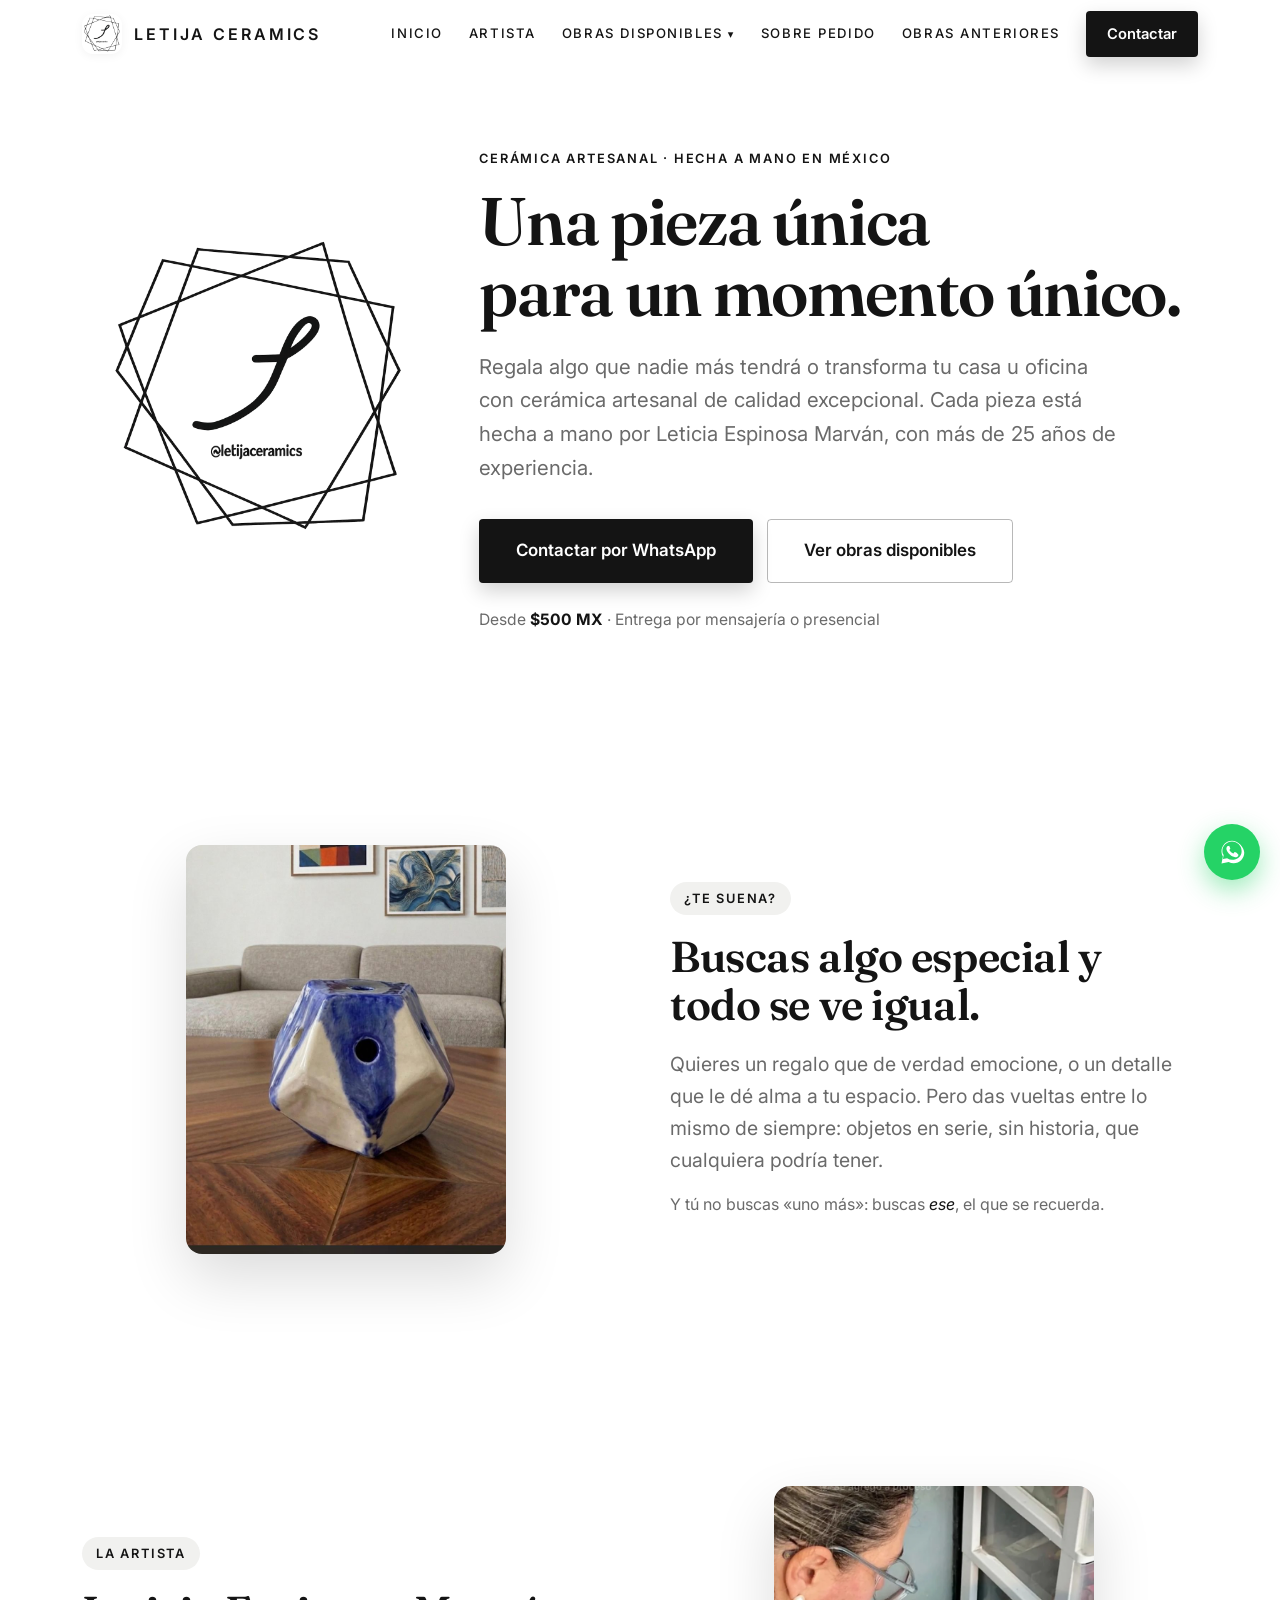
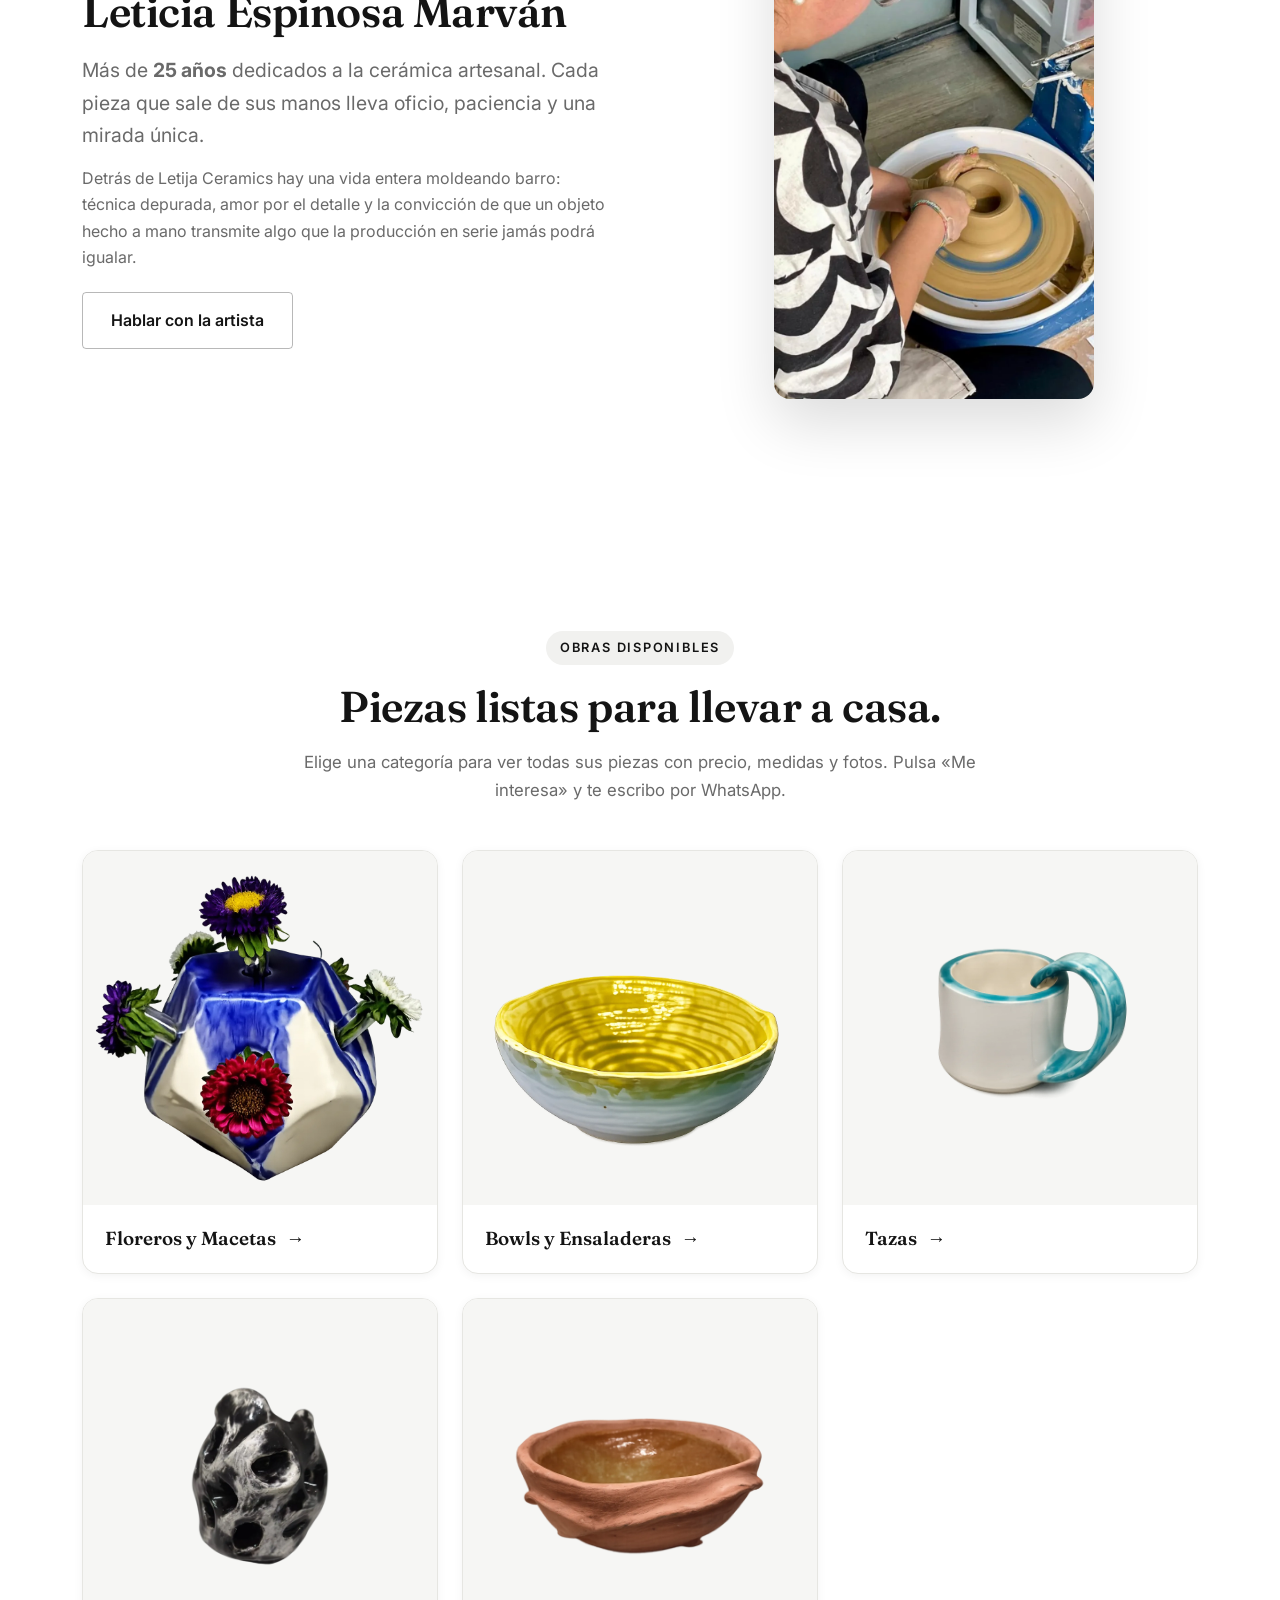
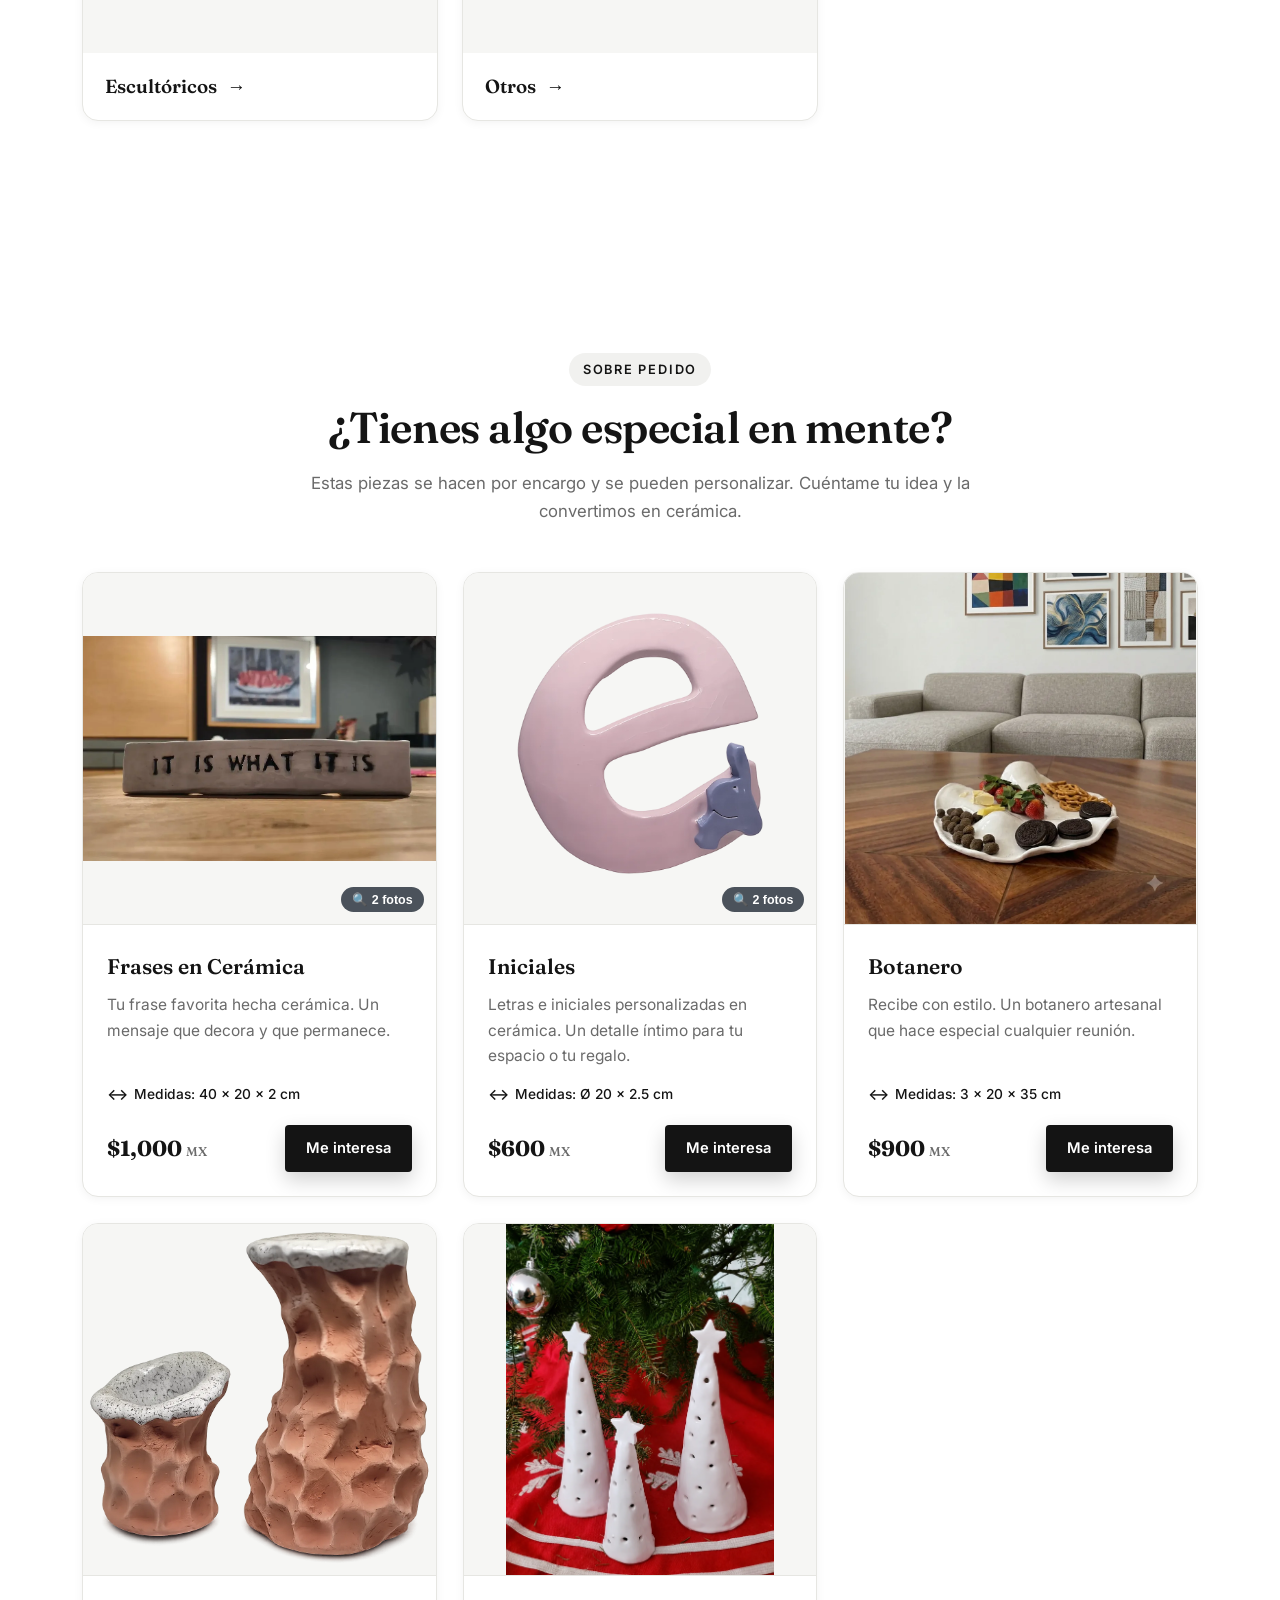
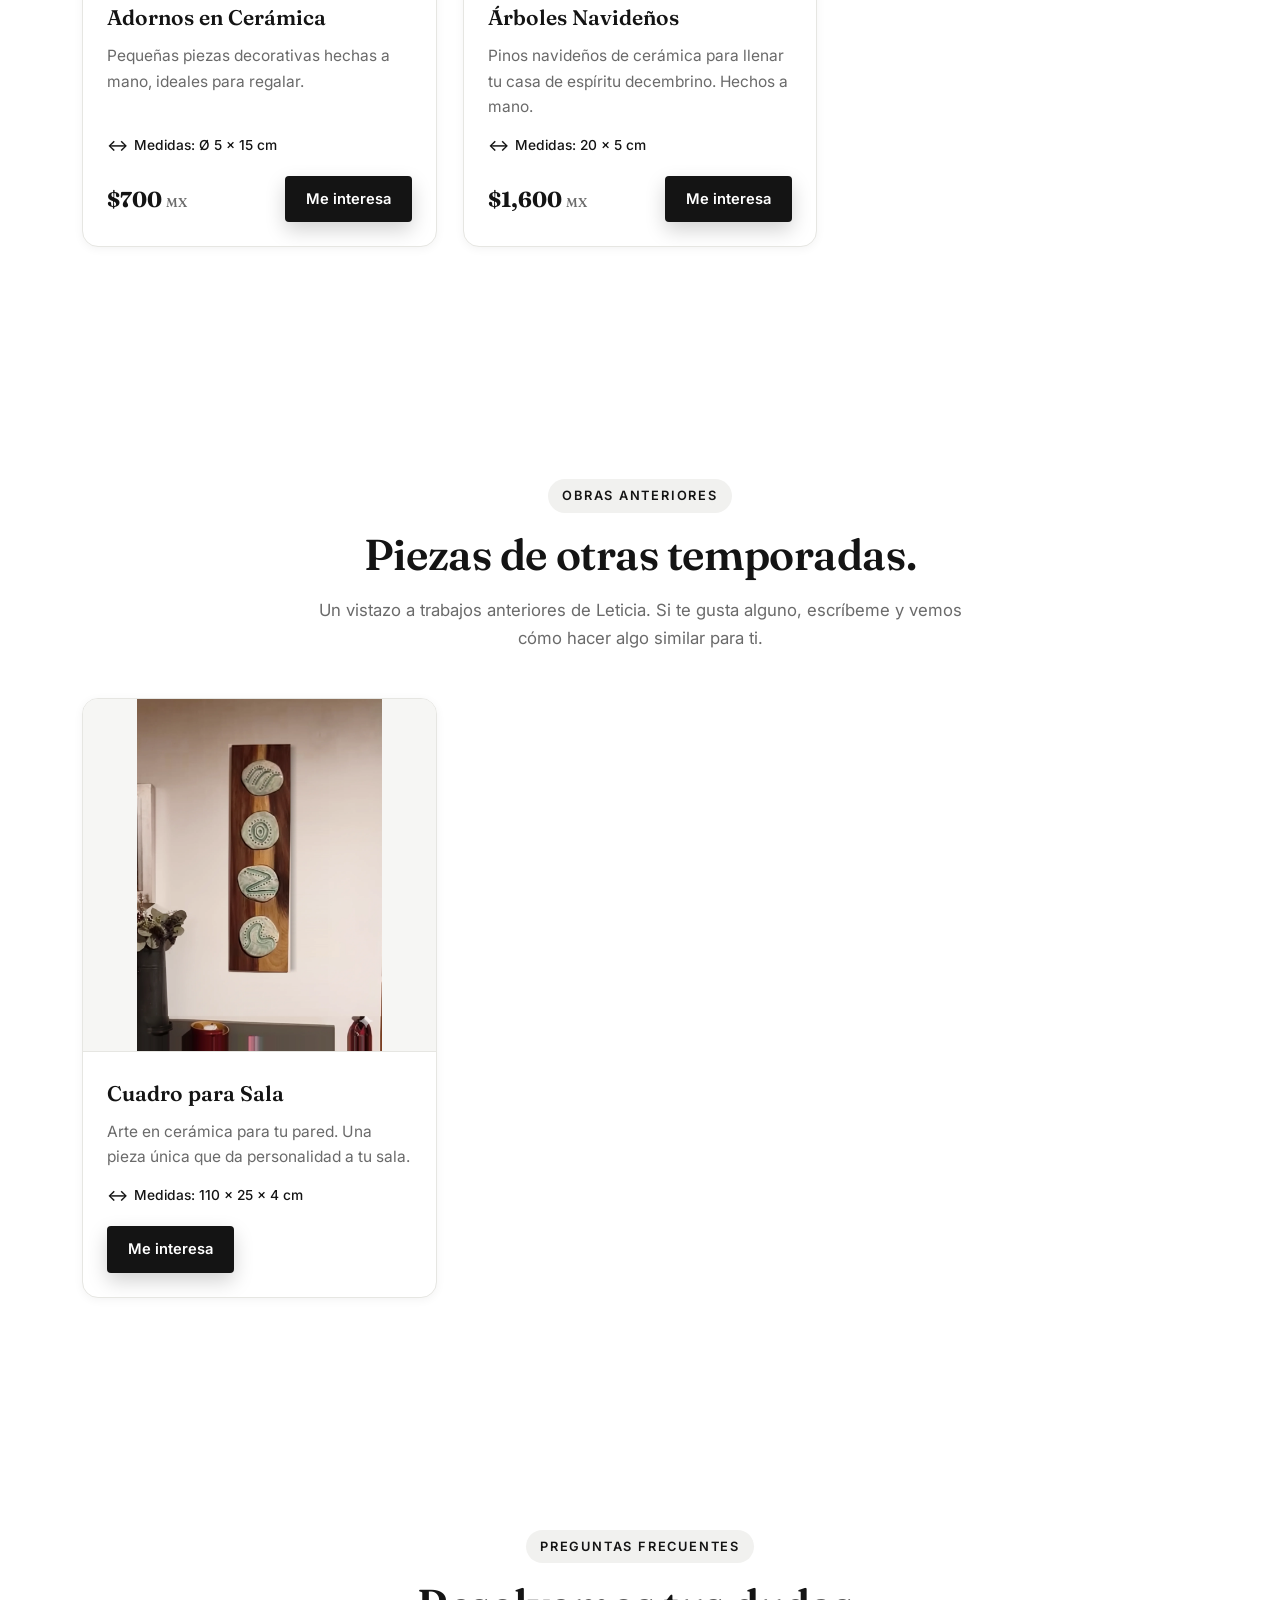
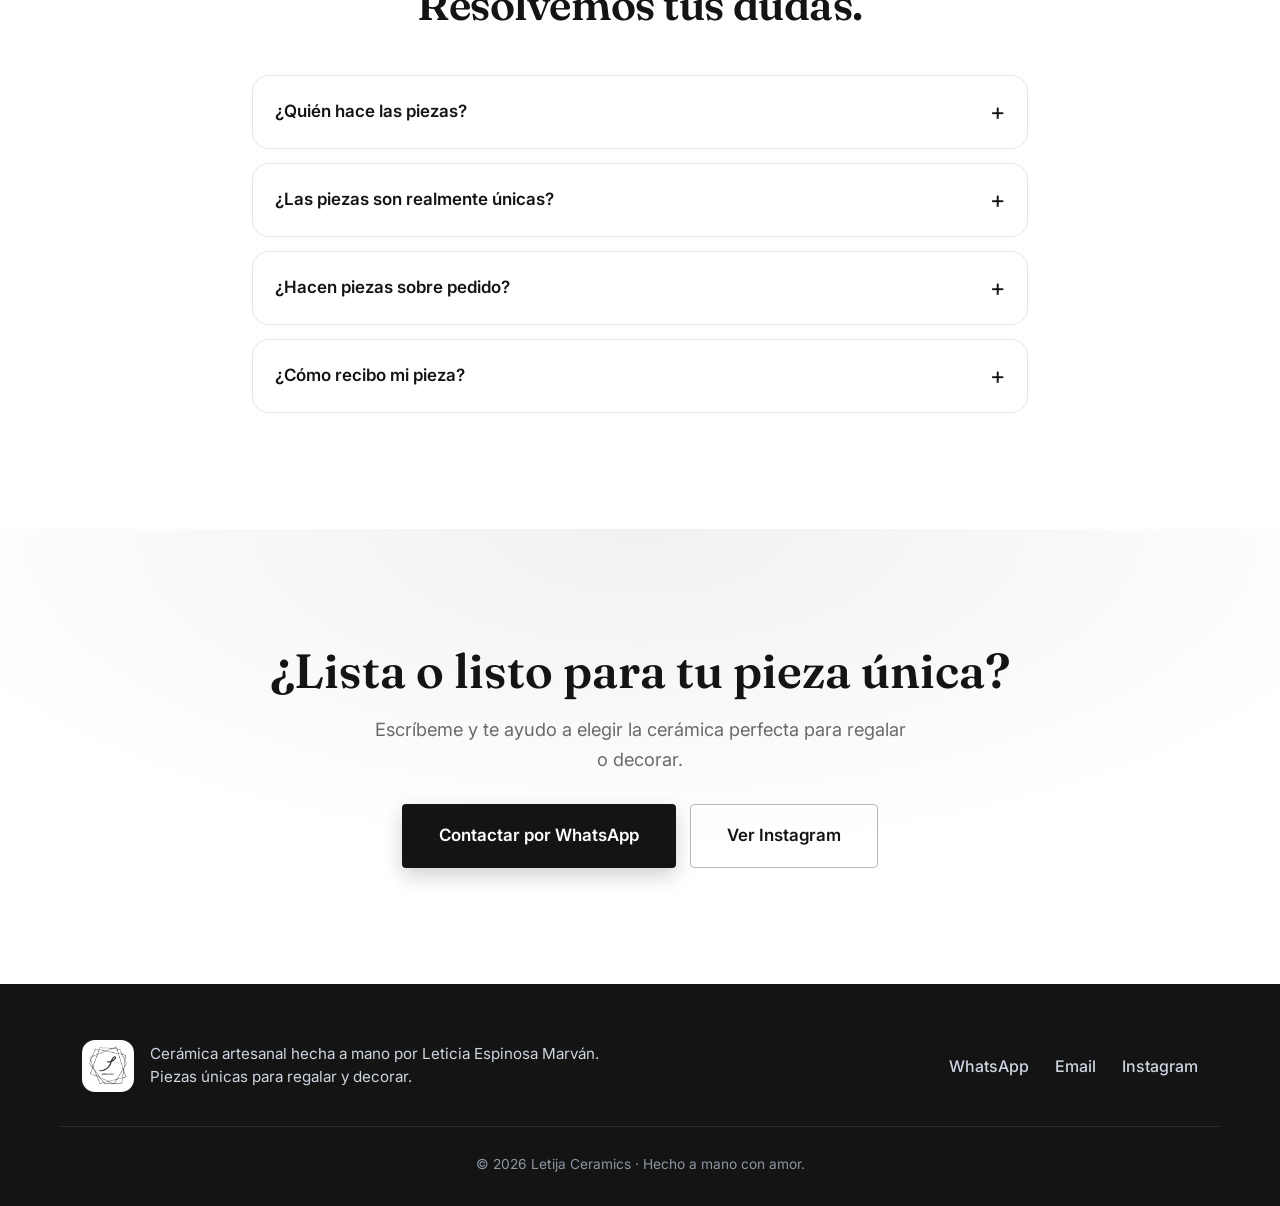
==== index.html @ 082dbc4a "Ensaladera torneada: llenar el recuadro (media-cover) para que no se vea pequeña" ====
<!DOCTYPE html>
<html lang="es-MX">
<head>
  <meta charset="UTF-8" />
  <meta name="viewport" content="width=device-width, initial-scale=1.0" />

  <!-- ===== SEO ===== -->
  <title>Letija Ceramics · Cerámica Artesanal Única | Floreros, Bowls y Piezas Decorativas</title>
  <meta name="description" content="Cerámica artesanal hecha a mano por Leticia Espinosa Marván, con más de 25 años de experiencia. Floreros, macetas, bowls, ensaladeras y piezas escultóricas únicas para regalar o decorar. Envíos en México. Desde $500 MX." />
  <link rel="canonical" href="https://letijaceramics.com.mx/" />
  <meta name="theme-color" content="#141414" />
  <meta name="author" content="Leticia Espinosa Marván · Letija Ceramics" />
  <meta name="robots" content="index, follow, max-image-preview:large" />
  <meta name="keywords" content="cerámica artesanal, floreros de cerámica, macetas artesanales, bowls de cerámica, ensaladeras, piezas decorativas, cerámica hecha a mano, regalos únicos, decoración, México, Letija Ceramics" />

  <!-- Geo -->
  <meta name="geo.region" content="MX" />
  <meta name="geo.placename" content="México" />
  <meta name="language" content="Spanish" />

  <!-- ===== Open Graph (WhatsApp / Instagram / Facebook) ===== -->
  <meta property="og:type" content="website" />
  <meta property="og:site_name" content="Letija Ceramics" />
  <meta property="og:title" content="Letija Ceramics · Cerámica Artesanal Única" />
  <meta property="og:description" content="Piezas de cerámica hechas a mano por Leticia Espinosa Marván (+25 años de experiencia). Floreros, bowls y piezas únicas para regalar o decorar." />
  <meta property="og:image" content="https://letijaceramics.com.mx/Logotipo.png" />
  <meta property="og:url" content="https://letijaceramics.com.mx/" />
  <meta property="og:locale" content="es_MX" />

  <!-- Twitter -->
  <meta name="twitter:card" content="summary_large_image" />
  <meta name="twitter:title" content="Letija Ceramics · Cerámica Artesanal Única" />
  <meta name="twitter:description" content="Cerámica hecha a mano para regalar o decorar con estilo. Desde $500 MX." />
  <meta name="twitter:image" content="https://letijaceramics.com.mx/Logotipo.png" />

  <!-- Google Fonts -->
  <link rel="preconnect" href="https://fonts.googleapis.com" />
  <link rel="preconnect" href="https://fonts.gstatic.com" crossorigin />
  <link href="https://fonts.googleapis.com/css2?family=Fraunces:opsz,wght@9..144,400;9..144,500;9..144,600;9..144,700&family=Inter:wght@400;500;600;700&display=swap" rel="stylesheet" />

  <link rel="icon" type="image/png" href="Logotipo.png" />
  <link rel="stylesheet" href="styles.css?v=14" />

  <!-- ===== Datos estructurados (SEO + GEO para LLMs) ===== -->
  <script type="application/ld+json" id="jsonld-business">
  {
    "@context": "https://schema.org",
    "@type": "LocalBusiness",
    "@id": "https://letijaceramics.com.mx/#business",
    "name": "Letija Ceramics",
    "description": "Estudio de cerámica artesanal fundado por Leticia Espinosa Marván, con más de 25 años de experiencia. Piezas únicas hechas a mano: floreros, macetas, bowls, ensaladeras, piezas escultóricas y trabajos sobre pedido.",
    "image": "https://letijaceramics.com.mx/Logotipo.png",
    "logo": "https://letijaceramics.com.mx/Logotipo.png",
    "url": "https://letijaceramics.com.mx/",
    "priceRange": "$500 - $1600 MXN",
    "areaServed": "México",
    "founder": {
      "@type": "Person",
      "name": "Leticia Espinosa Marván",
      "jobTitle": "Ceramista artesanal",
      "description": "Ceramista con más de 25 años de experiencia en cerámica artesanal hecha a mano."
    },
    "contactPoint": {
      "@type": "ContactPoint",
      "contactType": "sales",
      "telephone": "+525513530493",
      "availableLanguage": "Spanish"
    },
    "sameAs": [
      "https://www.instagram.com/letijaceramics"
    ]
  }
  </script>
  <script type="application/ld+json" id="jsonld-productos">
  {"@context":"https://schema.org","@type":"ItemList","name":"Catálogo de cerámica artesanal Letija Ceramics","itemListElement":[{"@type":"Product","position":1,"name":"Florero Dodecaedro","category":"Floreros y Macetas","image":"https://letijaceramics.com.mx/Florero%20Dodecaedro.png","description":"Escultura geométrica que transforma cualquier ramo en una pieza central. Doce caras que juegan con la luz. Medidas: 10 × 18 × 18 cm.","brand":"Letija Ceramics","offers":{"@type":"Offer","price":"1000","priceCurrency":"MXN","availability":"https://schema.org/InStock"}},{"@type":"Product","position":2,"name":"Florero Minimalista","category":"Floreros y Macetas","image":"https://letijaceramics.com.mx/Florero%20Minimalista%20con%20Flores.png","description":"Líneas puras y elegantes para un solo tallo o un ramo minimalista. Sobriedad que combina con todo. Medidas: 6 × 23 × 4 cm.","brand":"Letija Ceramics","offers":{"@type":"Offer","price":"920","priceCurrency":"MXN","availability":"https://schema.org/InStock"}},{"@type":"Product","position":3,"name":"Florero Plateado","category":"Floreros y Macetas","image":"https://letijaceramics.com.mx/Florero%20Negro.png","description":"Florero de acabado plateado con presencia escultórica. Un brillo elegante y contemporáneo para tu mesa o repisa. Medidas: 16 × 13 × 11.5 cm.","brand":"Letija Ceramics","offers":{"@type":"Offer","price":"900","priceCurrency":"MXN","availability":"https://schema.org/InStock"}},{"@type":"Product","position":4,"name":"Ensaladera Verde","category":"Bowls y Ensaladeras","image":"https://letijaceramics.com.mx/Ensaladera%20verde.png","description":"Bowl de color vibrante para servir o decorar. Alegría hecha cerámica para tu mesa. Medidas: Ø 21 × 10 cm.","brand":"Letija Ceramics","offers":{"@type":"Offer","price":"1200","priceCurrency":"MXN","availability":"https://schema.org/InStock"}},{"@type":"Product","position":5,"name":"Ensaladera torneada","category":"Bowls y Ensaladeras","image":"https://letijaceramics.com.mx/Ensaladera%201a.png","description":"Ensaladera torneada a mano, perfecta para lucir en la mesa y servir con estilo. Medidas: Ø 22 × 7.5 cm.","brand":"Letija Ceramics","offers":{"@type":"Offer","price":"900","priceCurrency":"MXN","availability":"https://schema.org/InStock"}},{"@type":"Product","position":6,"name":"Bowl Café","category":"Bowls y Ensaladeras","image":"https://letijaceramics.com.mx/Bowl%20Cafe%20a.png","description":"Bowl en tono café, cálido y versátil, ideal para el día a día o para decorar. Medidas: Ø 15 × 7.5 cm.","brand":"Letija Ceramics","offers":{"@type":"Offer","price":"800","priceCurrency":"MXN","availability":"https://schema.org/InStock"}},{"@type":"Product","position":7,"name":"Taza con mensaje","category":"Tazas","image":"https://letijaceramics.com.mx/Taza%201a.png","description":"Una taza con mensaje que alegra cada café. El regalo cotidiano que se usa y se recuerda. Medidas: Ø 10 × 13.5 × 7.5 cm.","brand":"Letija Ceramics","offers":{"@type":"Offer","price":"500","priceCurrency":"MXN","availability":"https://schema.org/InStock"}},{"@type":"Product","position":8,"name":"Taza Azul para café express","category":"Tazas","image":"https://letijaceramics.com.mx/Taza%202a.png","description":"Taza azul de café express; pequeña, elegante y perfecta para tu ritual mañanero. Medidas: Ø 8 × 5.5 cm.","brand":"Letija Ceramics","offers":{"@type":"Offer","price":"500","priceCurrency":"MXN","availability":"https://schema.org/InStock"}},{"@type":"Product","position":9,"name":"Taza Skyline","category":"Tazas","image":"https://letijaceramics.com.mx/Taza%203a.png","description":"Taza azul artesanal para tu bebida favorita. Color y carácter en cada sorbo. Medidas: Ø 9 × 9 cm.","brand":"Letija Ceramics","offers":{"@type":"Offer","price":"500","priceCurrency":"MXN","availability":"https://schema.org/InStock"}},{"@type":"Product","position":10,"name":"Taza Café para café express","category":"Tazas","image":"https://letijaceramics.com.mx/Taza%204b.png","description":"Taza café de express, cálida y compacta, para disfrutar tu shot perfecto. Medidas: Ø 8 × 5.5 cm.","brand":"Letija Ceramics","offers":{"@type":"Offer","price":"500","priceCurrency":"MXN","availability":"https://schema.org/InStock"}},{"@type":"Product","position":11,"name":"Tazón con Pescados","category":"Tazas","image":"https://letijaceramics.com.mx/Tazon%201c.png","description":"Tazón artesanal decorado con pescados. Alegra tu desayuno con un toque marino. Medidas: Ø 10 × 9.5 cm.","brand":"Letija Ceramics","offers":{"@type":"Offer","price":"500","priceCurrency":"MXN","availability":"https://schema.org/InStock"}},{"@type":"Product","position":12,"name":"Tazón con Ballena","category":"Tazas","image":"https://letijaceramics.com.mx/Tazon%202a.png","description":"Tazón con una ballena pintada a mano. Un detalle encantador para grandes y chicos. Medidas: Ø 10 × 9.5 cm.","brand":"Letija Ceramics","offers":{"@type":"Offer","price":"500","priceCurrency":"MXN","availability":"https://schema.org/InStock"}},{"@type":"Product","position":13,"name":"Escultura Moderna","category":"Escultóricos","image":"https://letijaceramics.com.mx/Adorno%203a.png","description":"Juego de dos tonos en una pieza que se roba las miradas. Medidas: 10 × 30 cm.","brand":"Letija Ceramics","offers":{"@type":"Offer","price":"900","priceCurrency":"MXN","availability":"https://schema.org/InStock"}},{"@type":"Product","position":14,"name":"Bowl Terracota","category":"Otros","image":"https://letijaceramics.com.mx/Bowl%20Terracota%20a.png","description":"Calidez de la terracota en una pieza decorativa con textura artesanal. Medidas: Ø 17.5 × 7.5 cm.","brand":"Letija Ceramics","offers":{"@type":"Offer","price":"975","priceCurrency":"MXN","availability":"https://schema.org/InStock"}},{"@type":"Product","position":15,"name":"Joyero para burós","category":"Otros","image":"https://letijaceramics.com.mx/Joyero%20con%20Lentes.png","description":"Pequeño joyero donde descansan tus anillos, lentes o llaves. Orden con estilo junto a la cama. Medidas: 3 × 7 × 10 cm.","brand":"Letija Ceramics","offers":{"@type":"Offer","price":"500","priceCurrency":"MXN","availability":"https://schema.org/InStock"}},{"@type":"Product","position":16,"name":"Tequilero","category":"Otros","image":"https://letijaceramics.com.mx/Tequilero%201a.png","description":"Tequilero de cerámica para brindar con estilo. Pequeño gran protagonista de la reunión. Medidas: 12 × 4 cm.","brand":"Letija Ceramics","offers":{"@type":"Offer","price":"600","priceCurrency":"MXN","availability":"https://schema.org/InStock"}}]}
  </script>
  <script type="application/ld+json">
  {
    "@context": "https://schema.org",
    "@type": "FAQPage",
    "mainEntity": [
      { "@type": "Question", "name": "¿Quién hace las piezas de Letija Ceramics?", "acceptedAnswer": { "@type": "Answer", "text": "Todas las piezas son creadas a mano por Leticia Espinosa Marván, ceramista con más de 25 años de experiencia en cerámica artesanal." } },
      { "@type": "Question", "name": "¿Las piezas son únicas?", "acceptedAnswer": { "@type": "Answer", "text": "Sí. Cada pieza está hecha a mano, por lo que no existen dos idénticas. Pequeñas variaciones de textura y tono son parte de su encanto artesanal." } },
      { "@type": "Question", "name": "¿Hacen piezas sobre pedido?", "acceptedAnswer": { "@type": "Answer", "text": "Sí. En la sección Sobre Pedido puedes encargar frases en cerámica, iniciales, cuadros y piezas personalizadas. Se coordina por WhatsApp." } },
      { "@type": "Question", "name": "¿Cómo compro una pieza?", "acceptedAnswer": { "@type": "Answer", "text": "Pulsa el botón Me interesa de la pieza que te gusta y se abre WhatsApp con un mensaje listo. La entrega es por mensajería o presencial." } }
    ]
  }
  </script>
</head>
<body>

  <!-- ===== Header / Menú fijo ===== -->
  <header class="site-header" id="top">
    <nav class="nav container" aria-label="Navegación principal">
      <a href="#inicio" class="brand" aria-label="Letija Ceramics — inicio">
        <picture>
          <source srcset="Logotipo.webp" type="image/webp" />
          <img src="Logotipo.png" alt="Logotipo de Letija Ceramics" class="brand-logo" />
        </picture>
        <span class="brand-name">Letija&nbsp;Ceramics</span>
      </a>

      <button class="nav-toggle" aria-label="Abrir menú" aria-expanded="false" aria-controls="nav-menu">
        <span></span><span></span><span></span>
      </button>

      <ul class="nav-menu" id="nav-menu">
        <li><a href="#inicio">Inicio</a></li>
        <li><a href="#artista">Artista</a></li>
        <li class="has-dropdown">
          <a href="#obras" class="dropdown-toggle" aria-haspopup="true" aria-expanded="false">
            Obras Disponibles <span class="caret" aria-hidden="true">▾</span>
          </a>
          <ul class="dropdown">
            <li><a href="#floreros">Floreros y Macetas</a></li>
            <li><a href="#bowls">Bowls y Ensaladeras</a></li>
            <li><a href="#tazas">Tazas</a></li>
            <li><a href="#esculturas">Escultóricos</a></li>
            <li><a href="#otros">Otros</a></li>
          </ul>
        </li>
        <li><a href="#sobre-pedido">Sobre Pedido</a></li>
        <li><a href="#anteriores">Obras Anteriores</a></li>
        <li><a href="https://wa.me/525513530493?text=Hola%20Letija%2C%20me%20encanta%20tu%20cer%C3%A1mica%20y%20quiero%20m%C3%A1s%20informaci%C3%B3n." class="btn btn-sm btn-primary" target="_blank" rel="noopener">Contactar</a></li>
      </ul>
    </nav>
  </header>

  <main>

    <!-- ===== Hero ===== -->
    <section class="hero" id="inicio">
      <div class="container hero-inner reveal">
        <div class="hero-logo-wrap">
          <picture>
            <source srcset="Logotipo.webp" type="image/webp" />
            <img src="Logotipo.png" alt="Letija Ceramics — cerámica artesanal" class="hero-logo" />
          </picture>
        </div>
        <div class="hero-content">
          <p class="eyebrow">Cerámica artesanal · Hecha a mano en México</p>
          <h1 class="hero-title">Una pieza única<br />para un momento único.</h1>
          <p class="hero-subtitle">
            Regala algo que nadie más tendrá o transforma tu casa u oficina con
            cerámica artesanal de calidad excepcional. Cada pieza está hecha a mano
            por Leticia Espinosa Marván, con más de 25 años de experiencia.
          </p>
          <div class="hero-cta">
            <a href="https://wa.me/525513530493?text=Hola%20Letija%2C%20me%20encanta%20tu%20cer%C3%A1mica%20y%20quiero%20m%C3%A1s%20informaci%C3%B3n." class="btn btn-primary btn-lg" target="_blank" rel="noopener">
              Contactar por WhatsApp
            </a>
            <a href="#obras" class="btn btn-ghost btn-lg">Ver obras disponibles</a>
          </div>
          <p class="hero-note">Desde <strong>$500 MX</strong> · Entrega por mensajería o presencial</p>
        </div>
      </div>
    </section>

    <!-- ===== Problema / ¿Te suena? (con video) ===== -->
    <section class="section section-problem" id="problema">
      <div class="container split reveal">
        <div class="split-media">
          <video class="problem-video" width="720" height="1280" autoplay muted loop playsinline preload="metadata"
                 poster="Florero.jpeg" aria-label="Video de una pieza de cerámica de Letija Ceramics">
            <source src="Florero.mp4" type="video/mp4" />
            Tu navegador no soporta video.
          </video>
        </div>
        <div class="split-text">
          <span class="tag">¿Te suena?</span>
          <h2 class="section-title">Buscas algo especial y todo se ve igual.</h2>
          <p class="lead">
            Quieres un regalo que de verdad emocione, o un detalle que le dé alma a tu
            espacio. Pero das vueltas entre lo mismo de siempre: objetos en serie,
            sin historia, que cualquiera podría tener.
          </p>
          <p>Y tú no buscas «uno más»: buscas <em>ese</em>, el que se recuerda.</p>
        </div>
      </div>
    </section>

    <!-- ===== Artista ===== -->
    <section class="section section-artist" id="artista">
      <div class="container split split-reverse reveal">
        <div class="split-media">
          <picture>
            <source srcset="La%20artista.webp" type="image/webp" />
            <img src="La%20artista.jpeg" alt="Leticia Espinosa Marván, ceramista y fundadora de Letija Ceramics" width="798" height="1280" loading="lazy" />
          </picture>
        </div>
        <div class="split-text">
          <span class="tag">La artista</span>
          <h2 class="section-title">Leticia Espinosa Marván</h2>
          <p class="lead">
            Más de <strong>25 años</strong> dedicados a la cerámica artesanal. Cada
            pieza que sale de sus manos lleva oficio, paciencia y una mirada única.
          </p>
          <p>
            Detrás de Letija Ceramics hay una vida entera moldeando barro: técnica
            depurada, amor por el detalle y la convicción de que un objeto hecho a
            mano transmite algo que la producción en serie jamás podrá igualar.
          </p>
          <a href="https://wa.me/525513530493?text=Hola%20Leticia%2C%20me%20encanta%20tu%20trabajo%20en%20cer%C3%A1mica." class="btn btn-ghost" target="_blank" rel="noopener">Hablar con la artista</a>
        </div>
      </div>
    </section>

    <!-- ===== Obras Disponibles ===== -->
    <section class="section section-catalog" id="obras">
      <div class="container reveal">
        <div class="section-head">
          <span class="tag">Obras Disponibles</span>
          <h2 class="section-title">Piezas listas para llevar a casa.</h2>
          <p class="section-sub">Elige una categoría para ver todas sus piezas con precio, medidas y fotos. Pulsa «Me interesa» y te escribo por WhatsApp.</p>
        </div>

        <!-- Galería de categorías (portada de Obras Disponibles) -->
        <!-- Generado automáticamente por build.js a partir de productos.json — no editar a mano -->
        <div class="category-showcase">
<!-- AUTO:CATEGORIAS:START -->
          <a class="cat-card" href="#floreros" aria-label="Ver Floreros y Macetas">
            <span class="cat-card-media"><picture>
  <source srcset="Florero%20Dodecaedro.webp" type="image/webp" />
  <img src="Florero%20Dodecaedro.png" alt="Floreros y Macetas" loading="lazy" />
</picture></span>
            <span class="cat-card-name">Floreros y Macetas <span class="arrow" aria-hidden="true">→</span></span>
          </a>
          <a class="cat-card" href="#bowls" aria-label="Ver Bowls y Ensaladeras">
            <span class="cat-card-media"><picture>
  <source srcset="Ensaladera%20verde.webp" type="image/webp" />
  <img src="Ensaladera%20verde.png" alt="Bowls y Ensaladeras" loading="lazy" />
</picture></span>
            <span class="cat-card-name">Bowls y Ensaladeras <span class="arrow" aria-hidden="true">→</span></span>
          </a>
          <a class="cat-card" href="#tazas" aria-label="Ver Tazas">
            <span class="cat-card-media"><picture>
  <source srcset="Taza%201a.webp" type="image/webp" />
  <img src="Taza%201a.png" alt="Tazas" loading="lazy" />
</picture></span>
            <span class="cat-card-name">Tazas <span class="arrow" aria-hidden="true">→</span></span>
          </a>
          <a class="cat-card" href="#esculturas" aria-label="Ver Escultóricos">
            <span class="cat-card-media"><picture>
  <source srcset="Adorno%203a.webp" type="image/webp" />
  <img src="Adorno%203a.png" alt="Escultóricos" loading="lazy" />
</picture></span>
            <span class="cat-card-name">Escultóricos <span class="arrow" aria-hidden="true">→</span></span>
          </a>
          <a class="cat-card" href="#otros" aria-label="Ver Otros">
            <span class="cat-card-media"><picture>
  <source srcset="Bowl%20Terracota%20a.webp" type="image/webp" />
  <img src="Bowl%20Terracota%20a.png" alt="Otros" loading="lazy" />
</picture></span>
            <span class="cat-card-name">Otros <span class="arrow" aria-hidden="true">→</span></span>
          </a>
<!-- AUTO:CATEGORIAS:END -->
        </div>

        <!-- Floreros y Macetas -->
        <div class="category-block" id="floreros">
          <h3 class="category-title">Floreros y Macetas</h3>
          <div class="catalog-grid">
<!-- AUTO:PRODUCTOS:floreros:START -->
            <article class="product-card" data-title="Florero Dodecaedro" data-images="Florero%20Dodecaedro.png|Florero.jpeg|Florero%20Geometrico.png" data-images-webp="Florero%20Dodecaedro.webp|Florero.webp|Florero%20Geometrico.webp">
              <button type="button" class="product-media" aria-label="Ver imágenes de Florero Dodecaedro">
                <picture>
                  <source srcset="Florero%20Dodecaedro.webp" type="image/webp" />
                  <img src="Florero%20Dodecaedro.png" alt="Florero Dodecaedro de cerámica artesanal con flores" loading="lazy" />
                </picture>
                <span class="media-badge" aria-hidden="true">🔍 3 fotos</span>
              </button>
              <div class="product-body">
                <h4 class="product-name">Florero Dodecaedro</h4>
                <p class="product-desc">Escultura geométrica que transforma cualquier ramo en una pieza central. Doce caras que juegan con la luz.</p>
                <p class="product-dims">Medidas: 10 × 18 × 18 cm</p>
                <div class="product-footer">
                  <span class="product-price">$1,000 <span>MX</span></span>
                  <a class="btn btn-primary btn-sm" target="_blank" rel="noopener" href="https://wa.me/525513530493?text=Hola%20Letija%2C%20me%20interesa%20el%20Florero%20Dodecaedro%20(%241000%20MX).%20%C2%BFMe%20das%20m%C3%A1s%20informaci%C3%B3n%3F">Me interesa</a>
                </div>
              </div>
            </article>

            <article class="product-card" data-title="Florero Minimalista" data-images="Florero%20Minimalista%20con%20Flores.png|Florero%202a.png|Florero%202b.png|Florero%202c.png|Florero%202d.png" data-images-webp="Florero%20Minimalista%20con%20Flores.webp|Florero%202a.webp|Florero%202b.webp|Florero%202c.webp|Florero%202d.webp">
              <button type="button" class="product-media" aria-label="Ver imágenes de Florero Minimalista">
                <picture>
                  <source srcset="Florero%20Minimalista%20con%20Flores.webp" type="image/webp" />
                  <img src="Florero%20Minimalista%20con%20Flores.png" alt="Florero Minimalista de cerámica artesanal" loading="lazy" />
                </picture>
                <span class="media-badge" aria-hidden="true">🔍 5 fotos</span>
              </button>
              <div class="product-body">
                <h4 class="product-name">Florero Minimalista</h4>
                <p class="product-desc">Líneas puras y elegantes para un solo tallo o un ramo minimalista. Sobriedad que combina con todo.</p>
                <p class="product-dims">Medidas: 6 × 23 × 4 cm</p>
                <div class="product-footer">
                  <span class="product-price">$920 <span>MX</span></span>
                  <a class="btn btn-primary btn-sm" target="_blank" rel="noopener" href="https://wa.me/525513530493?text=Hola%20Letija%2C%20me%20interesa%20el%20Florero%20Minimalista%20(%24920%20MX).%20%C2%BFMe%20das%20m%C3%A1s%20informaci%C3%B3n%3F">Me interesa</a>
                </div>
              </div>
            </article>

            <article class="product-card" data-title="Florero Plateado" data-images="Florero%20Negro.png|Florero%20Negro%202.png|Florero%20Negro%201.png|Florero%20Negro%203.png" data-images-webp="Florero%20Negro.webp|Florero%20Negro%202.webp|Florero%20Negro%201.webp|Florero%20Negro%203.webp">
              <button type="button" class="product-media" aria-label="Ver imágenes de Florero Plateado">
                <picture>
                  <source srcset="Florero%20Negro.webp" type="image/webp" />
                  <img src="Florero%20Negro.png" alt="Florero plateado de cerámica artesanal" loading="lazy" />
                </picture>
                <span class="media-badge" aria-hidden="true">🔍 4 fotos</span>
              </button>
              <div class="product-body">
                <h4 class="product-name">Florero Plateado</h4>
                <p class="product-desc">Florero de acabado plateado con presencia escultórica. Un brillo elegante y contemporáneo para tu mesa o repisa.</p>
                <p class="product-dims">Medidas: 16 × 13 × 11.5 cm</p>
                <div class="product-footer">
                  <span class="product-price">$900 <span>MX</span></span>
                  <a class="btn btn-primary btn-sm" target="_blank" rel="noopener" href="https://wa.me/525513530493?text=Hola%20Letija%2C%20me%20interesa%20el%20Florero%20Plateado%20(%24900%20MX).%20%C2%BFMe%20das%20m%C3%A1s%20informaci%C3%B3n%3F">Me interesa</a>
                </div>
              </div>
            </article>
<!-- AUTO:PRODUCTOS:floreros:END -->
          </div>
        </div>

        <!-- Bowls y Ensaladeras -->
        <div class="category-block" id="bowls">
          <h3 class="category-title">Bowls y Ensaladeras</h3>
          <div class="catalog-grid">
<!-- AUTO:PRODUCTOS:bowls:START -->
            <article class="product-card" data-title="Ensaladera Verde" data-images="Ensaladera%20verde.png|Ensaladera%20Verde%20a.png|Ensaladera%20Verde%20b.png" data-images-webp="Ensaladera%20verde.webp|Ensaladera%20Verde%20a.webp|Ensaladera%20Verde%20b.webp">
              <button type="button" class="product-media" aria-label="Ver imágenes de Ensaladera Verde">
                <picture>
                  <source srcset="Ensaladera%20verde.webp" type="image/webp" />
                  <img src="Ensaladera%20verde.png" alt="Ensaladera verde de cerámica artesanal" loading="lazy" />
                </picture>
                <span class="media-badge" aria-hidden="true">🔍 3 fotos</span>
              </button>
              <div class="product-body">
                <h4 class="product-name">Ensaladera Verde</h4>
                <p class="product-desc">Bowl de color vibrante para servir o decorar. Alegría hecha cerámica para tu mesa.</p>
                <p class="product-dims">Medidas: Ø 21 × 10 cm</p>
                <div class="product-footer">
                  <span class="product-price">$1,200 <span>MX</span></span>
                  <a class="btn btn-primary btn-sm" target="_blank" rel="noopener" href="https://wa.me/525513530493?text=Hola%20Letija%2C%20me%20interesa%20la%20Ensaladera%20Verde%20(%241200%20MX).%20%C2%BFMe%20das%20m%C3%A1s%20informaci%C3%B3n%3F">Me interesa</a>
                </div>
              </div>
            </article>

            <article class="product-card" data-title="Ensaladera torneada" data-images="Ensaladera%201a.png|Ensaladera%201b.png|Ensaladera%201c.png" data-images-webp="Ensaladera%201a.webp|Ensaladera%201b.webp|Ensaladera%201c.webp">
              <button type="button" class="product-media media-cover" aria-label="Ver imágenes de Ensaladera torneada">
                <picture>
                  <source srcset="Ensaladera%201a.webp" type="image/webp" />
                  <img src="Ensaladera%201a.png" alt="Ensaladera torneada de cerámica artesanal" loading="lazy" />
                </picture>
                <span class="media-badge" aria-hidden="true">🔍 3 fotos</span>
              </button>
              <div class="product-body">
                <h4 class="product-name">Ensaladera torneada</h4>
                <p class="product-desc">Ensaladera torneada a mano, perfecta para lucir en la mesa y servir con estilo.</p>
                <p class="product-dims">Medidas: Ø 22 × 7.5 cm</p>
                <div class="product-footer">
                  <span class="product-price">$900 <span>MX</span></span>
                  <a class="btn btn-primary btn-sm" target="_blank" rel="noopener" href="https://wa.me/525513530493?text=Hola%20Letija%2C%20me%20interesa%20la%20Ensaladera%20torneada%20(%24900%20MX).%20%C2%BFMe%20das%20m%C3%A1s%20informaci%C3%B3n%3F">Me interesa</a>
                </div>
              </div>
            </article>

            <article class="product-card" data-title="Bowl Café" data-images="Bowl%20Cafe%20a.png|Bowl%20caf%C3%A9%20con%20cuchara.png|Bowl%20Cafe%20b.png|Bowl%20Cafe%20c.png|Bowl%20Cafe%20d.png" data-images-webp="Bowl%20Cafe%20a.webp|Bowl%20caf%C3%A9%20con%20cuchara.webp|Bowl%20Cafe%20b.webp|Bowl%20Cafe%20c.webp|Bowl%20Cafe%20d.webp">
              <button type="button" class="product-media" aria-label="Ver imágenes de Bowl Café">
                <picture>
                  <source srcset="Bowl%20Cafe%20a.webp" type="image/webp" />
                  <img src="Bowl%20Cafe%20a.png" alt="Bowl café de cerámica artesanal" loading="lazy" />
                </picture>
                <span class="media-badge" aria-hidden="true">🔍 5 fotos</span>
              </button>
              <div class="product-body">
                <h4 class="product-name">Bowl Café</h4>
                <p class="product-desc">Bowl en tono café, cálido y versátil, ideal para el día a día o para decorar.</p>
                <p class="product-dims">Medidas: Ø 15 × 7.5 cm</p>
                <div class="product-footer">
                  <span class="product-price">$800 <span>MX</span></span>
                  <a class="btn btn-primary btn-sm" target="_blank" rel="noopener" href="https://wa.me/525513530493?text=Hola%20Letija%2C%20me%20interesa%20el%20Bowl%20Caf%C3%A9%20(%24800%20MX).%20%C2%BFMe%20das%20m%C3%A1s%20informaci%C3%B3n%3F">Me interesa</a>
                </div>
              </div>
            </article>
<!-- AUTO:PRODUCTOS:bowls:END -->
          </div>
        </div>

        <!-- Tazas -->
        <div class="category-block" id="tazas">
          <h3 class="category-title">Tazas</h3>
          <div class="catalog-grid">
<!-- AUTO:PRODUCTOS:tazas:START -->
            <article class="product-card" data-title="Taza con mensaje" data-images="Taza%201a.png|Taza%201b.png" data-images-webp="Taza%201a.webp|Taza%201b.webp">
              <button type="button" class="product-media" aria-label="Ver imágenes de Taza con mensaje">
                <picture>
                  <source srcset="Taza%201a.webp" type="image/webp" />
                  <img src="Taza%201a.png" alt="Taza con mensaje de cerámica artesanal" loading="lazy" />
                </picture>
                <span class="media-badge" aria-hidden="true">🔍 2 fotos</span>
              </button>
              <div class="product-body">
                <h4 class="product-name">Taza con mensaje</h4>
                <p class="product-desc">Una taza con mensaje que alegra cada café. El regalo cotidiano que se usa y se recuerda.</p>
                <p class="product-dims">Medidas: Ø 10 × 13.5 × 7.5 cm</p>
                <div class="product-footer">
                  <span class="product-price">$500 <span>MX</span></span>
                  <a class="btn btn-primary btn-sm" target="_blank" rel="noopener" href="https://wa.me/525513530493?text=Hola%20Letija%2C%20me%20interesa%20la%20Taza%20con%20mensaje%20(%24500%20MX).%20%C2%BFMe%20das%20m%C3%A1s%20informaci%C3%B3n%3F">Me interesa</a>
                </div>
              </div>
            </article>

            <article class="product-card" data-title="Taza Azul para café express" data-images="Taza%202a.png|Taza%202b.png" data-images-webp="Taza%202a.webp|Taza%202b.webp">
              <button type="button" class="product-media" aria-label="Ver imágenes de Taza Azul para café express">
                <picture>
                  <source srcset="Taza%202a.webp" type="image/webp" />
                  <img src="Taza%202a.png" alt="Taza azul para café express de cerámica artesanal" loading="lazy" />
                </picture>
                <span class="media-badge" aria-hidden="true">🔍 2 fotos</span>
              </button>
              <div class="product-body">
                <h4 class="product-name">Taza Azul para café express</h4>
                <p class="product-desc">Taza azul de café express; pequeña, elegante y perfecta para tu ritual mañanero.</p>
                <p class="product-dims">Medidas: Ø 8 × 5.5 cm</p>
                <div class="product-footer">
                  <span class="product-price">$500 <span>MX</span></span>
                  <a class="btn btn-primary btn-sm" target="_blank" rel="noopener" href="https://wa.me/525513530493?text=Hola%20Letija%2C%20me%20interesa%20la%20Taza%20Azul%20para%20caf%C3%A9%20express%20(%24500%20MX).%20%C2%BFMe%20das%20m%C3%A1s%20informaci%C3%B3n%3F">Me interesa</a>
                </div>
              </div>
            </article>

            <article class="product-card" data-title="Taza Skyline" data-images="Taza%203a.png|Taza%203b.png|Taza%203c.png" data-images-webp="Taza%203a.webp|Taza%203b.webp|Taza%203c.webp">
              <button type="button" class="product-media" aria-label="Ver imágenes de Taza Skyline">
                <picture>
                  <source srcset="Taza%203a.webp" type="image/webp" />
                  <img src="Taza%203a.png" alt="Taza Skyline de cerámica artesanal" loading="lazy" />
                </picture>
                <span class="media-badge" aria-hidden="true">🔍 3 fotos</span>
              </button>
              <div class="product-body">
                <h4 class="product-name">Taza Skyline</h4>
                <p class="product-desc">Taza azul artesanal para tu bebida favorita. Color y carácter en cada sorbo.</p>
                <p class="product-dims">Medidas: Ø 9 × 9 cm</p>
                <div class="product-footer">
                  <span class="product-price">$500 <span>MX</span></span>
                  <a class="btn btn-primary btn-sm" target="_blank" rel="noopener" href="https://wa.me/525513530493?text=Hola%20Letija%2C%20me%20interesa%20la%20Taza%20Skyline%20(%24500%20MX).%20%C2%BFMe%20das%20m%C3%A1s%20informaci%C3%B3n%3F">Me interesa</a>
                </div>
              </div>
            </article>

            <article class="product-card" data-title="Taza Café para café express" data-images="Taza%204b.png|Taza%204a.png" data-images-webp="Taza%204b.webp|Taza%204a.webp">
              <button type="button" class="product-media" aria-label="Ver imágenes de Taza Café para café express">
                <picture>
                  <source srcset="Taza%204b.webp" type="image/webp" />
                  <img src="Taza%204b.png" alt="Taza café para café express de cerámica artesanal" loading="lazy" />
                </picture>
                <span class="media-badge" aria-hidden="true">🔍 2 fotos</span>
              </button>
              <div class="product-body">
                <h4 class="product-name">Taza Café para café express</h4>
                <p class="product-desc">Taza café de express, cálida y compacta, para disfrutar tu shot perfecto.</p>
                <p class="product-dims">Medidas: Ø 8 × 5.5 cm</p>
                <div class="product-footer">
                  <span class="product-price">$500 <span>MX</span></span>
                  <a class="btn btn-primary btn-sm" target="_blank" rel="noopener" href="https://wa.me/525513530493?text=Hola%20Letija%2C%20me%20interesa%20la%20Taza%20Caf%C3%A9%20para%20caf%C3%A9%20express%20(%24500%20MX).%20%C2%BFMe%20das%20m%C3%A1s%20informaci%C3%B3n%3F">Me interesa</a>
                </div>
              </div>
            </article>

            <article class="product-card" data-title="Tazón con Pescados" data-images="Tazon%201c.png|Tazon%201a.png|Tazon%201b.png" data-images-webp="Tazon%201c.webp|Tazon%201a.webp|Tazon%201b.webp">
              <button type="button" class="product-media" aria-label="Ver imágenes de Tazón con Pescados">
                <picture>
                  <source srcset="Tazon%201c.webp" type="image/webp" />
                  <img src="Tazon%201c.png" alt="Tazón con pescados de cerámica artesanal" loading="lazy" />
                </picture>
                <span class="media-badge" aria-hidden="true">🔍 3 fotos</span>
              </button>
              <div class="product-body">
                <h4 class="product-name">Tazón con Pescados</h4>
                <p class="product-desc">Tazón artesanal decorado con pescados. Alegra tu desayuno con un toque marino.</p>
                <p class="product-dims">Medidas: Ø 10 × 9.5 cm</p>
                <div class="product-footer">
                  <span class="product-price">$500 <span>MX</span></span>
                  <a class="btn btn-primary btn-sm" target="_blank" rel="noopener" href="https://wa.me/525513530493?text=Hola%20Letija%2C%20me%20interesa%20el%20Taz%C3%B3n%20con%20Pescados%20(%24500%20MX).%20%C2%BFMe%20das%20m%C3%A1s%20informaci%C3%B3n%3F">Me interesa</a>
                </div>
              </div>
            </article>

            <article class="product-card" data-title="Tazón con Ballena" data-images="Tazon%202a.png|Tazon%202b.png" data-images-webp="Tazon%202a.webp|Tazon%202b.webp">
              <button type="button" class="product-media" aria-label="Ver imágenes de Tazón con Ballena">
                <picture>
                  <source srcset="Tazon%202a.webp" type="image/webp" />
                  <img src="Tazon%202a.png" alt="Tazón con ballena de cerámica artesanal" loading="lazy" />
                </picture>
                <span class="media-badge" aria-hidden="true">🔍 2 fotos</span>
              </button>
              <div class="product-body">
                <h4 class="product-name">Tazón con Ballena</h4>
                <p class="product-desc">Tazón con una ballena pintada a mano. Un detalle encantador para grandes y chicos.</p>
                <p class="product-dims">Medidas: Ø 10 × 9.5 cm</p>
                <div class="product-footer">
                  <span class="product-price">$500 <span>MX</span></span>
                  <a class="btn btn-primary btn-sm" target="_blank" rel="noopener" href="https://wa.me/525513530493?text=Hola%20Letija%2C%20me%20interesa%20el%20Taz%C3%B3n%20con%20Ballena%20(%24500%20MX).%20%C2%BFMe%20das%20m%C3%A1s%20informaci%C3%B3n%3F">Me interesa</a>
                </div>
              </div>
            </article>
<!-- AUTO:PRODUCTOS:tazas:END -->
          </div>
        </div>

        <!-- Escultóricos -->
        <div class="category-block" id="esculturas">
          <h3 class="category-title">Escultóricos</h3>
          <div class="catalog-grid">
<!-- AUTO:PRODUCTOS:esculturas:START -->
            <article class="product-card" data-title="Escultura Moderna" data-images="Adorno%203a.png|Adorno%203%20en%20repisa.png|Adorno%203b.png|Adorno%203c.png" data-images-webp="Adorno%203a.webp|Adorno%203%20en%20repisa.webp|Adorno%203b.webp|Adorno%203c.webp">
              <button type="button" class="product-media" aria-label="Ver imágenes de Escultura Moderna">
                <picture>
                  <source srcset="Adorno%203a.webp" type="image/webp" />
                  <img src="Adorno%203a.png" alt="Escultura Moderna bicolor de cerámica artesanal" loading="lazy" />
                </picture>
                <span class="media-badge" aria-hidden="true">🔍 4 fotos</span>
              </button>
              <div class="product-body">
                <h4 class="product-name">Escultura Moderna</h4>
                <p class="product-desc">Juego de dos tonos en una pieza que se roba las miradas.</p>
                <p class="product-dims">Medidas: 10 × 30 cm</p>
                <div class="product-footer">
                  <span class="product-price">$900 <span>MX</span></span>
                  <a class="btn btn-primary btn-sm" target="_blank" rel="noopener" href="https://wa.me/525513530493?text=Hola%20Letija%2C%20me%20interesa%20la%20Escultura%20Moderna%20(%24900%20MX).%20%C2%BFMe%20das%20m%C3%A1s%20informaci%C3%B3n%3F">Me interesa</a>
                </div>
              </div>
            </article>
<!-- AUTO:PRODUCTOS:esculturas:END -->
          </div>
        </div>

        <!-- Otros -->
        <div class="category-block" id="otros">
          <h3 class="category-title">Otros</h3>
          <div class="catalog-grid">
<!-- AUTO:PRODUCTOS:otros:START -->
            <article class="product-card" data-title="Bowl Terracota" data-images="Bowl%20Terracota%20a.png|Bowl%20Terracota%20b.png|Bowl%20Terracota%20c.png" data-images-webp="Bowl%20Terracota%20a.webp|Bowl%20Terracota%20b.webp|Bowl%20Terracota%20c.webp">
              <button type="button" class="product-media" aria-label="Ver imágenes de Bowl Terracota">
                <picture>
                  <source srcset="Bowl%20Terracota%20a.webp" type="image/webp" />
                  <img src="Bowl%20Terracota%20a.png" alt="Bowl Terracota decorativo de terracota de cerámica artesanal" loading="lazy" />
                </picture>
                <span class="media-badge" aria-hidden="true">🔍 3 fotos</span>
              </button>
              <div class="product-body">
                <h4 class="product-name">Bowl Terracota</h4>
                <p class="product-desc">Calidez de la terracota en una pieza decorativa con textura artesanal.</p>
                <p class="product-dims">Medidas: Ø 17.5 × 7.5 cm</p>
                <div class="product-footer">
                  <span class="product-price">$975 <span>MX</span></span>
                  <a class="btn btn-primary btn-sm" target="_blank" rel="noopener" href="https://wa.me/525513530493?text=Hola%20Letija%2C%20me%20interesa%20el%20Bowl%20Terracota%20(%24975%20MX).%20%C2%BFMe%20das%20m%C3%A1s%20informaci%C3%B3n%3F">Me interesa</a>
                </div>
              </div>
            </article>

            <article class="product-card" data-title="Joyero para burós" data-images="Joyero%20con%20Lentes.png|Joyero%20en%20Buro.png|Descansa%20Lentes%20a.png|Descansa%20Lentes%20b.png|Descansa%20Lentes%20c.png" data-images-webp="Joyero%20con%20Lentes.webp|Joyero%20en%20Buro.webp|Descansa%20Lentes%20a.webp|Descansa%20Lentes%20b.webp|Descansa%20Lentes%20c.webp">
              <button type="button" class="product-media" aria-label="Ver imágenes de Joyero para burós">
                <picture>
                  <source srcset="Joyero%20con%20Lentes.webp" type="image/webp" />
                  <img src="Joyero%20con%20Lentes.png" alt="Joyero de cerámica para burós" loading="lazy" />
                </picture>
                <span class="media-badge" aria-hidden="true">🔍 5 fotos</span>
              </button>
              <div class="product-body">
                <h4 class="product-name">Joyero para burós</h4>
                <p class="product-desc">Pequeño joyero donde descansan tus anillos, lentes o llaves. Orden con estilo junto a la cama.</p>
                <p class="product-dims">Medidas: 3 × 7 × 10 cm</p>
                <div class="product-footer">
                  <span class="product-price">$500 <span>MX</span></span>
                  <a class="btn btn-primary btn-sm" target="_blank" rel="noopener" href="https://wa.me/525513530493?text=Hola%20Letija%2C%20me%20interesa%20el%20Joyero%20para%20bur%C3%B3s%20(%24500%20MX).%20%C2%BFMe%20das%20m%C3%A1s%20informaci%C3%B3n%3F">Me interesa</a>
                </div>
              </div>
            </article>

            <article class="product-card" data-title="Tequilero" data-images="Tequilero%201a.png|Tequilero%201b.png|Tequilero%201c.png|Tequilero%201d.png" data-images-webp="Tequilero%201a.webp|Tequilero%201b.webp|Tequilero%201c.webp|Tequilero%201d.webp">
              <button type="button" class="product-media" aria-label="Ver imágenes de Tequilero">
                <picture>
                  <source srcset="Tequilero%201a.webp" type="image/webp" />
                  <img src="Tequilero%201a.png" alt="Tequilero de cerámica artesanal" loading="lazy" />
                </picture>
                <span class="media-badge" aria-hidden="true">🔍 4 fotos</span>
              </button>
              <div class="product-body">
                <h4 class="product-name">Tequilero</h4>
                <p class="product-desc">Tequilero de cerámica para brindar con estilo. Pequeño gran protagonista de la reunión.</p>
                <p class="product-dims">Medidas: 12 × 4 cm</p>
                <div class="product-footer">
                  <span class="product-price">$600 <span>MX</span></span>
                  <a class="btn btn-primary btn-sm" target="_blank" rel="noopener" href="https://wa.me/525513530493?text=Hola%20Letija%2C%20me%20interesa%20el%20Tequilero%20(%24600%20MX).%20%C2%BFMe%20das%20m%C3%A1s%20informaci%C3%B3n%3F">Me interesa</a>
                </div>
              </div>
            </article>
<!-- AUTO:PRODUCTOS:otros:END -->
          </div>
        </div>

      </div>
    </section>

    <!-- ===== Sobre Pedido ===== -->
    <section class="section section-order" id="sobre-pedido">
      <div class="container reveal">
        <div class="section-head">
          <span class="tag">Sobre Pedido</span>
          <h2 class="section-title">¿Tienes algo especial en mente?</h2>
          <p class="section-sub">Estas piezas se hacen por encargo y se pueden personalizar. Cuéntame tu idea y la convertimos en cerámica.</p>
        </div>

        <div class="catalog-grid">
<!-- AUTO:PRODUCTOS:sobre-pedido:START -->
          <article class="product-card" data-title="Frases en Cerámica" data-images="Frases%20en%20Cer%C3%A1mica.jpeg|Frases%20en%20Ceramica.png" data-images-webp="Frases%20en%20Cer%C3%A1mica.webp|Frases%20en%20Ceramica.webp">
            <button type="button" class="product-media media-contain" aria-label="Ver imágenes de Frases en Cerámica">
              <picture>
                <source srcset="Frases%20en%20Cer%C3%A1mica.webp" type="image/webp" />
                <img src="Frases%20en%20Cer%C3%A1mica.jpeg" alt="Frases personalizadas en cerámica artesanal" loading="lazy" />
              </picture>
              <span class="media-badge" aria-hidden="true">🔍 2 fotos</span>
            </button>
            <div class="product-body">
              <h4 class="product-name">Frases en Cerámica</h4>
              <p class="product-desc">Tu frase favorita hecha cerámica. Un mensaje que decora y que permanece.</p>
              <p class="product-dims">Medidas: 40 × 20 × 2 cm</p>
              <div class="product-footer">
                <span class="product-price">$1,000 <span>MX</span></span>
                <a class="btn btn-primary btn-sm" target="_blank" rel="noopener" href="https://wa.me/525513530493?text=Hola%20Letija%2C%20quiero%20encargar%20Frases%20en%20Cer%C3%A1mica%20(desde%20%241000%20MX).%20%C2%BFMe%20das%20m%C3%A1s%20informaci%C3%B3n%3F">Me interesa</a>
              </div>
            </div>
          </article>

          <article class="product-card" data-title="Iniciales" data-images="Letra%20e.png|letra%20en%20sala.png" data-images-webp="Letra%20e.webp|letra%20en%20sala.webp">
            <button type="button" class="product-media" aria-label="Ver imágenes de Iniciales">
              <picture>
                <source srcset="Letra%20e.webp" type="image/webp" />
                <img src="Letra%20e.png" alt="Iniciales personalizadas en cerámica artesanal" loading="lazy" />
              </picture>
              <span class="media-badge" aria-hidden="true">🔍 2 fotos</span>
            </button>
            <div class="product-body">
              <h4 class="product-name">Iniciales</h4>
              <p class="product-desc">Letras e iniciales personalizadas en cerámica. Un detalle íntimo para tu espacio o tu regalo.</p>
              <p class="product-dims">Medidas: Ø 20 × 2.5 cm</p>
              <div class="product-footer">
                <span class="product-price">$600 <span>MX</span></span>
                <a class="btn btn-primary btn-sm" target="_blank" rel="noopener" href="https://wa.me/525513530493?text=Hola%20Letija%2C%20quiero%20encargar%20Iniciales%20en%20cer%C3%A1mica%20(%24600%20MX).%20%C2%BFMe%20das%20m%C3%A1s%20informaci%C3%B3n%3F">Me interesa</a>
              </div>
            </div>
          </article>

          <article class="product-card" data-title="Botanero" data-images="Botanero.png" data-images-webp="Botanero.webp">
            <button type="button" class="product-media" aria-label="Ver imagen de Botanero">
              <picture>
                <source srcset="Botanero.webp" type="image/webp" />
                <img src="Botanero.png" alt="Botanero de cerámica artesanal" loading="lazy" />
              </picture>
            </button>
            <div class="product-body">
              <h4 class="product-name">Botanero</h4>
              <p class="product-desc">Recibe con estilo. Un botanero artesanal que hace especial cualquier reunión.</p>
              <p class="product-dims">Medidas: 3 × 20 × 35 cm</p>
              <div class="product-footer">
                <span class="product-price">$900 <span>MX</span></span>
                <a class="btn btn-primary btn-sm" target="_blank" rel="noopener" href="https://wa.me/525513530493?text=Hola%20Letija%2C%20quiero%20encargar%20un%20Botanero%20(%24900%20MX).%20%C2%BFMe%20das%20m%C3%A1s%20informaci%C3%B3n%3F">Me interesa</a>
              </div>
            </div>
          </article>

          <article class="product-card" data-title="Adornos en Cerámica" data-images="Adornos%20en%20ceramica.png" data-images-webp="Adornos%20en%20ceramica.webp">
            <button type="button" class="product-media" aria-label="Ver imagen de Adornos en Cerámica">
              <picture>
                <source srcset="Adornos%20en%20ceramica.webp" type="image/webp" />
                <img src="Adornos%20en%20ceramica.png" alt="Adornos decorativos en cerámica artesanal" loading="lazy" />
              </picture>
            </button>
            <div class="product-body">
              <h4 class="product-name">Adornos en Cerámica</h4>
              <p class="product-desc">Pequeñas piezas decorativas hechas a mano, ideales para regalar.</p>
              <p class="product-dims">Medidas: Ø 5 × 15 cm</p>
              <div class="product-footer">
                <span class="product-price">$700 <span>MX</span></span>
                <a class="btn btn-primary btn-sm" target="_blank" rel="noopener" href="https://wa.me/525513530493?text=Hola%20Letija%2C%20quiero%20encargar%20Adornos%20en%20Cer%C3%A1mica%20(desde%20%24700%20MX).%20%C2%BFMe%20das%20m%C3%A1s%20informaci%C3%B3n%3F">Me interesa</a>
              </div>
            </div>
          </article>

          <article class="product-card" data-title="Árboles Navideños" data-images="Pinos%20navidenos.png" data-images-webp="Pinos%20navidenos.webp">
            <button type="button" class="product-media" aria-label="Ver imagen de Árboles Navideños">
              <picture>
                <source srcset="Pinos%20navidenos.webp" type="image/webp" />
                <img src="Pinos%20navidenos.png" alt="Árboles navideños de cerámica artesanal" loading="lazy" />
              </picture>
            </button>
            <div class="product-body">
              <h4 class="product-name">Árboles Navideños</h4>
              <p class="product-desc">Pinos navideños de cerámica para llenar tu casa de espíritu decembrino. Hechos a mano.</p>
              <p class="product-dims">Medidas: 20 × 5 cm</p>
              <div class="product-footer">
                <span class="product-price">$1,600 <span>MX</span></span>
                <a class="btn btn-primary btn-sm" target="_blank" rel="noopener" href="https://wa.me/525513530493?text=Hola%20Letija%2C%20quiero%20encargar%20%C3%81rboles%20Navide%C3%B1os%20(%241600%20MX).%20%C2%BFMe%20das%20m%C3%A1s%20informaci%C3%B3n%3F">Me interesa</a>
              </div>
            </div>
          </article>
<!-- AUTO:PRODUCTOS:sobre-pedido:END -->
        </div>
      </div>
    </section>

    <!-- ===== Obras Anteriores ===== -->
    <section class="section section-previous" id="anteriores">
      <div class="container reveal">
        <div class="section-head">
          <span class="tag">Obras Anteriores</span>
          <h2 class="section-title">Piezas de otras temporadas.</h2>
          <p class="section-sub">Un vistazo a trabajos anteriores de Leticia. Si te gusta alguno, escríbeme y vemos cómo hacer algo similar para ti.</p>
        </div>

        <div class="catalog-grid">
<!-- AUTO:PRODUCTOS:anteriores:START -->
          <article class="product-card" data-title="Cuadro para Sala" data-images="Cuadro%20para%20sala.png" data-images-webp="Cuadro%20para%20sala.webp">
            <button type="button" class="product-media" aria-label="Ver imagen de Cuadro para Sala">
              <picture>
                <source srcset="Cuadro%20para%20sala.webp" type="image/webp" />
                <img src="Cuadro%20para%20sala.png" alt="Cuadro de cerámica artesanal para sala" loading="lazy" />
              </picture>
            </button>
            <div class="product-body">
              <h4 class="product-name">Cuadro para Sala</h4>
              <p class="product-desc">Arte en cerámica para tu pared. Una pieza única que da personalidad a tu sala.</p>
              <p class="product-dims">Medidas: 110 × 25 × 4 cm</p>
              <div class="product-footer">
                <a class="btn btn-primary btn-sm" target="_blank" rel="noopener" href="https://wa.me/525513530493?text=Hola%20Letija%2C%20me%20gust%C3%B3%20el%20Cuadro%20para%20Sala%20de%20tus%20obras%20anteriores.%20%C2%BFMe%20das%20m%C3%A1s%20informaci%C3%B3n%3F">Me interesa</a>
              </div>
            </div>
          </article>
<!-- AUTO:PRODUCTOS:anteriores:END -->
        </div>
      </div>
    </section>

    <!-- ===== FAQ ===== -->
    <section class="section section-faq" id="faq">
      <div class="container narrow reveal">
        <div class="section-head">
          <span class="tag">Preguntas frecuentes</span>
          <h2 class="section-title">Resolvemos tus dudas.</h2>
        </div>

        <div class="faq-list">
          <details class="faq-item">
            <summary>¿Quién hace las piezas?</summary>
            <p>Todas las piezas están hechas a mano por Leticia Espinosa Marván, ceramista con más de 25 años de experiencia en cerámica artesanal.</p>
          </details>
          <details class="faq-item">
            <summary>¿Las piezas son realmente únicas?</summary>
            <p>Sí. Cada pieza está hecha a mano, por lo que no existen dos idénticas. Pequeñas variaciones de textura y tono son parte de su encanto artesanal.</p>
          </details>
          <details class="faq-item">
            <summary>¿Hacen piezas sobre pedido?</summary>
            <p>¡Claro! En la sección Sobre Pedido puedes encargar frases en cerámica, iniciales, cuadros y piezas personalizadas. Cuéntame tu idea por WhatsApp.</p>
          </details>
          <details class="faq-item">
            <summary>¿Cómo recibo mi pieza?</summary>
            <p>Puedes recibirla por mensajería o de forma presencial, lo que te resulte más cómodo. Lo coordinamos por WhatsApp.</p>
          </details>
        </div>
      </div>
    </section>

    <!-- ===== CTA final ===== -->
    <section class="section section-cta" id="contacto">
      <div class="container narrow cta-inner reveal">
        <h2 class="cta-title">¿Lista o listo para tu pieza única?</h2>
        <p class="cta-sub">Escríbeme y te ayudo a elegir la cerámica perfecta para regalar o decorar.</p>
        <div class="cta-buttons">
          <a href="https://wa.me/525513530493?text=Hola%20Letija%2C%20me%20encanta%20tu%20cer%C3%A1mica%20y%20quiero%20m%C3%A1s%20informaci%C3%B3n." class="btn btn-primary btn-lg" target="_blank" rel="noopener">Contactar por WhatsApp</a>
          <a href="https://www.instagram.com/letijaceramics?igsh=OGI5NjQ1c2pycHcy" class="btn btn-ghost btn-lg" target="_blank" rel="noopener">Ver Instagram</a>
        </div>
      </div>
    </section>

  </main>

  <!-- ===== Footer ===== -->
  <footer class="site-footer">
    <div class="container footer-inner">
      <div class="footer-brand">
        <picture>
          <source srcset="Logotipo.webp" type="image/webp" />
          <img src="Logotipo.png" alt="Letija Ceramics" class="footer-logo" />
        </picture>
        <p>Cerámica artesanal hecha a mano por Leticia Espinosa Marván.<br />Piezas únicas para regalar y decorar.</p>
      </div>
      <ul class="footer-links">
        <li><a href="https://wa.me/525513530493?text=Hola%20Letija%2C%20quiero%20m%C3%A1s%20informaci%C3%B3n." target="_blank" rel="noopener">WhatsApp</a></li>
        <li><a href="mailto:letiespinosa@gmail.com">Email</a></li>
        <li><a href="https://www.instagram.com/letijaceramics?igsh=OGI5NjQ1c2pycHcy" target="_blank" rel="noopener">Instagram</a></li>
      </ul>
    </div>
    <p class="footer-copy">© <span id="year"></span> Letija Ceramics · Hecho a mano con amor.</p>
  </footer>

  <!-- WhatsApp flotante -->
  <a class="wa-float" href="https://wa.me/525513530493?text=Hola%20Letija%2C%20me%20encanta%20tu%20cer%C3%A1mica%20y%20quiero%20m%C3%A1s%20informaci%C3%B3n." target="_blank" rel="noopener" aria-label="Contactar por WhatsApp">
    <svg viewBox="0 0 32 32" width="28" height="28" aria-hidden="true" focusable="false">
      <path fill="currentColor" d="M16 3C9.4 3 4 8.4 4 15c0 2.1.6 4.2 1.6 6L4 29l8.2-1.6c1.7.9 3.7 1.4 5.8 1.4 6.6 0 12-5.4 12-12S22.6 3 16 3zm0 21.8c-1.8 0-3.6-.5-5.1-1.4l-.4-.2-4.9.9.9-4.7-.2-.4C5.4 17.9 5 16.5 5 15c0-6 4.9-10.9 11-10.9S27 9 27 15 22.1 24.8 16 24.8zm5.6-7.7c-.3-.2-1.8-.9-2.1-1s-.5-.2-.7.2c-.2.3-.8 1-.9 1.2-.2.2-.3.2-.6.1-1.8-.9-3-1.6-4.2-3.6-.3-.5.3-.5.9-1.6.1-.2 0-.4 0-.6s-.7-1.7-1-2.3c-.3-.6-.5-.5-.7-.5h-.6c-.2 0-.6.1-.9.4-.3.3-1.2 1.2-1.2 2.9s1.2 3.3 1.4 3.6c.2.2 2.4 3.7 5.9 5.2 2.2.9 3 1 4.1.8.7-.1 1.8-.7 2.1-1.5.3-.7.3-1.4.2-1.5-.1-.2-.3-.2-.6-.4z"/>
    </svg>
  </a>

  <!-- ===== Lightbox (galería) ===== -->
  <div class="lightbox" id="lightbox" role="dialog" aria-modal="true" aria-label="Galería de imágenes" hidden>
    <button class="lb-btn lb-close" type="button" aria-label="Cerrar galería">✕</button>
    <button class="lb-btn lb-prev" type="button" aria-label="Imagen anterior">‹</button>
    <figure class="lb-figure">
      <img class="lb-img" src="" alt="" />
      <figcaption class="lb-caption"></figcaption>
    </figure>
    <button class="lb-btn lb-next" type="button" aria-label="Imagen siguiente">›</button>
    <div class="lb-counter" aria-live="polite"></div>
  </div>

  <script src="script.js?v=6" defer></script>
</body>
</html>
---- styles.css ----
/* ===================================================
   Letija Ceramics · estilos
   Paleta: Negro (#141414) + blanco — estilo galería minimalista
   Mobile-first, sin frameworks
   =================================================== */

:root {
  --cobalt: #141414;          /* acento principal (antes azul) → negro */
  --cobalt-dark: #000000;
  --cobalt-soft: #f1f1ef;     /* gris muy claro: chips, hovers */
  --beige: #f6f6f4;           /* secciones alternas: casi blanco (antes beige) */
  --beige-deep: #e6e6e2;      /* bordes y divisores */
  --cream: #ffffff;           /* fondo base: blanco (antes crema) */
  --ink: #141414;
  --muted: #6a6a6a;
  --white: #ffffff;
  --shadow-sm: 0 2px 10px rgba(0, 0, 0, .05);
  --shadow-md: 0 12px 32px rgba(0, 0, 0, .09);
  --shadow-lg: 0 24px 60px rgba(0, 0, 0, .14);
  --radius: 12px;
  --radius-lg: 16px;
  --maxw: 1160px;
  --ease: cubic-bezier(.22, .61, .36, 1);
  --font-body: 'Inter', system-ui, -apple-system, sans-serif;
  --font-display: 'Fraunces', Georgia, serif;
}

* { box-sizing: border-box; margin: 0; padding: 0; }

html { scroll-behavior: smooth; scroll-padding-top: 84px; }

body {
  font-family: var(--font-body);
  color: var(--ink);
  background: var(--cream);
  line-height: 1.65;
  -webkit-font-smoothing: antialiased;
  text-rendering: optimizeLegibility;
  overflow-x: hidden;
}

/* Red de seguridad: NADA (ni imágenes ni video) puede exceder su contenedor,
   pase lo que pase con reglas más específicas. Clave para Brave. */
img, video { max-width: 100%; height: auto; display: block; }
a { color: inherit; text-decoration: none; }

.container {
  width: 100%;
  max-width: var(--maxw);
  margin: 0 auto;
  padding: 0 22px;
}
.container.narrow { max-width: 820px; }

/* ---------- Tipografía de secciones ---------- */
.eyebrow, .tag {
  display: inline-block;
  font-size: .8rem;
  letter-spacing: .14em;
  text-transform: uppercase;
  font-weight: 600;
  color: var(--cobalt);
}
.tag {
  background: var(--cobalt-soft);
  padding: 6px 14px;
  border-radius: 999px;
  margin-bottom: 18px;
}

.section-title {
  font-family: var(--font-display);
  font-weight: 600;
  font-size: clamp(1.7rem, 4.4vw, 2.7rem);
  line-height: 1.12;
  letter-spacing: -.01em;
  margin-bottom: 18px;
}
.lead { font-size: clamp(1.05rem, 2.4vw, 1.22rem); color: var(--muted); }
.section-sub { color: var(--muted); font-size: 1.05rem; }

.section { padding: clamp(64px, 10vw, 116px) 0; }
.section-head { text-align: center; max-width: 680px; margin: 0 auto 46px; }

/* ---------- Botones ---------- */
.btn {
  display: inline-flex;
  align-items: center;
  justify-content: center;
  gap: 8px;
  font-family: var(--font-body);
  font-weight: 600;
  font-size: 1rem;
  border: 1.5px solid transparent;
  border-radius: 4px;
  padding: 14px 28px;
  cursor: pointer;
  transition: transform .25s var(--ease), box-shadow .25s var(--ease),
              background .25s var(--ease), color .25s var(--ease);
  white-space: nowrap;
}
.btn-lg { padding: 17px 36px; font-size: 1.06rem; }
.btn-sm { padding: 10px 20px; font-size: .92rem; }

.btn-primary {
  background: var(--cobalt);
  color: #fff;
  box-shadow: 0 8px 20px rgba(0, 0, 0, .18);
}
.btn-primary:hover {
  background: var(--cobalt-dark);
  transform: translateY(-2px);
  box-shadow: 0 14px 30px rgba(0, 0, 0, .26);
}
.btn-ghost {
  background: transparent;
  color: var(--cobalt);
  border-color: rgba(20, 20, 20, .3);
}
.btn-ghost:hover {
  background: var(--cobalt);
  color: #fff;
  transform: translateY(-2px);
}

/* ---------- Header ---------- */
.site-header {
  position: fixed;
  top: 0; left: 0; right: 0;
  z-index: 100;
  background: rgba(255, 255, 255, .82);
  backdrop-filter: saturate(180%) blur(14px);
  -webkit-backdrop-filter: saturate(180%) blur(14px);
  border-bottom: 1px solid transparent;
  transition: box-shadow .3s var(--ease), background .3s var(--ease), border-color .3s var(--ease);
}
.site-header.scrolled { box-shadow: var(--shadow-sm); background: rgba(255, 255, 255, .95); border-bottom-color: var(--beige-deep); }

.nav {
  display: flex;
  align-items: center;
  justify-content: space-between;
  height: 68px;
}
.brand { display: flex; align-items: center; gap: 12px; }
.brand-logo {
  width: 40px; height: 40px;
  border-radius: 11px;
  object-fit: cover;
  box-shadow: var(--shadow-sm);
}
.brand-name {
  font-family: var(--font-body);
  font-weight: 600;
  font-size: 1rem;
  letter-spacing: .18em;
  text-transform: uppercase;
  color: var(--ink);
}

.nav-menu {
  display: flex;
  align-items: center;
  gap: 26px;
  list-style: none;
}
.nav-menu > li { position: relative; }
.nav-menu a:not(.btn) {
  font-weight: 500;
  font-size: .82rem;
  letter-spacing: .12em;
  text-transform: uppercase;
  color: var(--ink);
  position: relative;
  padding: 4px 0;
  transition: color .2s var(--ease);
  display: inline-flex;
  align-items: center;
  gap: 5px;
}
.nav-menu > li > a:not(.btn)::after {
  content: '';
  position: absolute;
  left: 0; bottom: -2px;
  width: 0; height: 2px;
  background: var(--cobalt);
  transition: width .28s var(--ease);
}
.nav-menu > li > a:not(.btn):hover { color: var(--cobalt); }
.nav-menu > li > a:not(.btn):hover::after { width: 100%; }
.caret { font-size: .7rem; transition: transform .25s var(--ease); }

/* Dropdown */
.has-dropdown .dropdown {
  list-style: none;
  position: absolute;
  top: calc(100% + 14px);
  left: 50%;
  transform: translateX(-50%) translateY(8px);
  min-width: 210px;
  background: var(--white);
  border: 1px solid var(--beige-deep);
  border-radius: 16px;
  box-shadow: var(--shadow-md);
  padding: 8px;
  opacity: 0;
  visibility: hidden;
  transition: opacity .22s var(--ease), transform .22s var(--ease);
}
.has-dropdown .dropdown::before {
  content: '';
  position: absolute;
  top: -16px; left: 0; right: 0; height: 16px;
}
.has-dropdown:hover .dropdown,
.has-dropdown:focus-within .dropdown {
  opacity: 1;
  visibility: visible;
  transform: translateX(-50%) translateY(0);
}
.has-dropdown:hover .caret { transform: rotate(180deg); }
.dropdown li a {
  display: block;
  padding: 10px 14px;
  border-radius: 10px;
  font-size: .95rem;
  transition: background .18s var(--ease), color .18s var(--ease);
}
.dropdown li a::after { display: none; }
.dropdown li a:hover { background: var(--cobalt-soft); color: var(--cobalt); }

.nav-toggle {
  display: none;
  flex-direction: column;
  gap: 5px;
  background: none;
  border: none;
  cursor: pointer;
  padding: 8px;
}
.nav-toggle span {
  width: 24px; height: 2px;
  background: var(--ink);
  border-radius: 2px;
  transition: transform .3s var(--ease), opacity .3s var(--ease);
}
.nav-toggle.open span:nth-child(1) { transform: translateY(7px) rotate(45deg); }
.nav-toggle.open span:nth-child(2) { opacity: 0; }
.nav-toggle.open span:nth-child(3) { transform: translateY(-7px) rotate(-45deg); }

/* ---------- Hero ---------- */
.hero {
  position: relative;
  padding: 148px 0 96px;
  background: var(--white);
}
/* Móvil: logo arriba (grande), texto debajo, centrado */
.hero-inner {
  display: flex;
  flex-direction: column;
  align-items: center;
  text-align: center;
  gap: 34px;
}
.hero-logo-wrap { flex-shrink: 0; }
.hero-logo {
  width: 230px;
  max-width: 62vw;
  height: auto;
  object-fit: contain;
  display: block;
}
.hero-content { display: flex; flex-direction: column; align-items: center; }
.hero .eyebrow { margin-bottom: 16px; }
.hero-title {
  font-family: var(--font-display);
  font-weight: 600;
  font-size: clamp(2.2rem, 6.5vw, 4.2rem);
  line-height: 1.06;
  letter-spacing: -.02em;
  margin-bottom: 22px;
}
.hero-subtitle {
  max-width: 640px;
  font-size: clamp(1.05rem, 2.6vw, 1.28rem);
  color: var(--muted);
  margin-bottom: 34px;
}
.hero-cta { display: flex; flex-wrap: wrap; gap: 14px; justify-content: center; }
.hero-note { margin-top: 24px; color: var(--muted); font-size: .98rem; }
.hero-note strong { color: var(--cobalt); }

/* Escritorio: logo a la IZQUIERDA (aún más grande), texto a la DERECHA */
@media (min-width: 900px) {
  .hero-inner {
    flex-direction: row;
    text-align: left;
    justify-content: center;
    align-items: center;
    gap: 60px;
  }
  .hero-logo { width: 320px; max-width: 40vw; }
  .hero-content { align-items: flex-start; }
  .hero-cta { justify-content: flex-start; }
}

/* ---------- Split (problema / artista) ---------- */
.split {
  display: grid;
  grid-template-columns: 1fr;
  gap: 40px;
  align-items: center;
}
.split-media { text-align: center; }
.split-media img,
.problem-video {
  display: block;
  margin: 0 auto;
  border-radius: var(--radius-lg);
  box-shadow: var(--shadow-lg);
  /* El tamaño se controla por el ANCHO (lo respetan todos los navegadores,
     incluido Brave). La altura sigue la proporción natural: imagen completa. */
  width: 100%;
  max-width: 320px;
  min-width: 0;
  height: auto;
  object-fit: contain;
  background: var(--beige);
}
.split-text p + p { margin-top: 14px; }
.split-text p:not(.lead) { color: var(--muted); }
.split-text .btn { margin-top: 22px; }

.section-problem { background: var(--white); }
.section-problem .lead em,
.split-text em { color: var(--ink); font-style: italic; }

.section-artist { background: var(--white); }

/* ---------- Catálogo / categorías ---------- */
.section-catalog { background: var(--white); }
.section-order { background: var(--white); }

.category-block { margin-top: 54px; scroll-margin-top: 90px; }
.category-block:first-of-type { margin-top: 8px; }
.category-title {
  font-family: var(--font-display);
  font-weight: 600;
  font-size: clamp(1.4rem, 3.4vw, 1.9rem);
  margin-bottom: 26px;
  padding-bottom: 12px;
  border-bottom: 2px solid var(--beige-deep);
  color: var(--cobalt);
}

/* ---------- Galería de categorías (portada de Obras) ---------- */
.category-showcase {
  display: grid;
  grid-template-columns: 1fr;
  gap: 20px;
  margin-top: 8px;
}
.cat-card {
  display: flex;
  flex-direction: column;
  background: var(--white);
  border: 1px solid var(--beige-deep);
  border-radius: var(--radius-lg);
  overflow: hidden;
  box-shadow: var(--shadow-sm);
  transition: transform .35s var(--ease), box-shadow .35s var(--ease);
}
.cat-card:hover { transform: translateY(-6px); box-shadow: var(--shadow-lg); }
.cat-card-media {
  display: block;
  aspect-ratio: 1 / 1;
  background: var(--beige);
  overflow: hidden;
}
.cat-card-media img {
  width: 100%; height: 100%;
  object-fit: contain; /* pieza completa, sin recortar */
  transition: transform .5s var(--ease);
}
.cat-card:hover .cat-card-media img { transform: scale(1.05); }
.cat-card-name {
  padding: 18px 22px;
  font-family: var(--font-display);
  font-weight: 600;
  font-size: 1.18rem;
  color: var(--ink);
  display: flex;
  align-items: center;
  gap: 10px;
}
.cat-card-name .arrow { transition: transform .3s var(--ease); font-weight: 400; }
.cat-card:hover .cat-card-name .arrow { transform: translateX(6px); }

/* Botón "volver a categorías" (lo inyecta el JS al entrar a una categoría) */
.cat-back {
  display: inline-flex;
  align-items: center;
  gap: 8px;
  background: var(--cobalt);        /* negro */
  color: #fff;                      /* letras blancas */
  border: 1.5px solid var(--cobalt);
  cursor: pointer;
  font-family: var(--font-body);
  font-weight: 600;
  font-size: .82rem;
  letter-spacing: .08em;
  text-transform: uppercase;
  border-radius: 4px;
  padding: 11px 22px;
  margin-bottom: 24px;
  transition: background .2s var(--ease), border-color .2s var(--ease);
}
.cat-back:hover { background: var(--cobalt-dark); border-color: var(--cobalt-dark); color: #fff; }

/* Botón "volver" al final de la categoría: centrado */
.cat-back-bottom {
  display: flex;
  width: fit-content;
  margin: 46px auto 0;
  padding: 13px 26px;
}

/* Con JS: las categorías se ocultan hasta que se elige una en la galería */
.js-catalog .category-block { display: none; }
.js-catalog .category-block.show { display: block; }
.js-catalog.cat-open .category-showcase { display: none; }

.catalog-grid {
  display: grid;
  grid-template-columns: 1fr;
  gap: 26px;
}

.product-card {
  background: var(--white);
  border: 1px solid var(--beige-deep);
  border-radius: var(--radius-lg);
  overflow: hidden;
  display: flex;
  flex-direction: column;
  box-shadow: var(--shadow-sm);
  transition: transform .35s var(--ease), box-shadow .35s var(--ease);
}
.product-card:hover { transform: translateY(-8px); box-shadow: var(--shadow-lg); }

/* Imagen: se muestra COMPLETA (contain), sin recortar */
.product-media {
  position: relative;
  display: block;
  width: 100%;
  aspect-ratio: 1 / 1; /* recuadro cuadrado */
  border: none;
  border-bottom: 1px solid var(--beige-deep);
  padding: 0;
  margin: 0;
  cursor: zoom-in;
  background: var(--beige);
  overflow: hidden;
}
.product-media img {
  width: 100%; height: 100%;
  /* La pieza SIEMPRE se ve completa: si la foto cabe en el cuadro lo llena;
     si no cabe, se muestra más pequeña (sin recortar) con fondo alrededor. */
  object-fit: contain;
  object-position: center;
  transition: transform .5s var(--ease);
}
/* .media-contain se conserva por compatibilidad (mismo comportamiento) */
.product-media.media-contain img {
  object-fit: contain;
}
/* Excepción: piezas cuya foto ya viene recortada al objeto y debe LLENAR el recuadro */
.product-media.media-cover img {
  object-fit: cover;
}
.product-card:hover .product-media img { transform: scale(1.04); }
.media-badge {
  position: absolute;
  right: 12px; bottom: 12px;
  background: rgba(28, 36, 48, .78);
  color: #fff;
  font-size: .78rem;
  font-weight: 600;
  padding: 5px 11px;
  border-radius: 999px;
  backdrop-filter: blur(4px);
  pointer-events: none;
}

.product-body { padding: 24px; display: flex; flex-direction: column; flex: 1; }
.product-name {
  font-family: var(--font-display);
  font-weight: 600;
  font-size: 1.32rem;
  margin-bottom: 8px;
}
.product-desc { color: var(--muted); font-size: .97rem; margin-bottom: 12px; flex: 1; }
.product-dims {
  font-size: .86rem;
  color: var(--cobalt);
  font-weight: 500;
  margin-bottom: 18px;
  display: flex;
  align-items: center;
  gap: 6px;
}
.product-dims::before { content: '↔'; font-size: 1rem; }
.product-footer {
  display: flex;
  align-items: center;
  justify-content: space-between;
  gap: 12px;
}
.product-price {
  font-family: var(--font-display);
  font-weight: 700;
  font-size: 1.35rem;
  color: var(--cobalt);
}
.product-price span { font-size: .8rem; font-weight: 500; color: var(--muted); }

/* Categoría vacía */
.empty-category {
  text-align: center;
  background: var(--cream);
  border: 1px dashed var(--beige-deep);
  border-radius: var(--radius);
  padding: 40px 24px;
}
.empty-category p { color: var(--muted); margin-bottom: 18px; }

/* ---------- FAQ ---------- */
.section-faq { background: var(--white); }
.faq-list { display: grid; gap: 14px; }
.faq-item {
  background: var(--cream);
  border: 1px solid var(--beige-deep);
  border-radius: 16px;
  padding: 4px 22px;
  transition: border-color .25s var(--ease), box-shadow .25s var(--ease);
}
.faq-item[open] { border-color: var(--cobalt); box-shadow: var(--shadow-sm); }
.faq-item summary {
  cursor: pointer;
  list-style: none;
  padding: 18px 0;
  font-weight: 600;
  font-size: 1.06rem;
  display: flex;
  justify-content: space-between;
  align-items: center;
  gap: 16px;
}
.faq-item summary::-webkit-details-marker { display: none; }
.faq-item summary::after {
  content: '+';
  color: var(--cobalt);
  font-size: 1.5rem;
  font-weight: 400;
  transition: transform .3s var(--ease);
  line-height: 1;
}
.faq-item[open] summary::after { transform: rotate(45deg); }
.faq-item p { color: var(--muted); padding-bottom: 20px; }

/* ---------- CTA final ---------- */
.section-cta {
  background:
    radial-gradient(100% 120% at 50% 0%, var(--cobalt-soft) 0%, transparent 60%),
    var(--cream);
  text-align: center;
}
.cta-title {
  font-family: var(--font-display);
  font-weight: 600;
  font-size: clamp(1.9rem, 5vw, 3rem);
  line-height: 1.1;
  margin-bottom: 16px;
}
.cta-sub { color: var(--muted); font-size: 1.14rem; max-width: 540px; margin: 0 auto 30px; }
.cta-buttons { display: flex; flex-wrap: wrap; gap: 14px; justify-content: center; }

/* ---------- Footer ---------- */
.site-footer { background: var(--ink); color: #cdd5e0; padding: 56px 0 30px; }
.footer-inner {
  display: flex;
  flex-direction: column;
  gap: 30px;
  justify-content: space-between;
  align-items: flex-start;
  padding-bottom: 34px;
  border-bottom: 1px solid rgba(255,255,255,.1);
}
.footer-brand { display: flex; align-items: center; gap: 16px; }
.footer-logo { width: 52px; height: 52px; border-radius: 13px; object-fit: contain; background: #fff; padding: 5px; }
.footer-brand p { font-size: .95rem; line-height: 1.5; }
.footer-links { list-style: none; display: flex; gap: 26px; flex-wrap: wrap; }
.footer-links a { font-weight: 500; transition: color .2s var(--ease); }
.footer-links a:hover { color: #fff; }
.footer-copy { text-align: center; font-size: .86rem; color: #8b95a4; padding-top: 26px; }

/* ---------- WhatsApp flotante ---------- */
.wa-float {
  position: fixed;
  right: 20px; bottom: 20px;
  z-index: 90;
  width: 56px; height: 56px;
  border-radius: 50%;
  background: #25D366;
  color: #fff;
  display: flex;
  align-items: center;
  justify-content: center;
  box-shadow: 0 10px 26px rgba(37, 211, 102, .45);
  transition: transform .25s var(--ease), box-shadow .25s var(--ease);
}
.wa-float:hover { transform: scale(1.08); box-shadow: 0 14px 32px rgba(37, 211, 102, .6); }

/* ---------- Lightbox ---------- */
.lightbox {
  position: fixed;
  inset: 0;
  z-index: 200;
  display: flex;
  align-items: center;
  justify-content: center;
  background: rgba(255, 255, 255, .95);
  backdrop-filter: blur(6px);
  opacity: 0;
  transition: opacity .28s var(--ease);
  padding: 24px;
}
.lightbox[hidden] { display: none; }
.lightbox.open { opacity: 1; }
.lb-figure {
  max-width: min(1100px, 94vw);
  max-height: 86vh;
  display: flex;
  flex-direction: column;
  align-items: center;
  gap: 14px;
  margin: 0;
}
.lb-img {
  max-width: 100%;
  max-height: 78vh;
  width: auto;
  height: auto;
  object-fit: contain;
  border-radius: 12px;
  box-shadow: 0 30px 80px rgba(0,0,0,.15);
  background: #f6f6f4;
}
.lb-caption { color: var(--ink); font-size: 1rem; font-weight: 500; text-align: center; }
.lb-btn {
  position: absolute;
  background: rgba(20, 20, 20, .1);
  color: var(--ink);
  border: none;
  cursor: pointer;
  border-radius: 999px;
  display: flex;
  align-items: center;
  justify-content: center;
  transition: background .2s var(--ease), transform .2s var(--ease);
}
.lb-btn:hover { background: rgba(20, 20, 20, .2); }
.lb-close {
  top: 20px; right: 20px;
  width: 46px; height: 46px;
  font-size: 1.3rem;
}
.lb-prev, .lb-next {
  top: 50%;
  transform: translateY(-50%);
  width: 54px; height: 54px;
  font-size: 2rem;
  line-height: 1;
}
.lb-prev { left: 18px; }
.lb-next { right: 18px; }
.lb-prev:hover, .lb-next:hover { transform: translateY(-50%) scale(1.08); }
.lb-counter {
  position: absolute;
  bottom: 22px; left: 50%;
  transform: translateX(-50%);
  color: var(--ink);
  font-size: .92rem;
  font-weight: 600;
  background: rgba(20, 20, 20, .1);
  padding: 6px 16px;
  border-radius: 999px;
}
.lb-single .lb-prev,
.lb-single .lb-next,
.lb-single .lb-counter { display: none; }

/* ---------- Animaciones al hacer scroll ---------- */
.reveal {
  opacity: 0;
  transform: translateY(28px);
  transition: opacity .7s var(--ease), transform .7s var(--ease);
}
.reveal.visible { opacity: 1; transform: none; }

/* =================================================
   Responsive
   ================================================= */
@media (min-width: 620px) {
  .catalog-grid { grid-template-columns: repeat(2, 1fr); }
  .category-showcase { grid-template-columns: repeat(2, 1fr); }
  .footer-inner { flex-direction: row; align-items: center; }
}

@media (min-width: 900px) {
  .split { grid-template-columns: 1fr 1fr; gap: 60px; }
  .split-reverse .split-media { order: 2; }
  /* Galería: 3 columnas, tarjetas verticales (imagen arriba, texto abajo) */
  .catalog-grid { grid-template-columns: repeat(3, 1fr); }
}

@media (min-width: 980px) {
  /* Portada de categorías: 3 columnas, todas las tarjetas del mismo tamaño */
  .category-showcase { grid-template-columns: repeat(3, 1fr); gap: 24px; }
}

/* ---------- Menú móvil ---------- */
@media (max-width: 900px) {
  .nav-toggle { display: flex; }
  .nav-menu {
    position: fixed;
    top: 68px; left: 0; right: 0;
    flex-direction: column;
    align-items: flex-start;
    gap: 2px;
    background: rgba(251, 247, 240, .98);
    backdrop-filter: blur(14px);
    padding: 18px 22px 26px;
    box-shadow: var(--shadow-md);
    max-height: calc(100vh - 68px);
    overflow-y: auto;
    transform: translateY(-140%);
    opacity: 0;
    pointer-events: none;
    transition: transform .35s var(--ease), opacity .35s var(--ease);
  }
  .nav-menu.open { transform: translateY(0); opacity: 1; pointer-events: auto; }
  .nav-menu li { width: 100%; }
  .nav-menu a:not(.btn) { display: flex; padding: 13px 0; width: 100%; }

  /* Dropdown en móvil: acordeón */
  .has-dropdown .dropdown {
    position: static;
    transform: none;
    opacity: 1;
    visibility: visible;
    box-shadow: none;
    border: none;
    background: transparent;
    padding: 0 0 6px 14px;
    min-width: 0;
    max-height: 0;
    overflow: hidden;
    transition: max-height .3s var(--ease);
  }
  .has-dropdown.open-sub .dropdown { max-height: 320px; }
  .has-dropdown.open-sub .caret { transform: rotate(180deg); }
  .dropdown li a { padding: 10px 10px; }
  .nav-menu .btn { width: 100%; margin-top: 10px; }

  .lb-prev { left: 8px; width: 46px; height: 46px; font-size: 1.6rem; }
  .lb-next { right: 8px; width: 46px; height: 46px; font-size: 1.6rem; }
}

/* ---------- Accesibilidad ---------- */
:focus-visible { outline: 3px solid var(--cobalt); outline-offset: 3px; border-radius: 6px; }
.lightbox :focus-visible { outline-color: #fff; }

@media (prefers-reduced-motion: reduce) {
  * { animation: none !important; scroll-behavior: auto !important; }
  .reveal { opacity: 1; transform: none; transition: none; }
  .problem-video { /* respeta reduce-motion: el usuario puede pausar con el navegador */ }
}
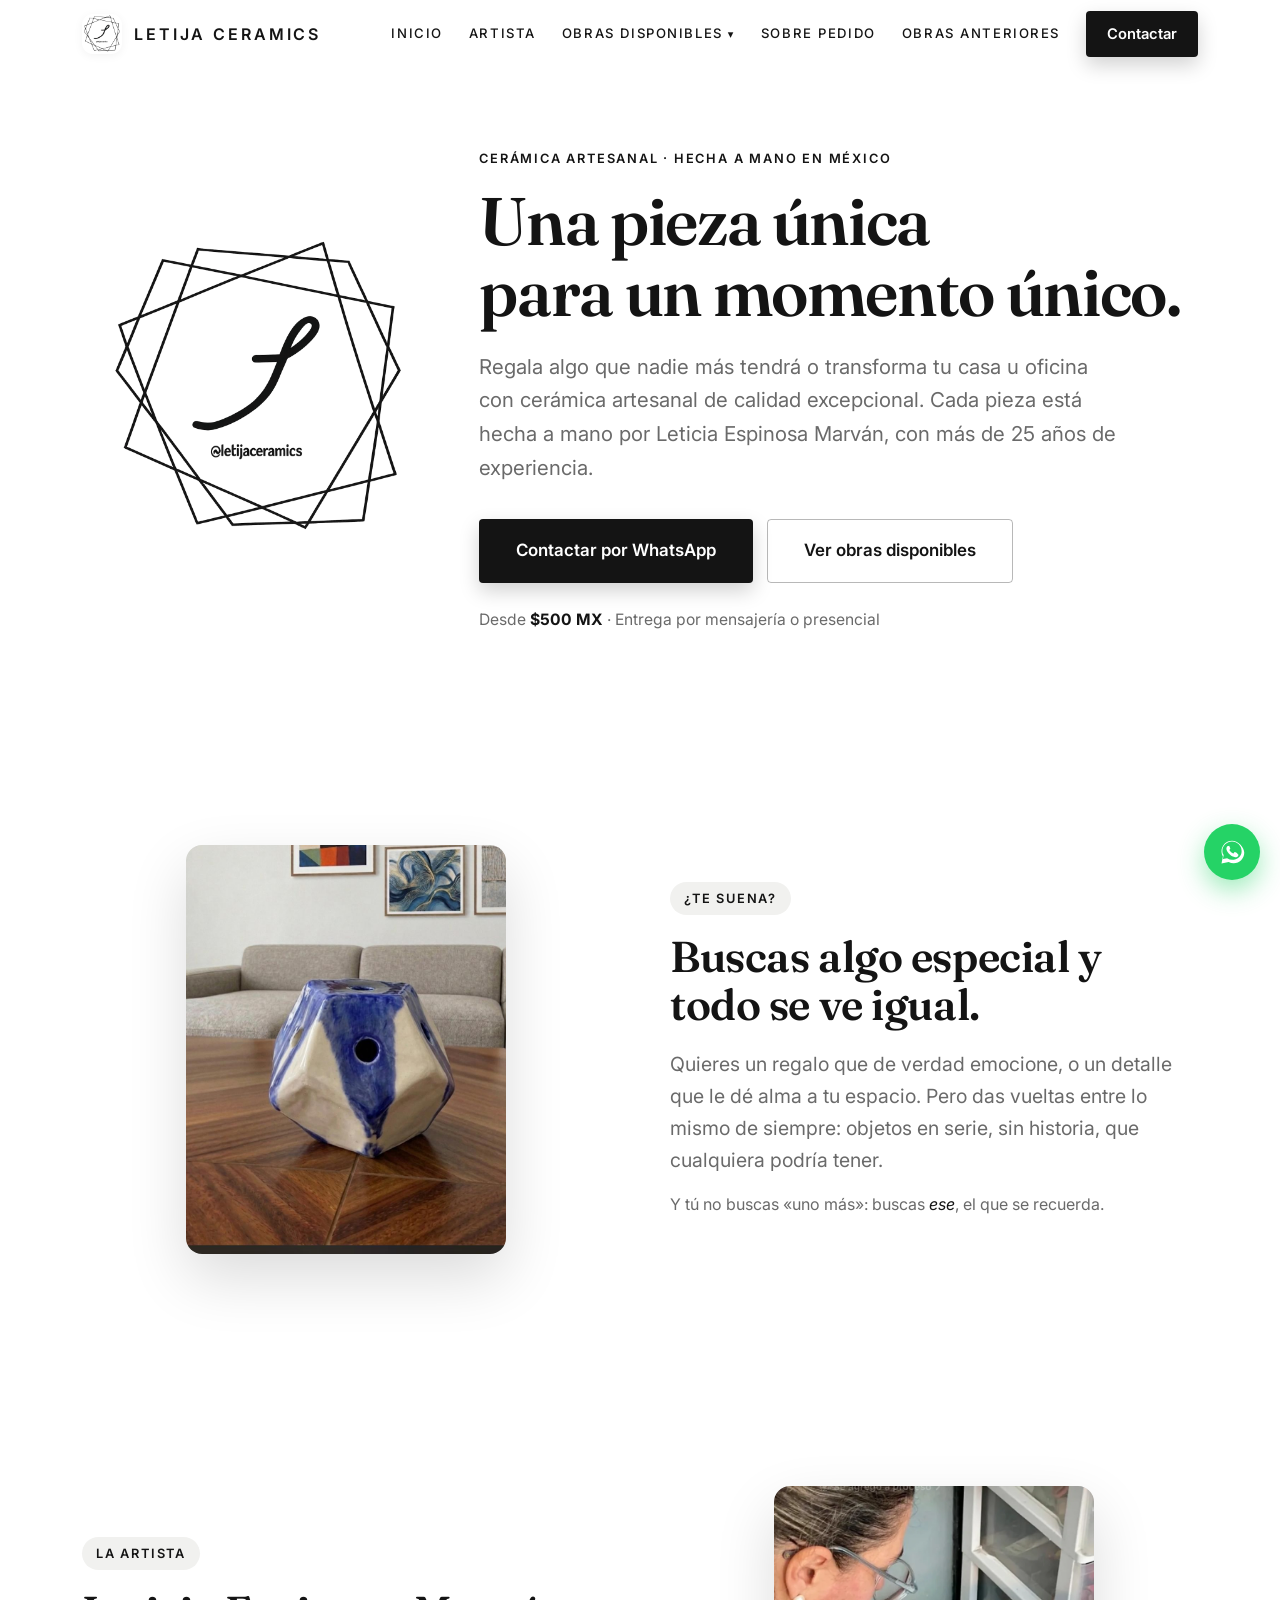
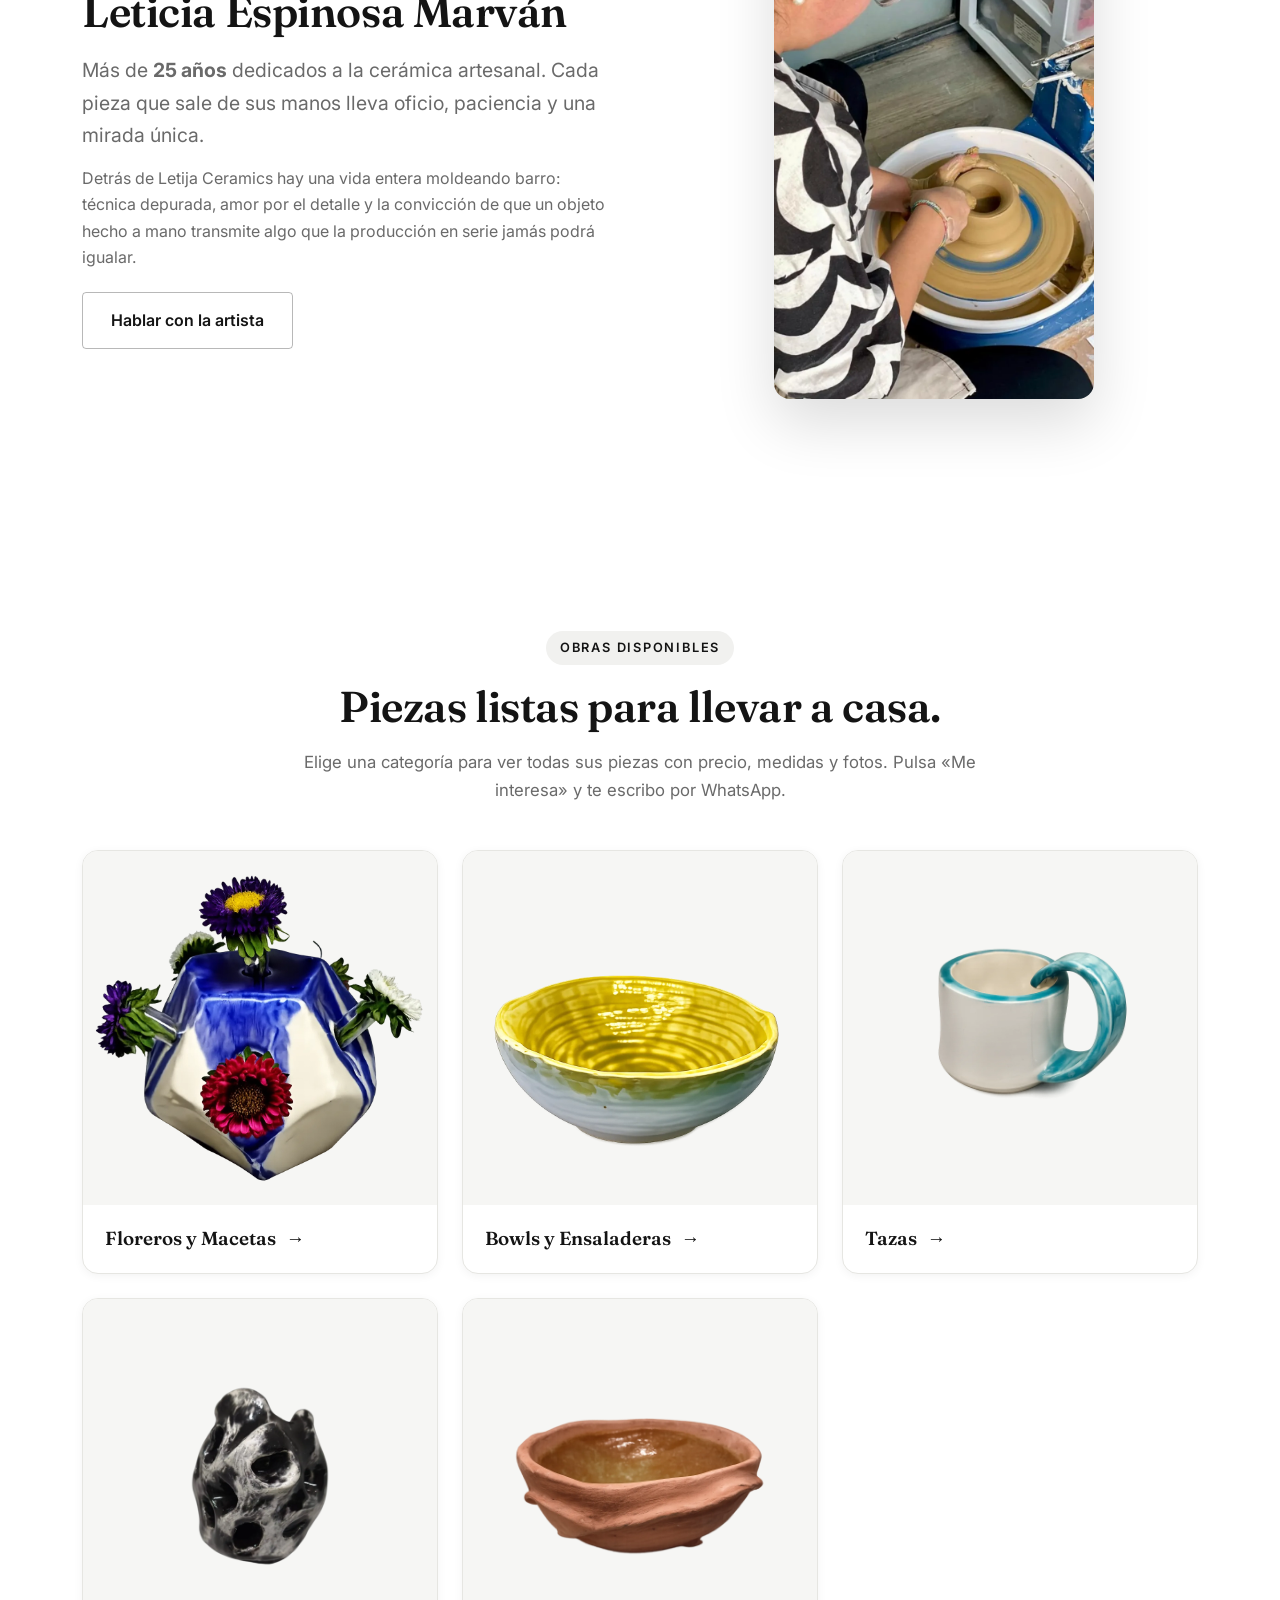
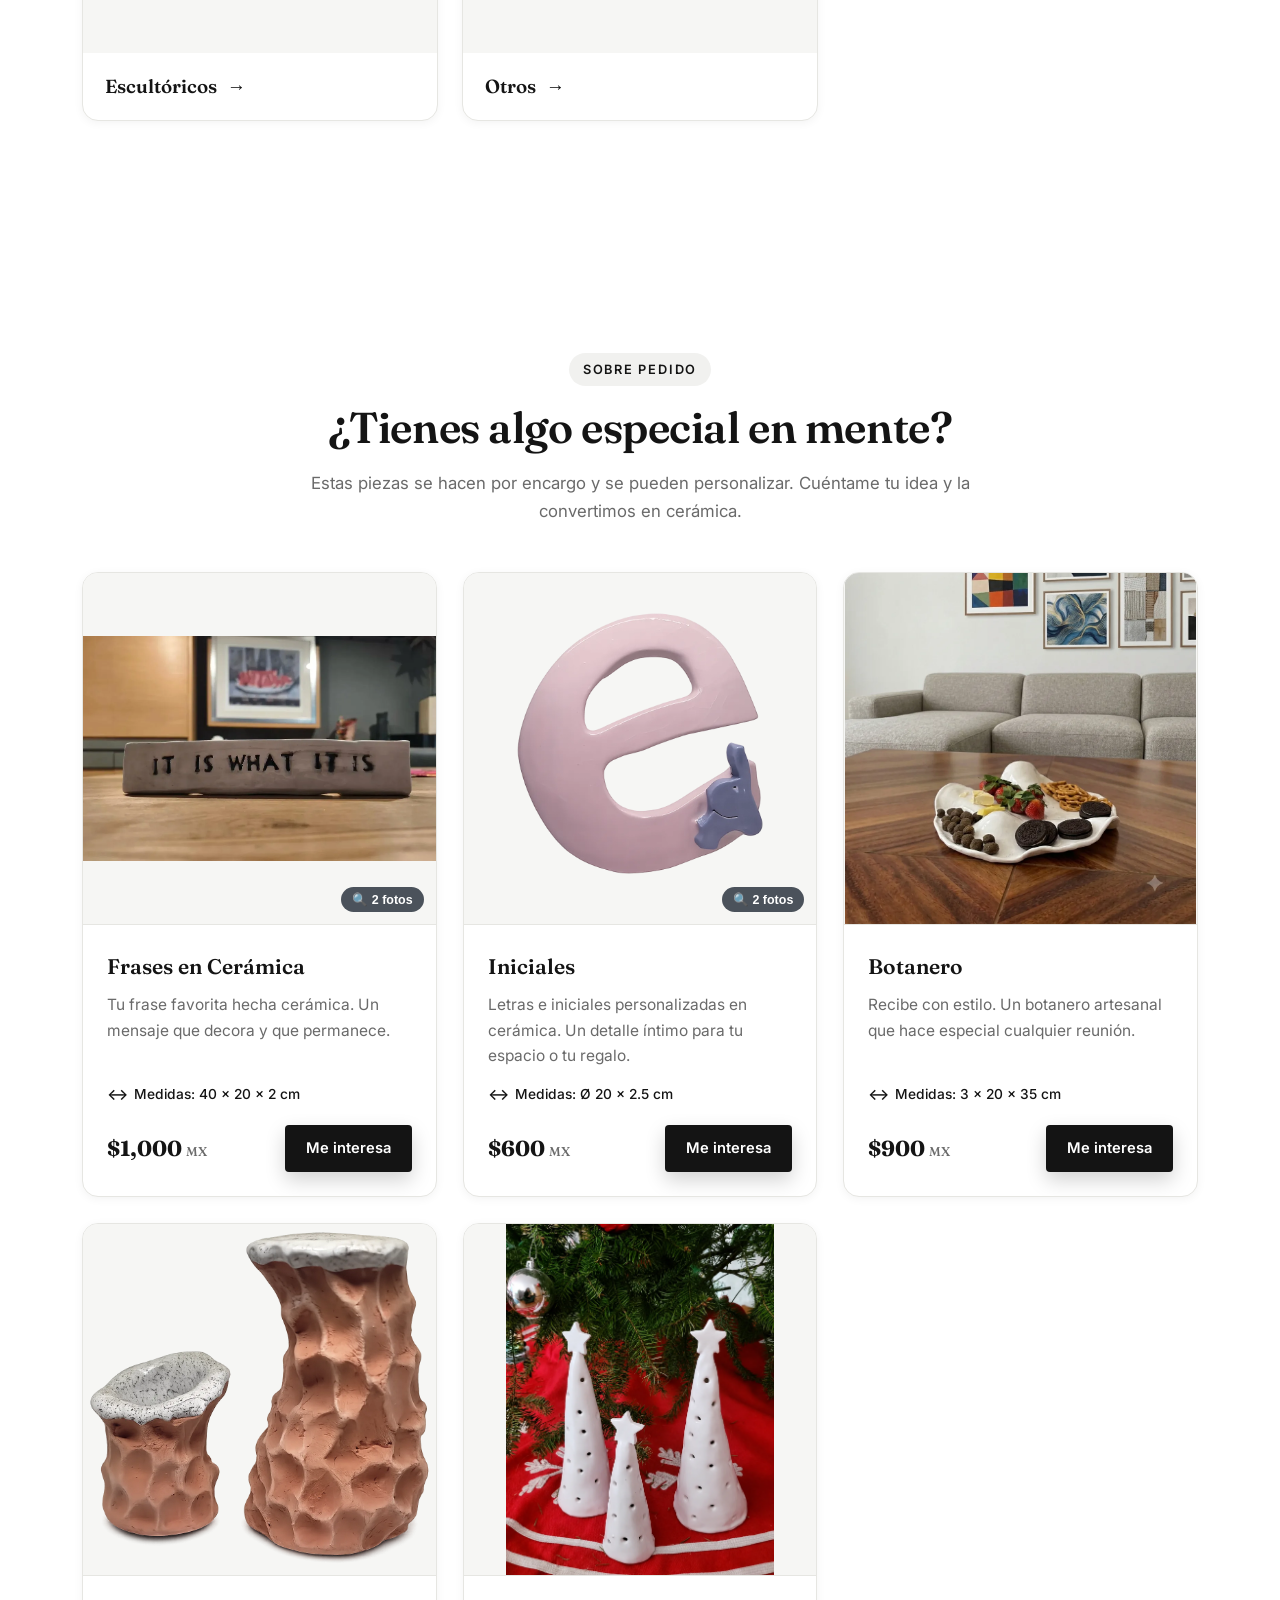
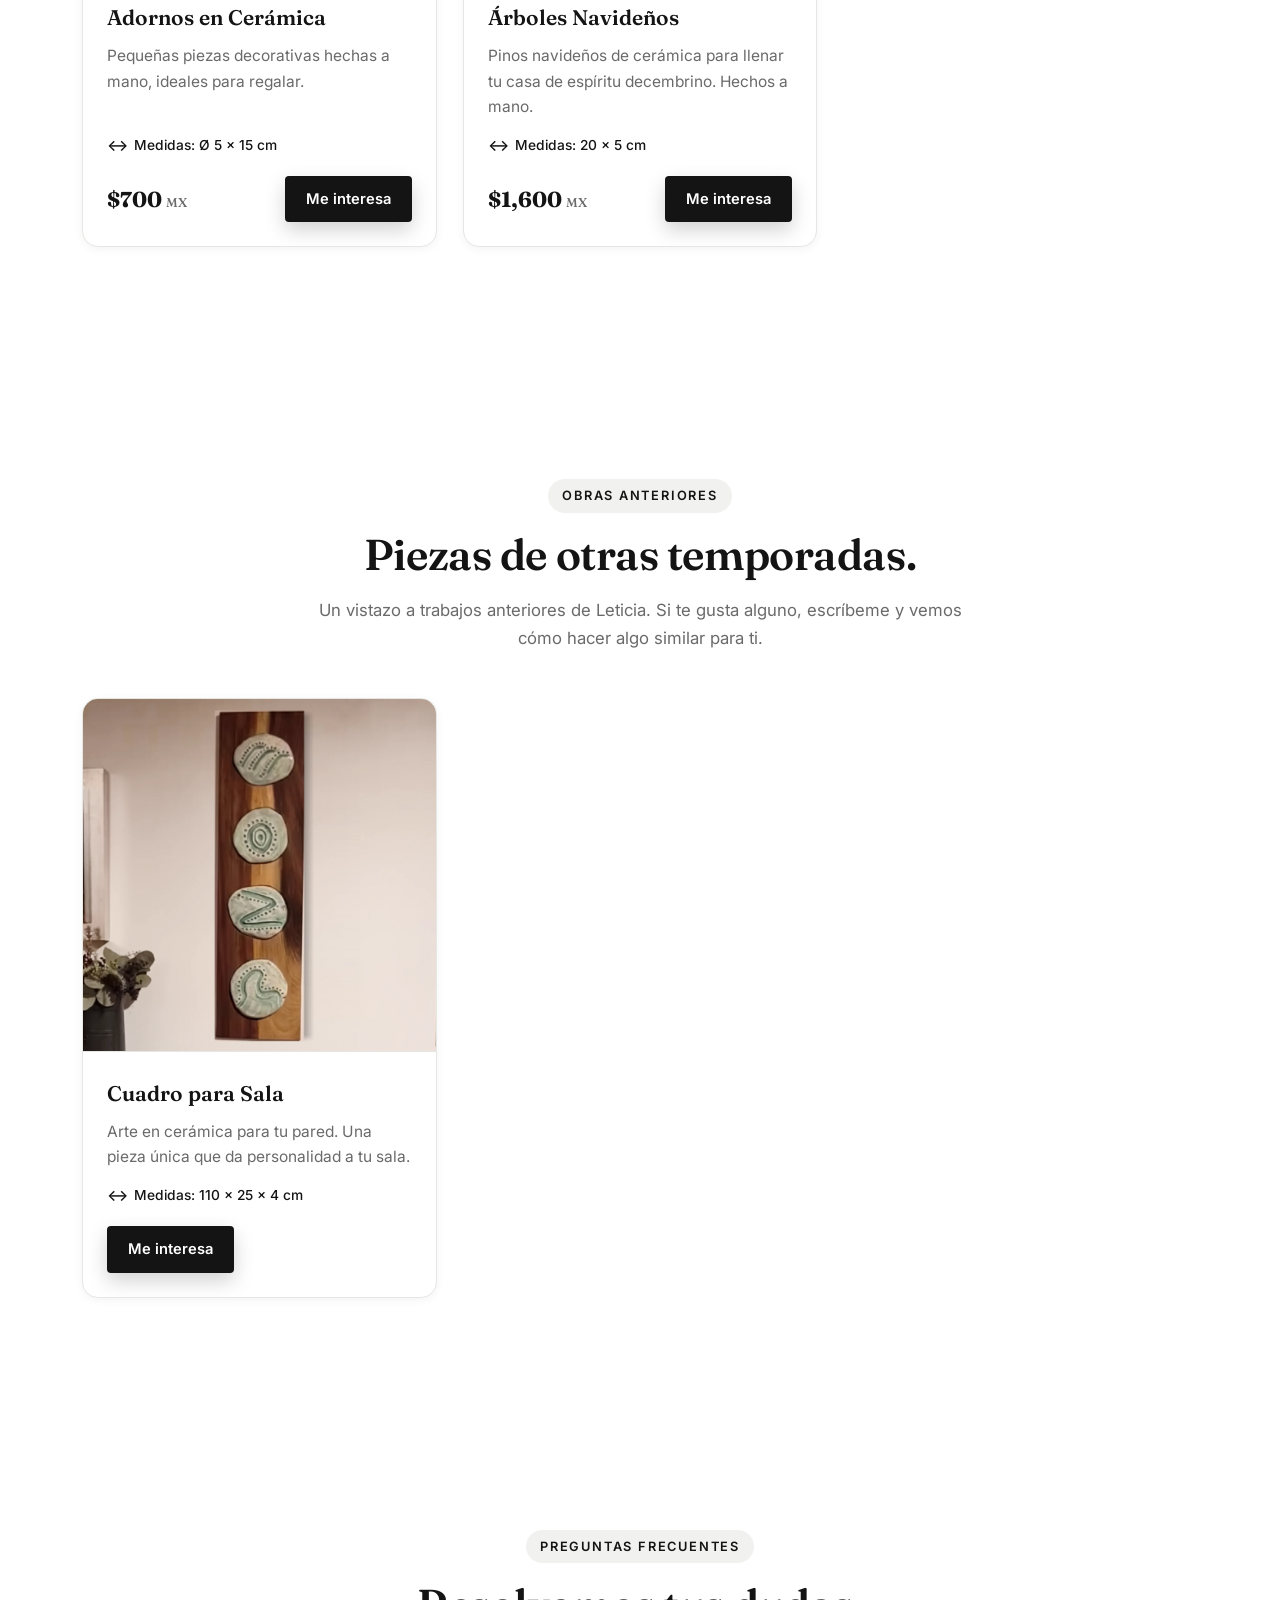
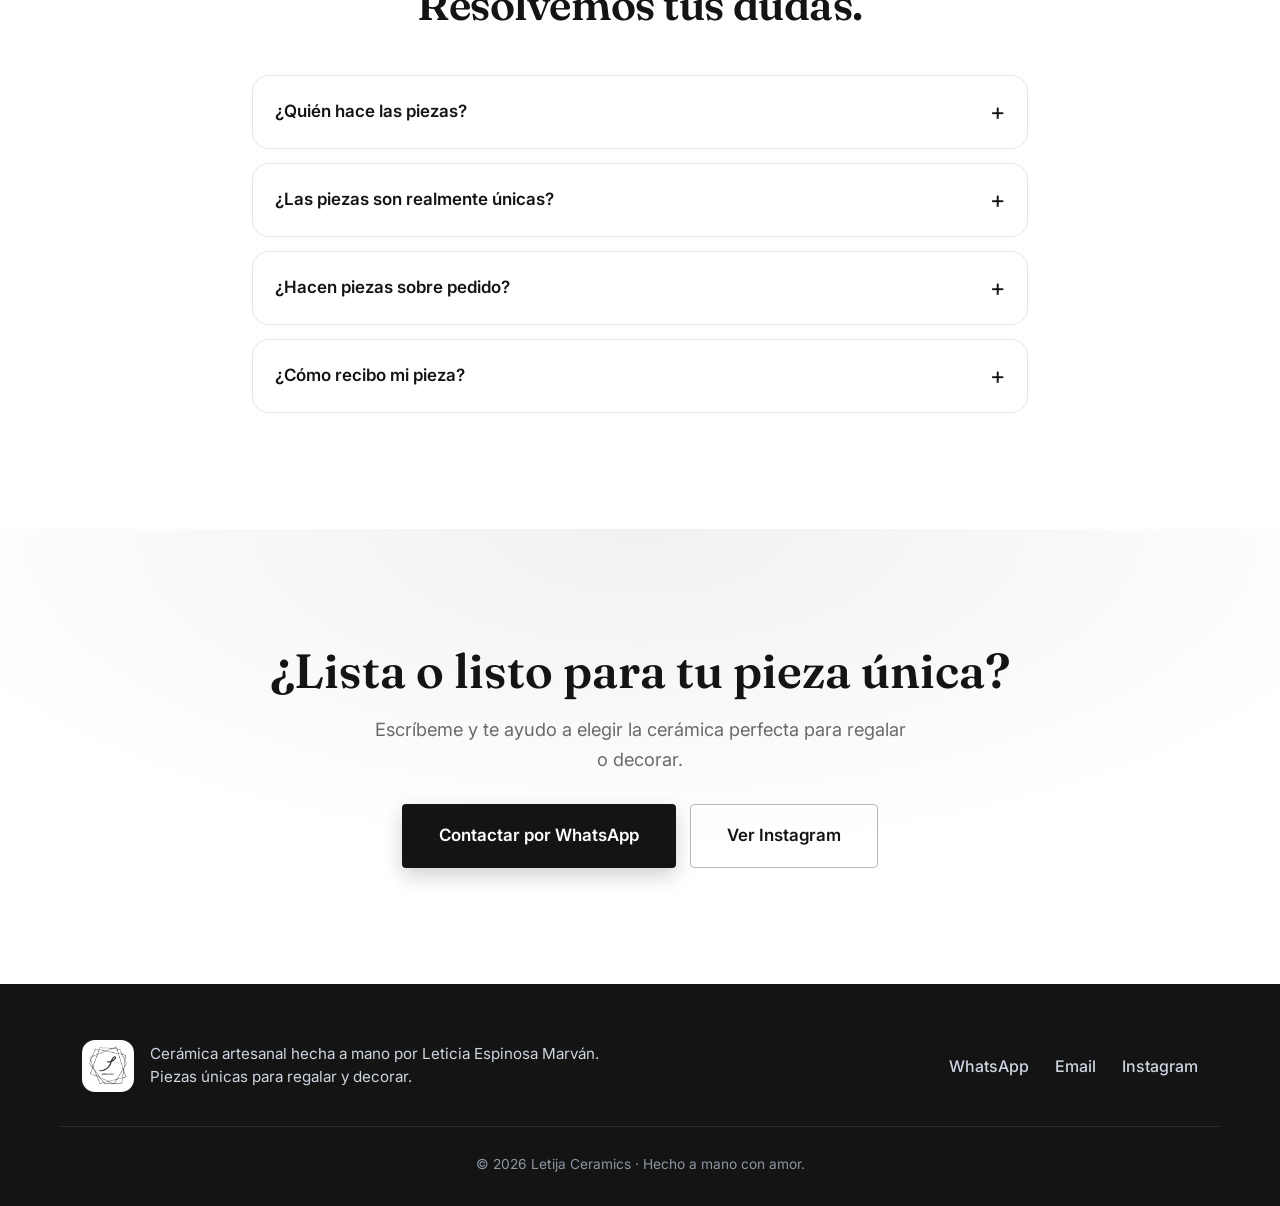
==== commit 50447b33: "Hover: mostrar 2ª foto al pasar el cursor + Cuadro para Sala: recortar mesa y mostrar la pieza compl" ====
--- a/index.html
+++ b/index.html
@@ -349,7 +349,7 @@
               <button type="button" class="product-media media-cover" aria-label="Ver imágenes de Ensaladera torneada">
                 <picture>
                   <source srcset="Ensaladera%201a.webp" type="image/webp" />
-                  <img src="Ensaladera%201a.png" alt="Ensaladera torneada de cerámica artesanal" loading="lazy" />
+                  <img src="Ensaladera%201a.png" alt="Ensaladera torneada de cerámica artesanal" loading="lazy" style="object-position: 35% center" />
                 </picture>
                 <span class="media-badge" aria-hidden="true">🔍 3 fotos</span>
               </button>
@@ -722,10 +722,10 @@
         <div class="catalog-grid">
 <!-- AUTO:PRODUCTOS:anteriores:START -->
           <article class="product-card" data-title="Cuadro para Sala" data-images="Cuadro%20para%20sala.png" data-images-webp="Cuadro%20para%20sala.webp">
-            <button type="button" class="product-media" aria-label="Ver imagen de Cuadro para Sala">
+            <button type="button" class="product-media media-cover" aria-label="Ver imagen de Cuadro para Sala">
               <picture>
                 <source srcset="Cuadro%20para%20sala.webp" type="image/webp" />
-                <img src="Cuadro%20para%20sala.png" alt="Cuadro de cerámica artesanal para sala" loading="lazy" />
+                <img src="Cuadro%20para%20sala.png" alt="Cuadro de cerámica artesanal para sala" loading="lazy" style="object-position: center 34%" />
               </picture>
             </button>
             <div class="product-body">
@@ -823,6 +823,6 @@
     <div class="lb-counter" aria-live="polite"></div>
   </div>
 
-  <script src="script.js?v=6" defer></script>
+  <script src="script.js?v=7" defer></script>
 </body>
 </html>
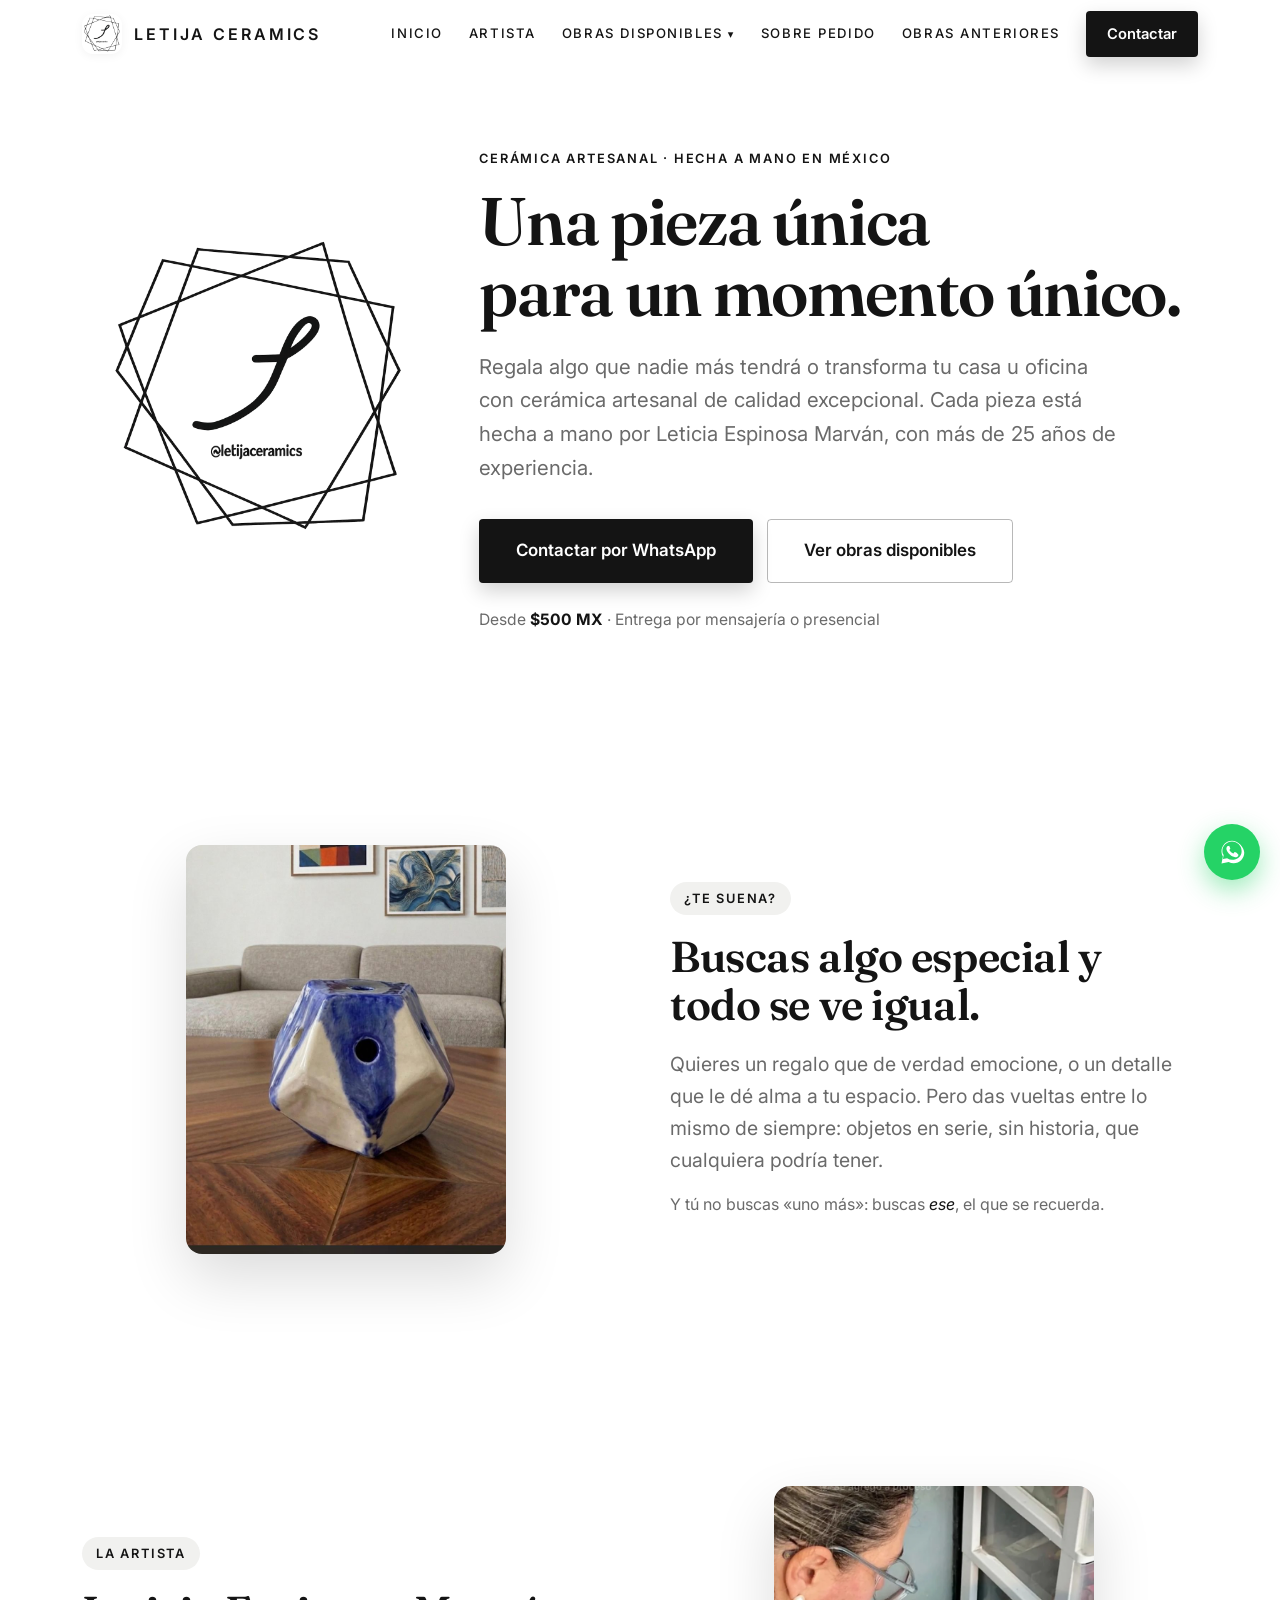
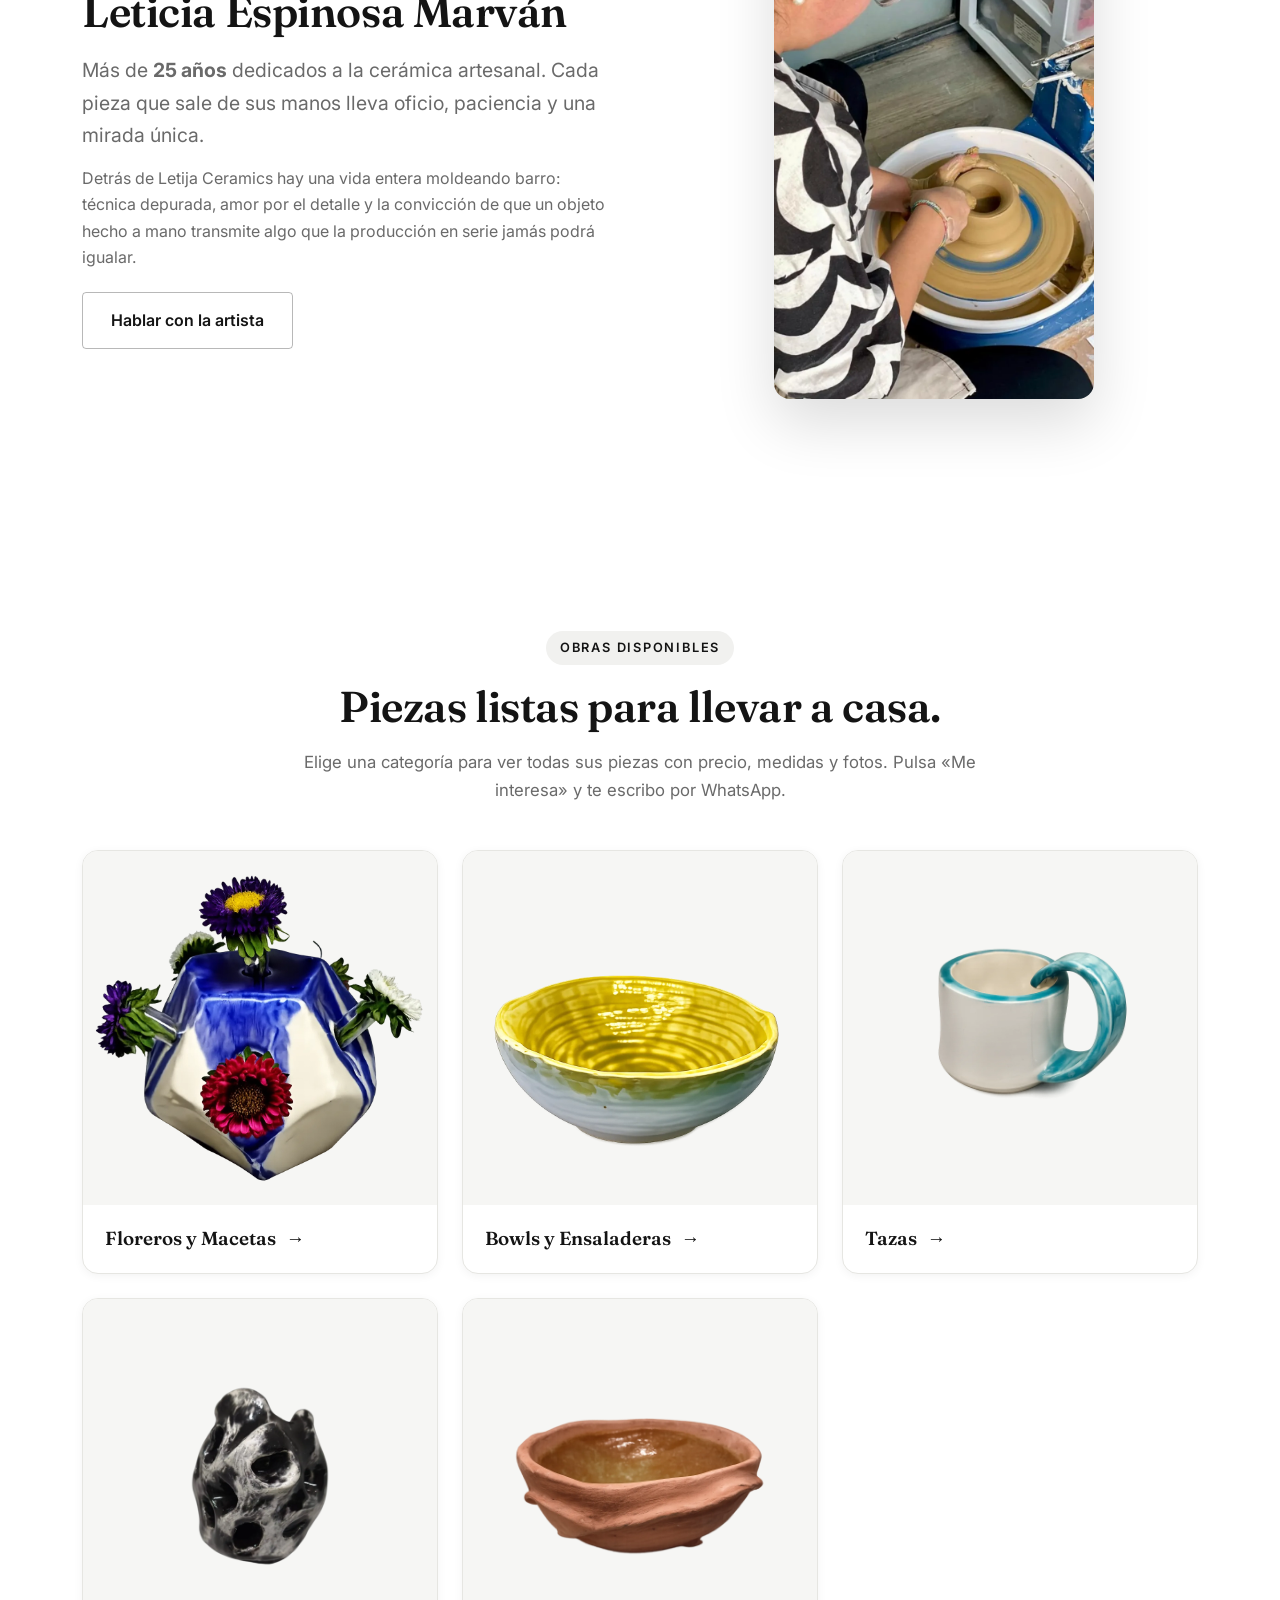
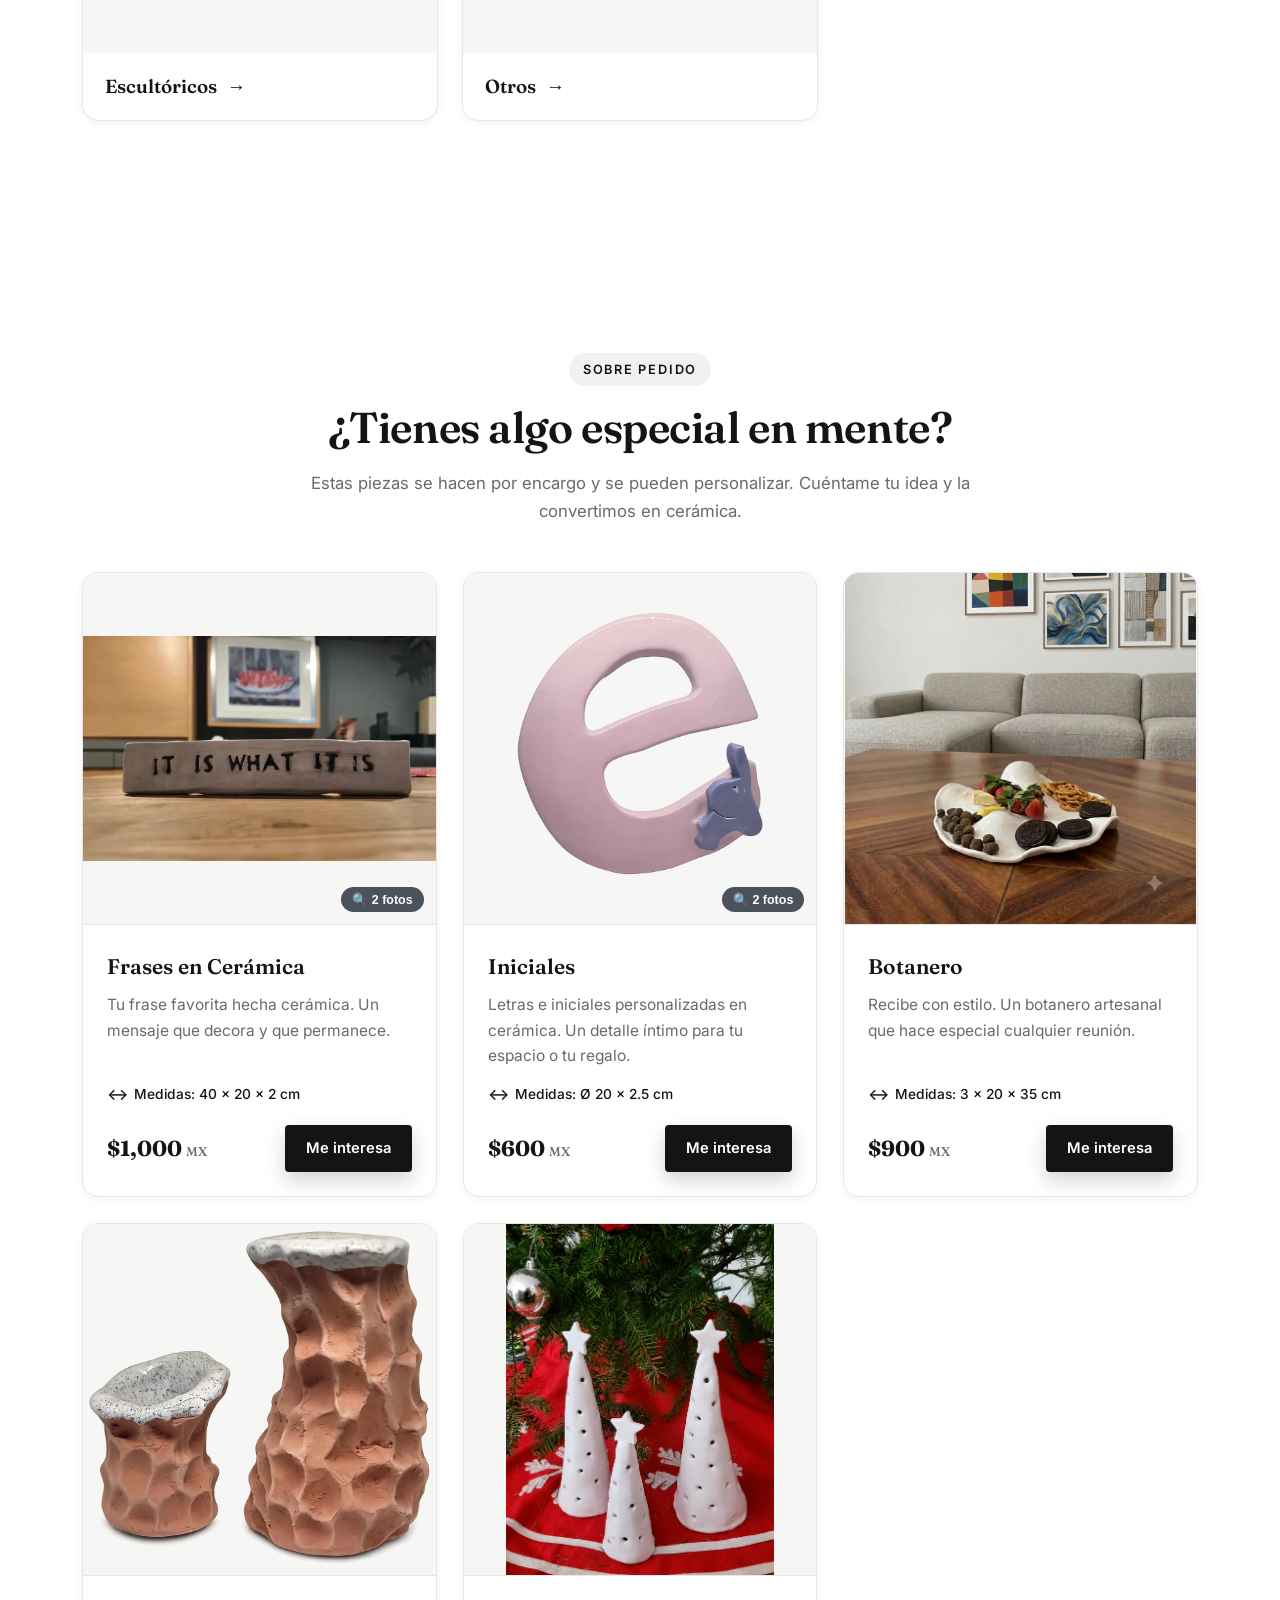
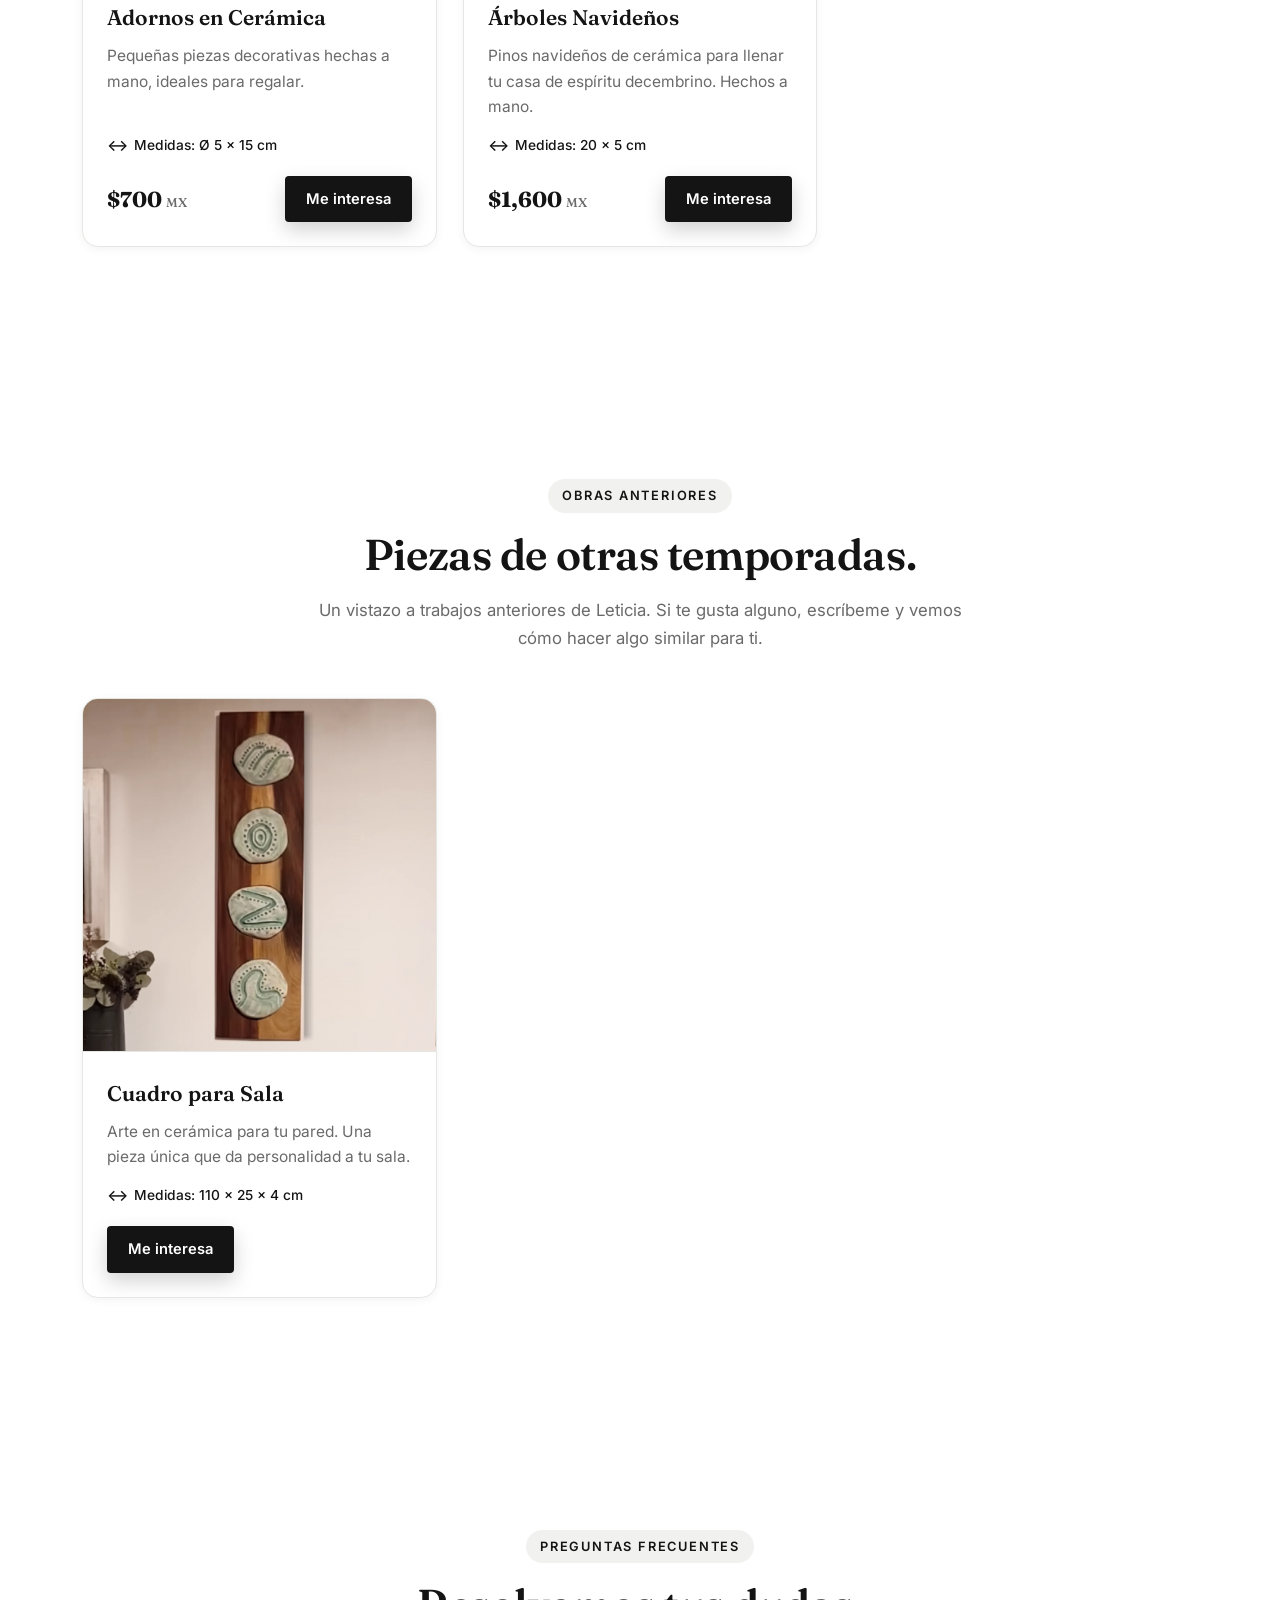
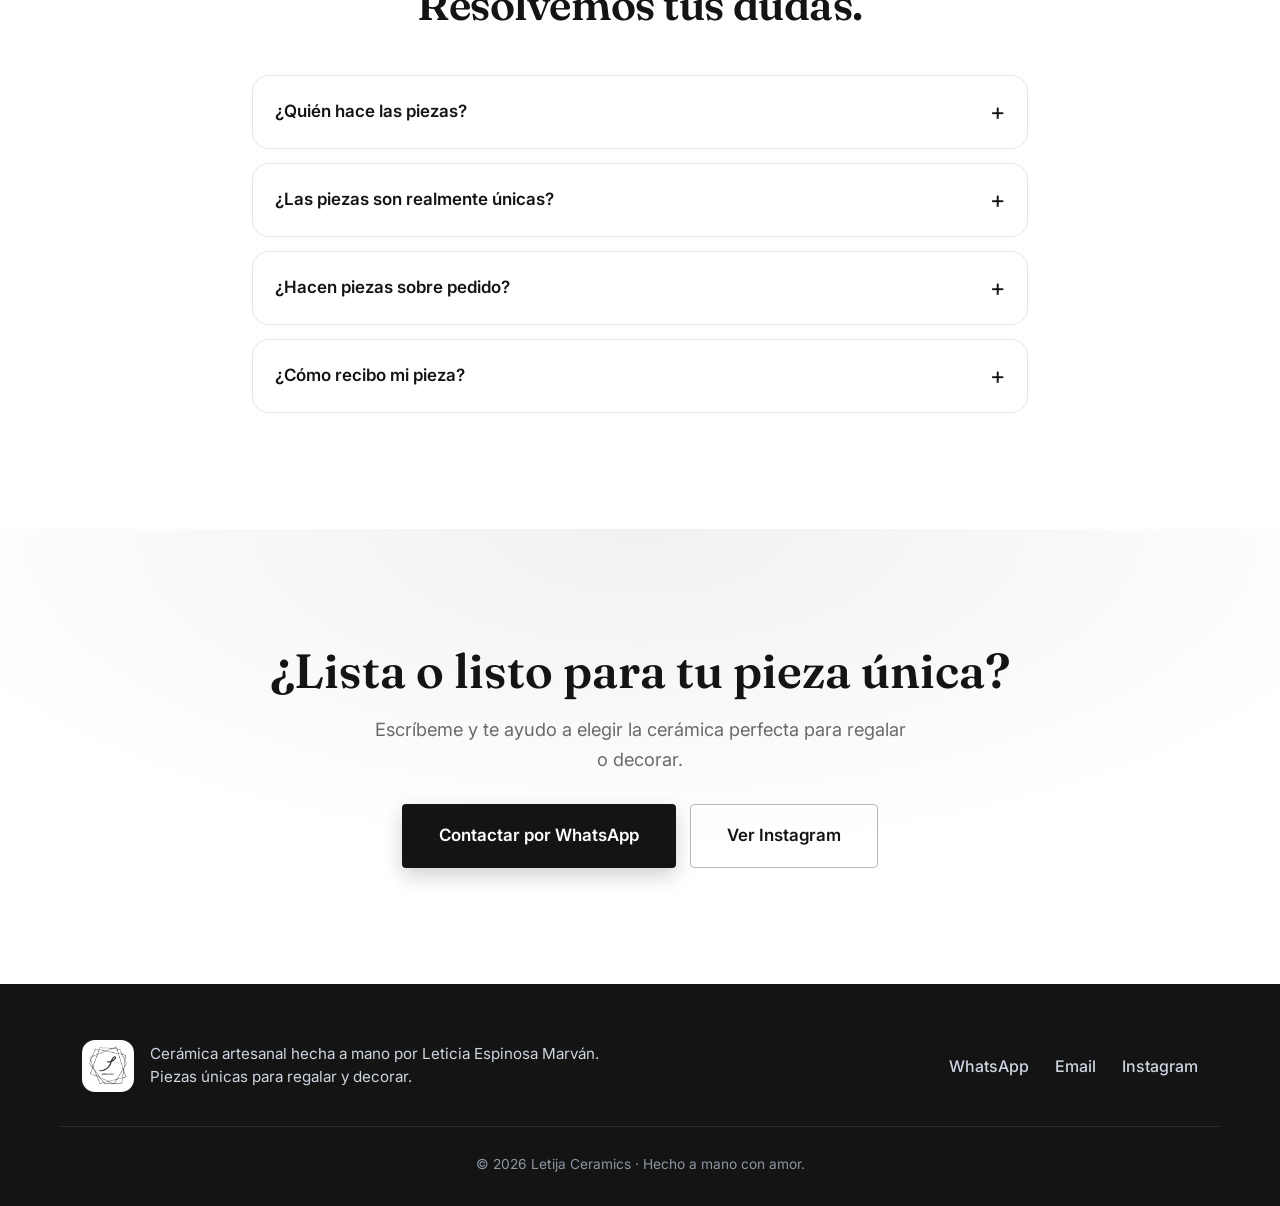
==== commit 39c70fc5: "Agrandar+centrar Joyero (foto actualizada), Iniciales y Adornos en Cerámica" ====
--- a/index.html
+++ b/index.html
@@ -262,10 +262,10 @@
           <div class="catalog-grid">
 <!-- AUTO:PRODUCTOS:floreros:START -->
             <article class="product-card" data-title="Florero Dodecaedro" data-images="Florero%20Dodecaedro.png|Florero.jpeg|Florero%20Geometrico.png" data-images-webp="Florero%20Dodecaedro.webp|Florero.webp|Florero%20Geometrico.webp">
-              <button type="button" class="product-media" aria-label="Ver imágenes de Florero Dodecaedro">
+              <button type="button" class="product-media media-cover" aria-label="Ver imágenes de Florero Dodecaedro">
                 <picture>
                   <source srcset="Florero%20Dodecaedro.webp" type="image/webp" />
-                  <img src="Florero%20Dodecaedro.png" alt="Florero Dodecaedro de cerámica artesanal con flores" loading="lazy" />
+                  <img src="Florero%20Dodecaedro.png" alt="Florero Dodecaedro de cerámica artesanal con flores" loading="lazy" style="object-position: 50% 50%" />
                 </picture>
                 <span class="media-badge" aria-hidden="true">🔍 3 fotos</span>
               </button>
@@ -281,10 +281,10 @@
             </article>
 
             <article class="product-card" data-title="Florero Minimalista" data-images="Florero%20Minimalista%20con%20Flores.png|Florero%202a.png|Florero%202b.png|Florero%202c.png|Florero%202d.png" data-images-webp="Florero%20Minimalista%20con%20Flores.webp|Florero%202a.webp|Florero%202b.webp|Florero%202c.webp|Florero%202d.webp">
-              <button type="button" class="product-media" aria-label="Ver imágenes de Florero Minimalista">
+              <button type="button" class="product-media media-cover" aria-label="Ver imágenes de Florero Minimalista">
                 <picture>
                   <source srcset="Florero%20Minimalista%20con%20Flores.webp" type="image/webp" />
-                  <img src="Florero%20Minimalista%20con%20Flores.png" alt="Florero Minimalista de cerámica artesanal" loading="lazy" />
+                  <img src="Florero%20Minimalista%20con%20Flores.png" alt="Florero Minimalista de cerámica artesanal" loading="lazy" style="object-position: 50% 50%" />
                 </picture>
                 <span class="media-badge" aria-hidden="true">🔍 5 fotos</span>
               </button>
@@ -300,10 +300,10 @@
             </article>
 
             <article class="product-card" data-title="Florero Plateado" data-images="Florero%20Negro.png|Florero%20Negro%202.png|Florero%20Negro%201.png|Florero%20Negro%203.png" data-images-webp="Florero%20Negro.webp|Florero%20Negro%202.webp|Florero%20Negro%201.webp|Florero%20Negro%203.webp">
-              <button type="button" class="product-media" aria-label="Ver imágenes de Florero Plateado">
+              <button type="button" class="product-media media-cover" aria-label="Ver imágenes de Florero Plateado">
                 <picture>
                   <source srcset="Florero%20Negro.webp" type="image/webp" />
-                  <img src="Florero%20Negro.png" alt="Florero plateado de cerámica artesanal" loading="lazy" />
+                  <img src="Florero%20Negro.png" alt="Florero plateado de cerámica artesanal" loading="lazy" style="object-position: 58% 50%" />
                 </picture>
                 <span class="media-badge" aria-hidden="true">🔍 4 fotos</span>
               </button>
@@ -327,10 +327,10 @@
           <div class="catalog-grid">
 <!-- AUTO:PRODUCTOS:bowls:START -->
             <article class="product-card" data-title="Ensaladera Verde" data-images="Ensaladera%20verde.png|Ensaladera%20Verde%20a.png|Ensaladera%20Verde%20b.png" data-images-webp="Ensaladera%20verde.webp|Ensaladera%20Verde%20a.webp|Ensaladera%20Verde%20b.webp">
-              <button type="button" class="product-media" aria-label="Ver imágenes de Ensaladera Verde">
+              <button type="button" class="product-media media-cover" aria-label="Ver imágenes de Ensaladera Verde">
                 <picture>
                   <source srcset="Ensaladera%20verde.webp" type="image/webp" />
-                  <img src="Ensaladera%20verde.png" alt="Ensaladera verde de cerámica artesanal" loading="lazy" />
+                  <img src="Ensaladera%20verde.png" alt="Ensaladera verde de cerámica artesanal" loading="lazy" style="object-position: 49% 59%" />
                 </picture>
                 <span class="media-badge" aria-hidden="true">🔍 3 fotos</span>
               </button>
@@ -365,10 +365,10 @@
             </article>
 
             <article class="product-card" data-title="Bowl Café" data-images="Bowl%20Cafe%20a.png|Bowl%20caf%C3%A9%20con%20cuchara.png|Bowl%20Cafe%20b.png|Bowl%20Cafe%20c.png|Bowl%20Cafe%20d.png" data-images-webp="Bowl%20Cafe%20a.webp|Bowl%20caf%C3%A9%20con%20cuchara.webp|Bowl%20Cafe%20b.webp|Bowl%20Cafe%20c.webp|Bowl%20Cafe%20d.webp">
-              <button type="button" class="product-media" aria-label="Ver imágenes de Bowl Café">
+              <button type="button" class="product-media media-cover" aria-label="Ver imágenes de Bowl Café">
                 <picture>
                   <source srcset="Bowl%20Cafe%20a.webp" type="image/webp" />
-                  <img src="Bowl%20Cafe%20a.png" alt="Bowl café de cerámica artesanal" loading="lazy" />
+                  <img src="Bowl%20Cafe%20a.png" alt="Bowl café de cerámica artesanal" loading="lazy" style="object-position: 56% 67%" />
                 </picture>
                 <span class="media-badge" aria-hidden="true">🔍 5 fotos</span>
               </button>
@@ -392,10 +392,10 @@
           <div class="catalog-grid">
 <!-- AUTO:PRODUCTOS:tazas:START -->
             <article class="product-card" data-title="Taza con mensaje" data-images="Taza%201a.png|Taza%201b.png" data-images-webp="Taza%201a.webp|Taza%201b.webp">
-              <button type="button" class="product-media" aria-label="Ver imágenes de Taza con mensaje">
+              <button type="button" class="product-media media-cover" aria-label="Ver imágenes de Taza con mensaje">
                 <picture>
                   <source srcset="Taza%201a.webp" type="image/webp" />
-                  <img src="Taza%201a.png" alt="Taza con mensaje de cerámica artesanal" loading="lazy" />
+                  <img src="Taza%201a.png" alt="Taza con mensaje de cerámica artesanal" loading="lazy" style="object-position: 55% 48%" />
                 </picture>
                 <span class="media-badge" aria-hidden="true">🔍 2 fotos</span>
               </button>
@@ -411,10 +411,10 @@
             </article>
 
             <article class="product-card" data-title="Taza Azul para café express" data-images="Taza%202a.png|Taza%202b.png" data-images-webp="Taza%202a.webp|Taza%202b.webp">
-              <button type="button" class="product-media" aria-label="Ver imágenes de Taza Azul para café express">
+              <button type="button" class="product-media media-cover" aria-label="Ver imágenes de Taza Azul para café express">
                 <picture>
                   <source srcset="Taza%202a.webp" type="image/webp" />
-                  <img src="Taza%202a.png" alt="Taza azul para café express de cerámica artesanal" loading="lazy" />
+                  <img src="Taza%202a.png" alt="Taza azul para café express de cerámica artesanal" loading="lazy" style="object-position: 45% 52%" />
                 </picture>
                 <span class="media-badge" aria-hidden="true">🔍 2 fotos</span>
               </button>
@@ -430,10 +430,10 @@
             </article>
 
             <article class="product-card" data-title="Taza Skyline" data-images="Taza%203a.png|Taza%203b.png|Taza%203c.png" data-images-webp="Taza%203a.webp|Taza%203b.webp|Taza%203c.webp">
-              <button type="button" class="product-media" aria-label="Ver imágenes de Taza Skyline">
+              <button type="button" class="product-media media-cover" aria-label="Ver imágenes de Taza Skyline">
                 <picture>
                   <source srcset="Taza%203a.webp" type="image/webp" />
-                  <img src="Taza%203a.png" alt="Taza Skyline de cerámica artesanal" loading="lazy" />
+                  <img src="Taza%203a.png" alt="Taza Skyline de cerámica artesanal" loading="lazy" style="object-position: 59% 49%" />
                 </picture>
                 <span class="media-badge" aria-hidden="true">🔍 3 fotos</span>
               </button>
@@ -449,10 +449,10 @@
             </article>
 
             <article class="product-card" data-title="Taza Café para café express" data-images="Taza%204b.png|Taza%204a.png" data-images-webp="Taza%204b.webp|Taza%204a.webp">
-              <button type="button" class="product-media" aria-label="Ver imágenes de Taza Café para café express">
+              <button type="button" class="product-media media-cover" aria-label="Ver imágenes de Taza Café para café express">
                 <picture>
                   <source srcset="Taza%204b.webp" type="image/webp" />
-                  <img src="Taza%204b.png" alt="Taza café para café express de cerámica artesanal" loading="lazy" />
+                  <img src="Taza%204b.png" alt="Taza café para café express de cerámica artesanal" loading="lazy" style="object-position: 58% 64%" />
                 </picture>
                 <span class="media-badge" aria-hidden="true">🔍 2 fotos</span>
               </button>
@@ -468,10 +468,10 @@
             </article>
 
             <article class="product-card" data-title="Tazón con Pescados" data-images="Tazon%201c.png|Tazon%201a.png|Tazon%201b.png" data-images-webp="Tazon%201c.webp|Tazon%201a.webp|Tazon%201b.webp">
-              <button type="button" class="product-media" aria-label="Ver imágenes de Tazón con Pescados">
+              <button type="button" class="product-media media-cover" aria-label="Ver imágenes de Tazón con Pescados">
                 <picture>
                   <source srcset="Tazon%201c.webp" type="image/webp" />
-                  <img src="Tazon%201c.png" alt="Tazón con pescados de cerámica artesanal" loading="lazy" />
+                  <img src="Tazon%201c.png" alt="Tazón con pescados de cerámica artesanal" loading="lazy" style="object-position: 61% 67%" />
                 </picture>
                 <span class="media-badge" aria-hidden="true">🔍 3 fotos</span>
               </button>
@@ -487,10 +487,10 @@
             </article>
 
             <article class="product-card" data-title="Tazón con Ballena" data-images="Tazon%202a.png|Tazon%202b.png" data-images-webp="Tazon%202a.webp|Tazon%202b.webp">
-              <button type="button" class="product-media" aria-label="Ver imágenes de Tazón con Ballena">
+              <button type="button" class="product-media media-cover" aria-label="Ver imágenes de Tazón con Ballena">
                 <picture>
                   <source srcset="Tazon%202a.webp" type="image/webp" />
-                  <img src="Tazon%202a.png" alt="Tazón con ballena de cerámica artesanal" loading="lazy" />
+                  <img src="Tazon%202a.png" alt="Tazón con ballena de cerámica artesanal" loading="lazy" style="object-position: 62% 40%" />
                 </picture>
                 <span class="media-badge" aria-hidden="true">🔍 2 fotos</span>
               </button>
@@ -514,10 +514,10 @@
           <div class="catalog-grid">
 <!-- AUTO:PRODUCTOS:esculturas:START -->
             <article class="product-card" data-title="Escultura Moderna" data-images="Adorno%203a.png|Adorno%203%20en%20repisa.png|Adorno%203b.png|Adorno%203c.png" data-images-webp="Adorno%203a.webp|Adorno%203%20en%20repisa.webp|Adorno%203b.webp|Adorno%203c.webp">
-              <button type="button" class="product-media" aria-label="Ver imágenes de Escultura Moderna">
+              <button type="button" class="product-media media-cover" aria-label="Ver imágenes de Escultura Moderna">
                 <picture>
                   <source srcset="Adorno%203a.webp" type="image/webp" />
-                  <img src="Adorno%203a.png" alt="Escultura Moderna bicolor de cerámica artesanal" loading="lazy" />
+                  <img src="Adorno%203a.png" alt="Escultura Moderna bicolor de cerámica artesanal" loading="lazy" style="object-position: 50% 50%" />
                 </picture>
                 <span class="media-badge" aria-hidden="true">🔍 4 fotos</span>
               </button>
@@ -541,10 +541,10 @@
           <div class="catalog-grid">
 <!-- AUTO:PRODUCTOS:otros:START -->
             <article class="product-card" data-title="Bowl Terracota" data-images="Bowl%20Terracota%20a.png|Bowl%20Terracota%20b.png|Bowl%20Terracota%20c.png" data-images-webp="Bowl%20Terracota%20a.webp|Bowl%20Terracota%20b.webp|Bowl%20Terracota%20c.webp">
-              <button type="button" class="product-media" aria-label="Ver imágenes de Bowl Terracota">
+              <button type="button" class="product-media media-cover" aria-label="Ver imágenes de Bowl Terracota">
                 <picture>
                   <source srcset="Bowl%20Terracota%20a.webp" type="image/webp" />
-                  <img src="Bowl%20Terracota%20a.png" alt="Bowl Terracota decorativo de terracota de cerámica artesanal" loading="lazy" />
+                  <img src="Bowl%20Terracota%20a.png" alt="Bowl Terracota decorativo de terracota de cerámica artesanal" loading="lazy" style="object-position: 50% 54%" />
                 </picture>
                 <span class="media-badge" aria-hidden="true">🔍 3 fotos</span>
               </button>
@@ -560,10 +560,10 @@
             </article>
 
             <article class="product-card" data-title="Joyero para burós" data-images="Joyero%20con%20Lentes.png|Joyero%20en%20Buro.png|Descansa%20Lentes%20a.png|Descansa%20Lentes%20b.png|Descansa%20Lentes%20c.png" data-images-webp="Joyero%20con%20Lentes.webp|Joyero%20en%20Buro.webp|Descansa%20Lentes%20a.webp|Descansa%20Lentes%20b.webp|Descansa%20Lentes%20c.webp">
-              <button type="button" class="product-media" aria-label="Ver imágenes de Joyero para burós">
+              <button type="button" class="product-media media-cover" aria-label="Ver imágenes de Joyero para burós">
                 <picture>
                   <source srcset="Joyero%20con%20Lentes.webp" type="image/webp" />
-                  <img src="Joyero%20con%20Lentes.png" alt="Joyero de cerámica para burós" loading="lazy" />
+                  <img src="Joyero%20con%20Lentes.png" alt="Joyero de cerámica para burós" loading="lazy" style="object-position: 46% 47%" />
                 </picture>
                 <span class="media-badge" aria-hidden="true">🔍 5 fotos</span>
               </button>
@@ -579,10 +579,10 @@
             </article>
 
             <article class="product-card" data-title="Tequilero" data-images="Tequilero%201a.png|Tequilero%201b.png|Tequilero%201c.png|Tequilero%201d.png" data-images-webp="Tequilero%201a.webp|Tequilero%201b.webp|Tequilero%201c.webp|Tequilero%201d.webp">
-              <button type="button" class="product-media" aria-label="Ver imágenes de Tequilero">
+              <button type="button" class="product-media media-cover" aria-label="Ver imágenes de Tequilero">
                 <picture>
                   <source srcset="Tequilero%201a.webp" type="image/webp" />
-                  <img src="Tequilero%201a.png" alt="Tequilero de cerámica artesanal" loading="lazy" />
+                  <img src="Tequilero%201a.png" alt="Tequilero de cerámica artesanal" loading="lazy" style="object-position: 50% 63%" />
                 </picture>
                 <span class="media-badge" aria-hidden="true">🔍 4 fotos</span>
               </button>
@@ -634,10 +634,10 @@
           </article>
 
           <article class="product-card" data-title="Iniciales" data-images="Letra%20e.png|letra%20en%20sala.png" data-images-webp="Letra%20e.webp|letra%20en%20sala.webp">
-            <button type="button" class="product-media" aria-label="Ver imágenes de Iniciales">
+            <button type="button" class="product-media media-cover" aria-label="Ver imágenes de Iniciales">
               <picture>
                 <source srcset="Letra%20e.webp" type="image/webp" />
-                <img src="Letra%20e.png" alt="Iniciales personalizadas en cerámica artesanal" loading="lazy" />
+                <img src="Letra%20e.png" alt="Iniciales personalizadas en cerámica artesanal" loading="lazy" style="object-position: 50% 49%" />
               </picture>
               <span class="media-badge" aria-hidden="true">🔍 2 fotos</span>
             </button>
@@ -671,10 +671,10 @@
           </article>
 
           <article class="product-card" data-title="Adornos en Cerámica" data-images="Adornos%20en%20ceramica.png" data-images-webp="Adornos%20en%20ceramica.webp">
-            <button type="button" class="product-media" aria-label="Ver imagen de Adornos en Cerámica">
+            <button type="button" class="product-media media-cover" aria-label="Ver imagen de Adornos en Cerámica">
               <picture>
                 <source srcset="Adornos%20en%20ceramica.webp" type="image/webp" />
-                <img src="Adornos%20en%20ceramica.png" alt="Adornos decorativos en cerámica artesanal" loading="lazy" />
+                <img src="Adornos%20en%20ceramica.png" alt="Adornos decorativos en cerámica artesanal" loading="lazy" style="object-position: 50% 49%" />
               </picture>
             </button>
             <div class="product-body">
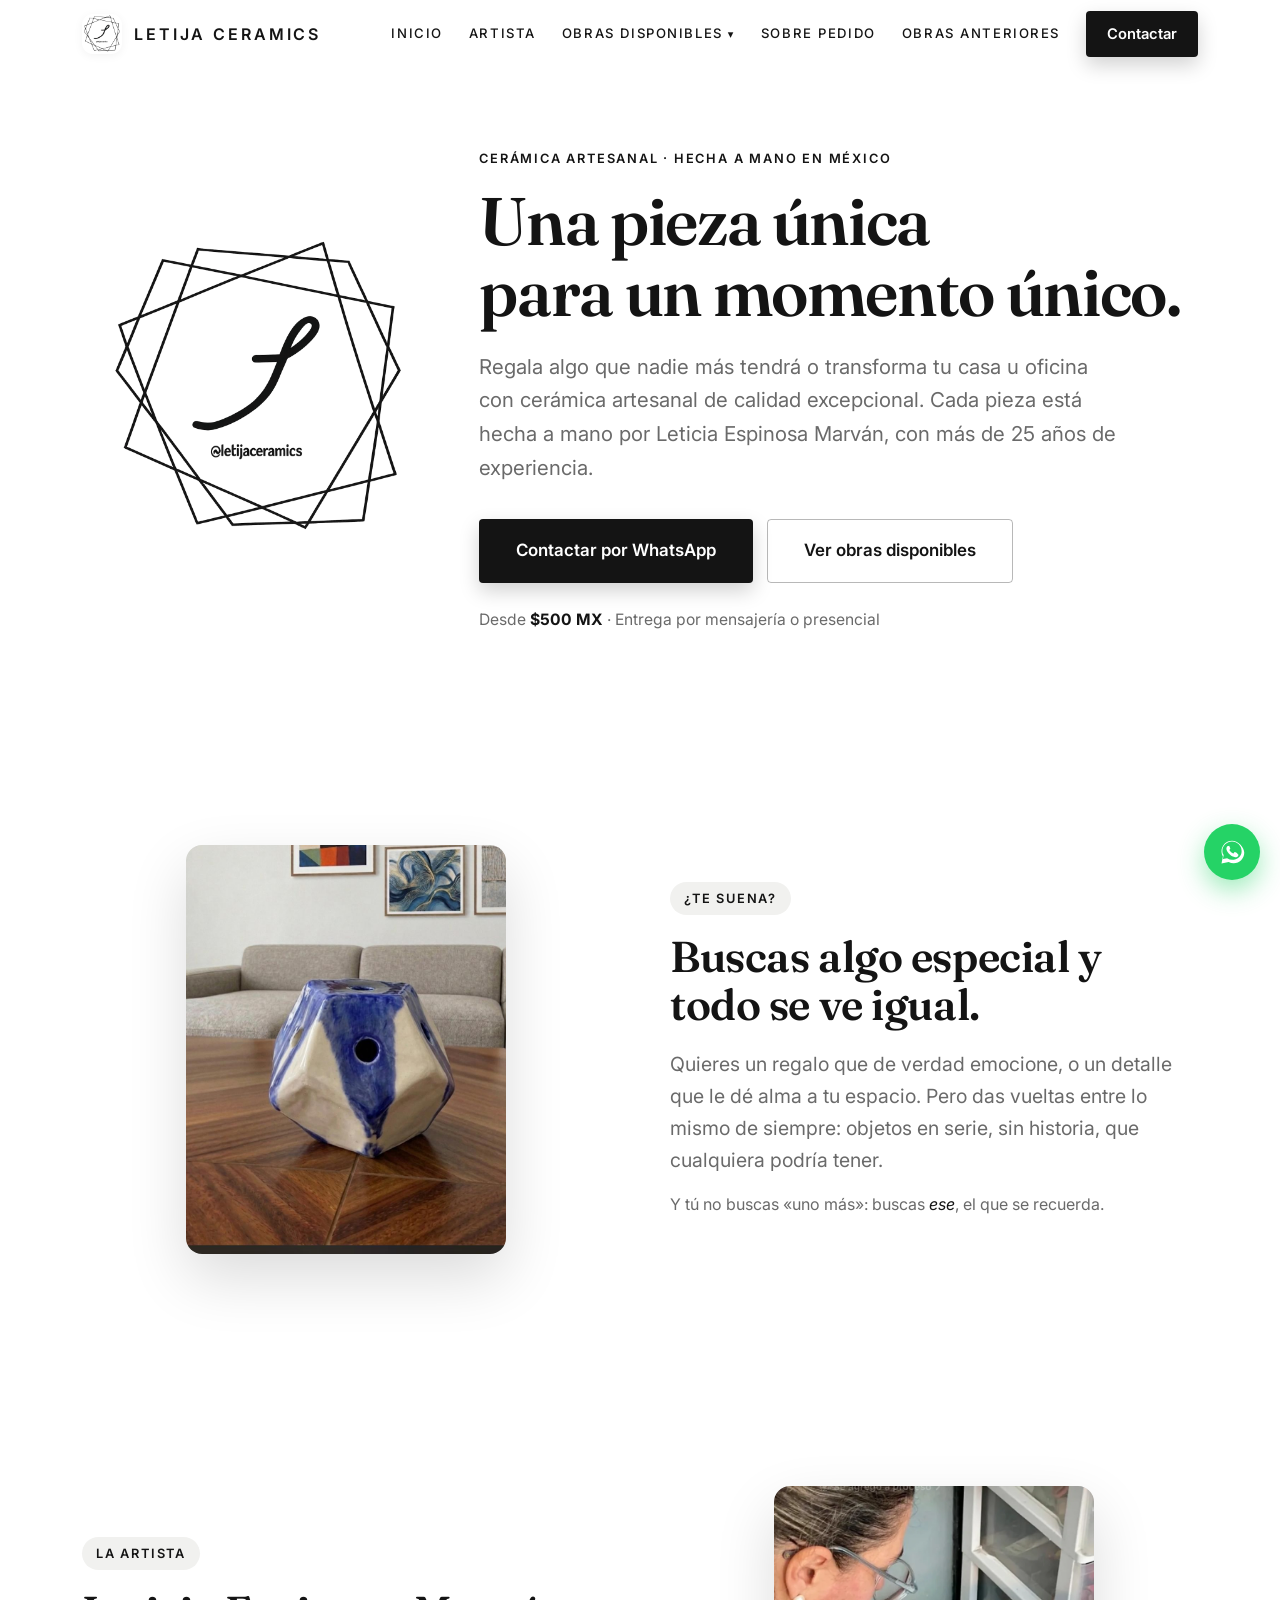
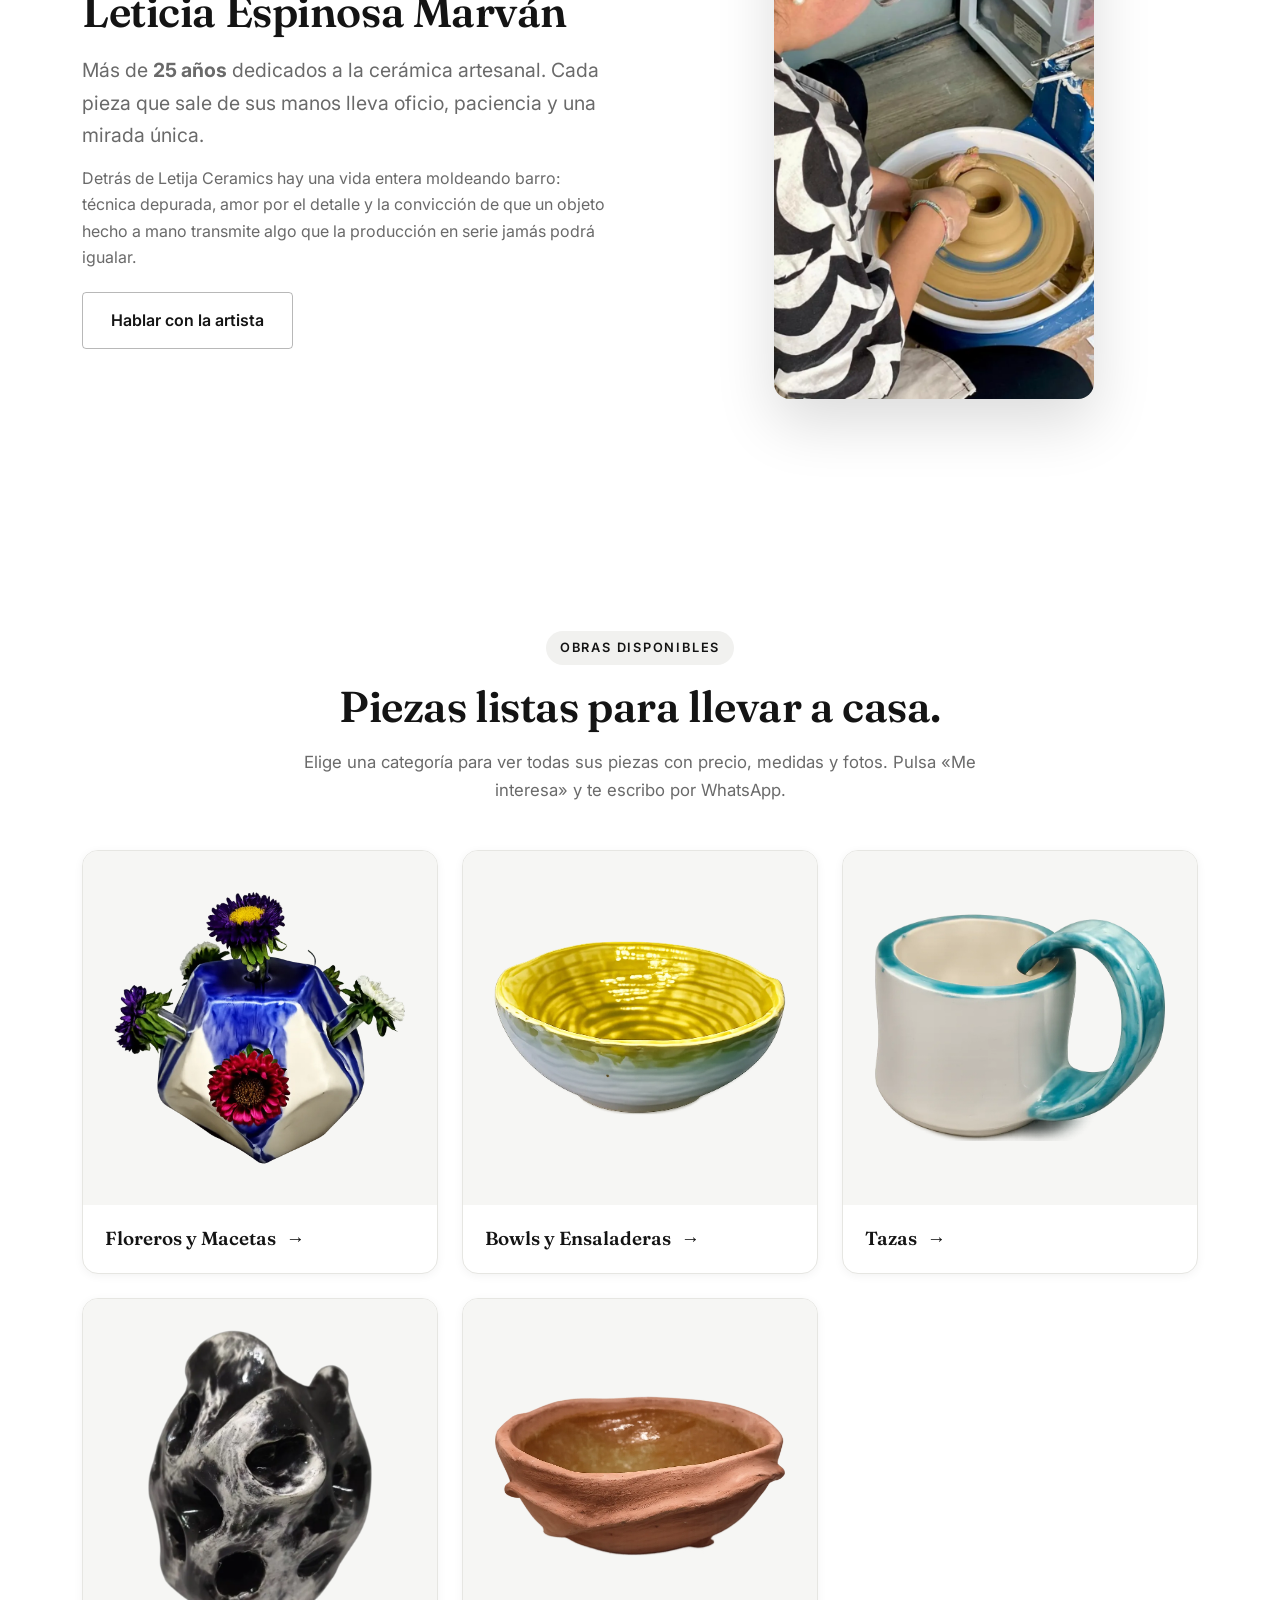
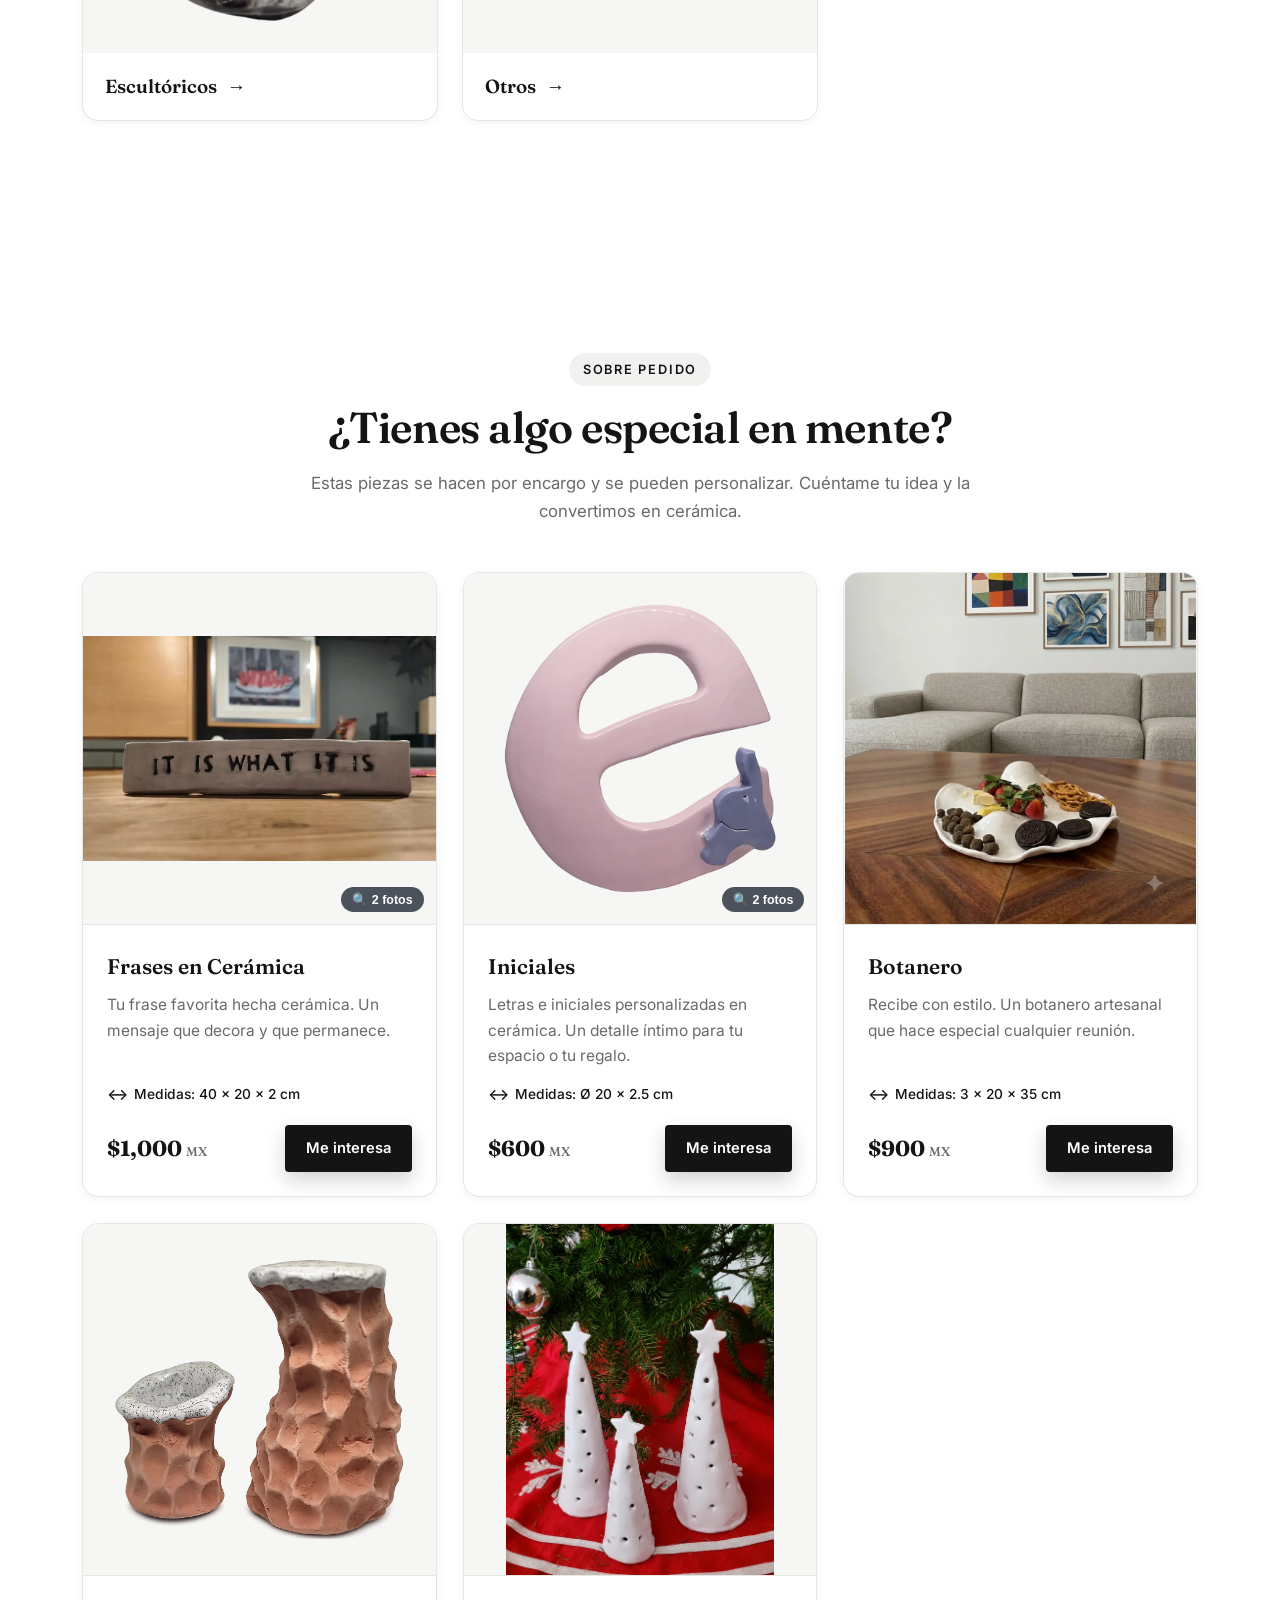
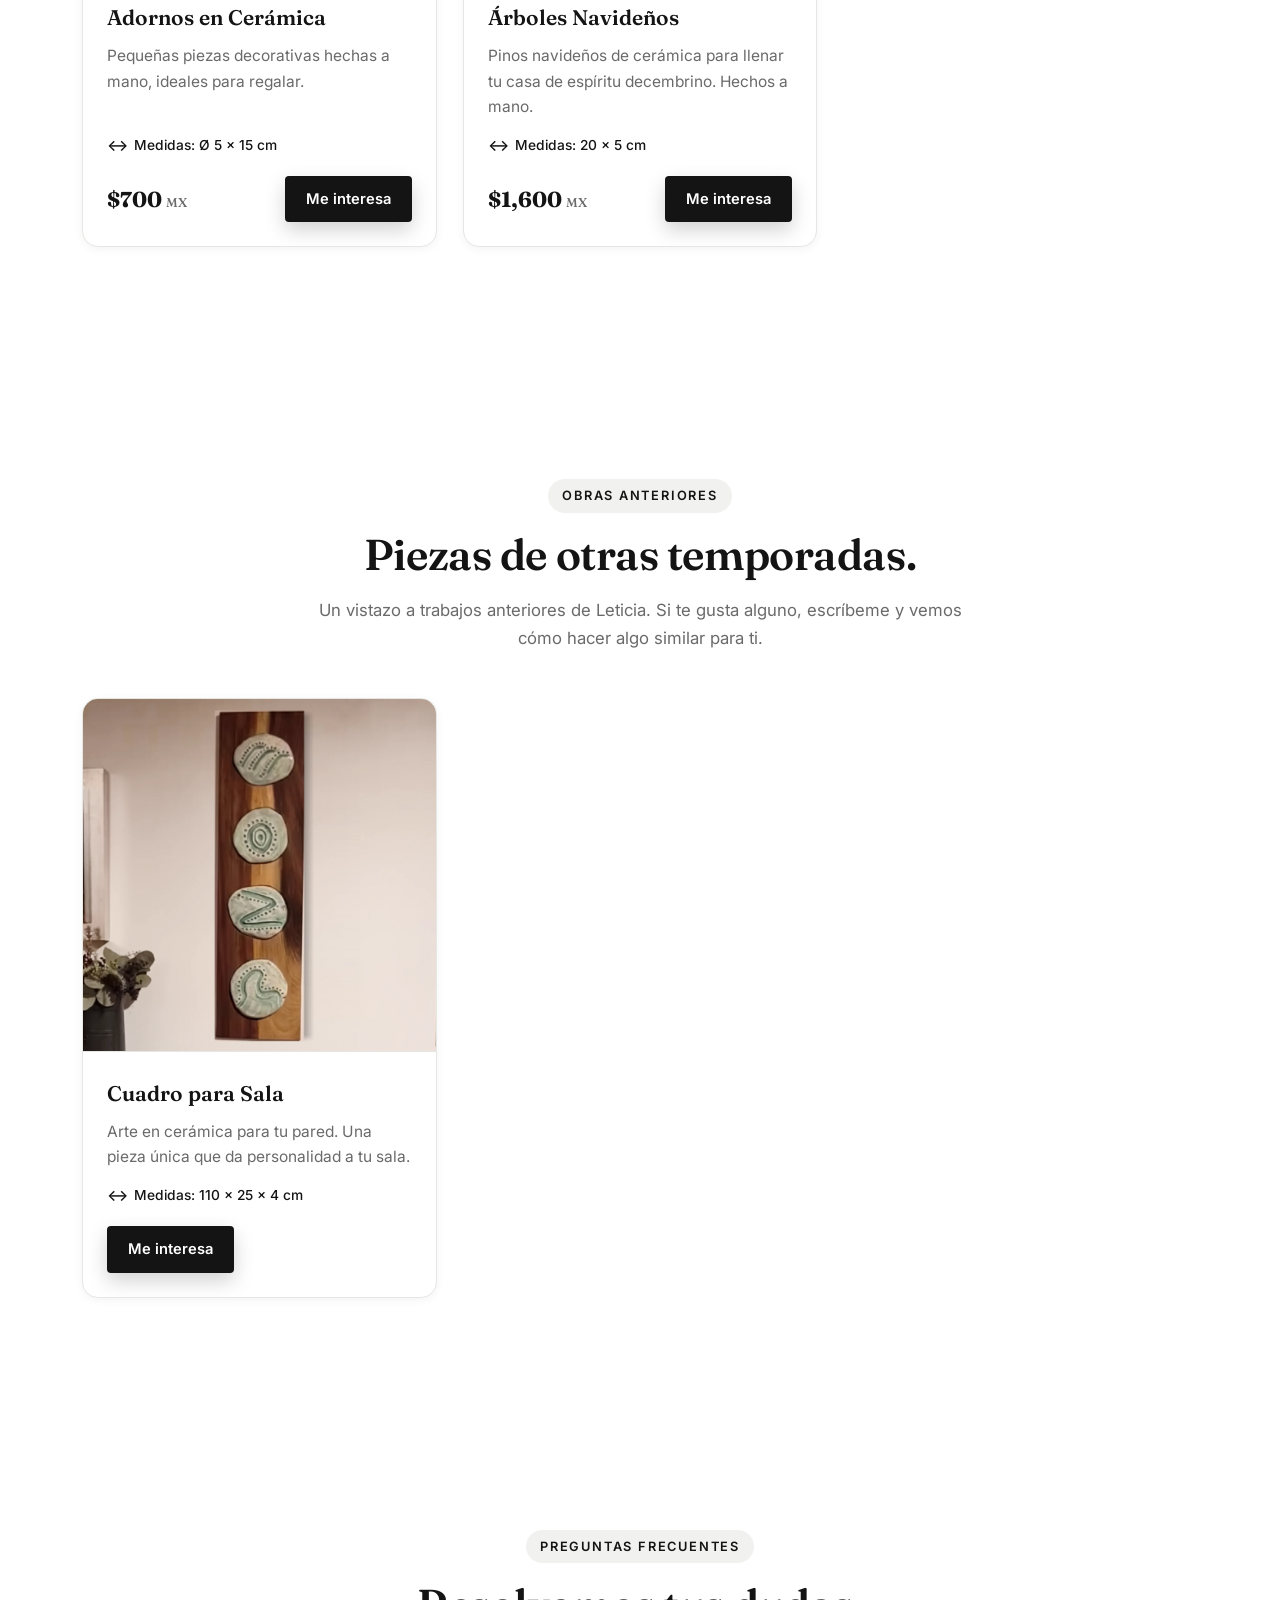
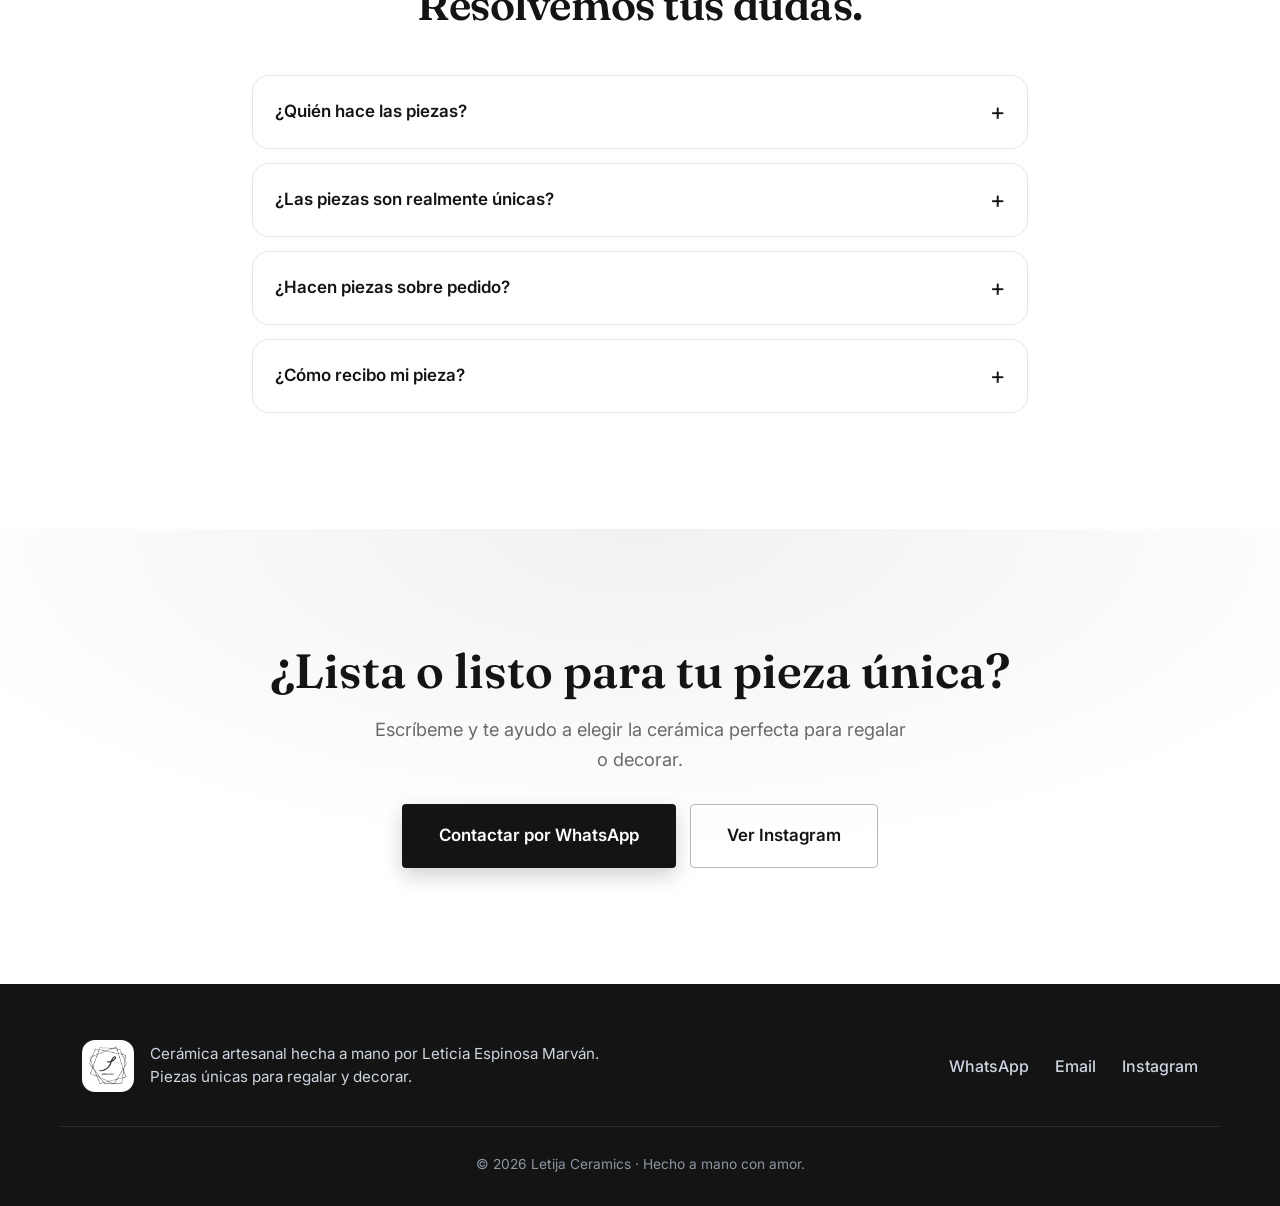
==== commit 64217628: "Normalizar encuadre de fotos: pieza centrada (vertical y horizontal) y a tamaño uniforme - Recorta e" ====
--- a/index.html
+++ b/index.html
@@ -39,7 +39,7 @@
   <link href="https://fonts.googleapis.com/css2?family=Fraunces:opsz,wght@9..144,400;9..144,500;9..144,600;9..144,700&family=Inter:wght@400;500;600;700&display=swap" rel="stylesheet" />
 
   <link rel="icon" type="image/png" href="Logotipo.png" />
-  <link rel="stylesheet" href="styles.css?v=14" />
+  <link rel="stylesheet" href="styles.css?v=15" />
 
   <!-- ===== Datos estructurados (SEO + GEO para LLMs) ===== -->
   <script type="application/ld+json" id="jsonld-business">
@@ -72,7 +72,7 @@
   }
   </script>
   <script type="application/ld+json" id="jsonld-productos">
-  {"@context":"https://schema.org","@type":"ItemList","name":"Catálogo de cerámica artesanal Letija Ceramics","itemListElement":[{"@type":"Product","position":1,"name":"Florero Dodecaedro","category":"Floreros y Macetas","image":"https://letijaceramics.com.mx/Florero%20Dodecaedro.png","description":"Escultura geométrica que transforma cualquier ramo en una pieza central. Doce caras que juegan con la luz. Medidas: 10 × 18 × 18 cm.","brand":"Letija Ceramics","offers":{"@type":"Offer","price":"1000","priceCurrency":"MXN","availability":"https://schema.org/InStock"}},{"@type":"Product","position":2,"name":"Florero Minimalista","category":"Floreros y Macetas","image":"https://letijaceramics.com.mx/Florero%20Minimalista%20con%20Flores.png","description":"Líneas puras y elegantes para un solo tallo o un ramo minimalista. Sobriedad que combina con todo. Medidas: 6 × 23 × 4 cm.","brand":"Letija Ceramics","offers":{"@type":"Offer","price":"920","priceCurrency":"MXN","availability":"https://schema.org/InStock"}},{"@type":"Product","position":3,"name":"Florero Plateado","category":"Floreros y Macetas","image":"https://letijaceramics.com.mx/Florero%20Negro.png","description":"Florero de acabado plateado con presencia escultórica. Un brillo elegante y contemporáneo para tu mesa o repisa. Medidas: 16 × 13 × 11.5 cm.","brand":"Letija Ceramics","offers":{"@type":"Offer","price":"900","priceCurrency":"MXN","availability":"https://schema.org/InStock"}},{"@type":"Product","position":4,"name":"Ensaladera Verde","category":"Bowls y Ensaladeras","image":"https://letijaceramics.com.mx/Ensaladera%20verde.png","description":"Bowl de color vibrante para servir o decorar. Alegría hecha cerámica para tu mesa. Medidas: Ø 21 × 10 cm.","brand":"Letija Ceramics","offers":{"@type":"Offer","price":"1200","priceCurrency":"MXN","availability":"https://schema.org/InStock"}},{"@type":"Product","position":5,"name":"Ensaladera torneada","category":"Bowls y Ensaladeras","image":"https://letijaceramics.com.mx/Ensaladera%201a.png","description":"Ensaladera torneada a mano, perfecta para lucir en la mesa y servir con estilo. Medidas: Ø 22 × 7.5 cm.","brand":"Letija Ceramics","offers":{"@type":"Offer","price":"900","priceCurrency":"MXN","availability":"https://schema.org/InStock"}},{"@type":"Product","position":6,"name":"Bowl Café","category":"Bowls y Ensaladeras","image":"https://letijaceramics.com.mx/Bowl%20Cafe%20a.png","description":"Bowl en tono café, cálido y versátil, ideal para el día a día o para decorar. Medidas: Ø 15 × 7.5 cm.","brand":"Letija Ceramics","offers":{"@type":"Offer","price":"800","priceCurrency":"MXN","availability":"https://schema.org/InStock"}},{"@type":"Product","position":7,"name":"Taza con mensaje","category":"Tazas","image":"https://letijaceramics.com.mx/Taza%201a.png","description":"Una taza con mensaje que alegra cada café. El regalo cotidiano que se usa y se recuerda. Medidas: Ø 10 × 13.5 × 7.5 cm.","brand":"Letija Ceramics","offers":{"@type":"Offer","price":"500","priceCurrency":"MXN","availability":"https://schema.org/InStock"}},{"@type":"Product","position":8,"name":"Taza Azul para café express","category":"Tazas","image":"https://letijaceramics.com.mx/Taza%202a.png","description":"Taza azul de café express; pequeña, elegante y perfecta para tu ritual mañanero. Medidas: Ø 8 × 5.5 cm.","brand":"Letija Ceramics","offers":{"@type":"Offer","price":"500","priceCurrency":"MXN","availability":"https://schema.org/InStock"}},{"@type":"Product","position":9,"name":"Taza Skyline","category":"Tazas","image":"https://letijaceramics.com.mx/Taza%203a.png","description":"Taza azul artesanal para tu bebida favorita. Color y carácter en cada sorbo. Medidas: Ø 9 × 9 cm.","brand":"Letija Ceramics","offers":{"@type":"Offer","price":"500","priceCurrency":"MXN","availability":"https://schema.org/InStock"}},{"@type":"Product","position":10,"name":"Taza Café para café express","category":"Tazas","image":"https://letijaceramics.com.mx/Taza%204b.png","description":"Taza café de express, cálida y compacta, para disfrutar tu shot perfecto. Medidas: Ø 8 × 5.5 cm.","brand":"Letija Ceramics","offers":{"@type":"Offer","price":"500","priceCurrency":"MXN","availability":"https://schema.org/InStock"}},{"@type":"Product","position":11,"name":"Tazón con Pescados","category":"Tazas","image":"https://letijaceramics.com.mx/Tazon%201c.png","description":"Tazón artesanal decorado con pescados. Alegra tu desayuno con un toque marino. Medidas: Ø 10 × 9.5 cm.","brand":"Letija Ceramics","offers":{"@type":"Offer","price":"500","priceCurrency":"MXN","availability":"https://schema.org/InStock"}},{"@type":"Product","position":12,"name":"Tazón con Ballena","category":"Tazas","image":"https://letijaceramics.com.mx/Tazon%202a.png","description":"Tazón con una ballena pintada a mano. Un detalle encantador para grandes y chicos. Medidas: Ø 10 × 9.5 cm.","brand":"Letija Ceramics","offers":{"@type":"Offer","price":"500","priceCurrency":"MXN","availability":"https://schema.org/InStock"}},{"@type":"Product","position":13,"name":"Escultura Moderna","category":"Escultóricos","image":"https://letijaceramics.com.mx/Adorno%203a.png","description":"Juego de dos tonos en una pieza que se roba las miradas. Medidas: 10 × 30 cm.","brand":"Letija Ceramics","offers":{"@type":"Offer","price":"900","priceCurrency":"MXN","availability":"https://schema.org/InStock"}},{"@type":"Product","position":14,"name":"Bowl Terracota","category":"Otros","image":"https://letijaceramics.com.mx/Bowl%20Terracota%20a.png","description":"Calidez de la terracota en una pieza decorativa con textura artesanal. Medidas: Ø 17.5 × 7.5 cm.","brand":"Letija Ceramics","offers":{"@type":"Offer","price":"975","priceCurrency":"MXN","availability":"https://schema.org/InStock"}},{"@type":"Product","position":15,"name":"Joyero para burós","category":"Otros","image":"https://letijaceramics.com.mx/Joyero%20con%20Lentes.png","description":"Pequeño joyero donde descansan tus anillos, lentes o llaves. Orden con estilo junto a la cama. Medidas: 3 × 7 × 10 cm.","brand":"Letija Ceramics","offers":{"@type":"Offer","price":"500","priceCurrency":"MXN","availability":"https://schema.org/InStock"}},{"@type":"Product","position":16,"name":"Tequilero","category":"Otros","image":"https://letijaceramics.com.mx/Tequilero%201a.png","description":"Tequilero de cerámica para brindar con estilo. Pequeño gran protagonista de la reunión. Medidas: 12 × 4 cm.","brand":"Letija Ceramics","offers":{"@type":"Offer","price":"600","priceCurrency":"MXN","availability":"https://schema.org/InStock"}}]}
+  {"@context":"https://schema.org","@type":"ItemList","name":"Catálogo de cerámica artesanal Letija Ceramics","itemListElement":[{"@type":"Product","position":1,"name":"Florero Dodecaedro","category":"Floreros y Macetas","image":"https://letijaceramics.com.mx/Florero%20Dodecaedro.png?v=20260728","description":"Escultura geométrica que transforma cualquier ramo en una pieza central. Doce caras que juegan con la luz. Medidas: 10 × 18 × 18 cm.","brand":"Letija Ceramics","offers":{"@type":"Offer","price":"1000","priceCurrency":"MXN","availability":"https://schema.org/InStock"}},{"@type":"Product","position":2,"name":"Florero Minimalista","category":"Floreros y Macetas","image":"https://letijaceramics.com.mx/Florero%20Minimalista%20con%20Flores.png?v=20260728","description":"Líneas puras y elegantes para un solo tallo o un ramo minimalista. Sobriedad que combina con todo. Medidas: 6 × 23 × 4 cm.","brand":"Letija Ceramics","offers":{"@type":"Offer","price":"920","priceCurrency":"MXN","availability":"https://schema.org/InStock"}},{"@type":"Product","position":3,"name":"Florero Plateado","category":"Floreros y Macetas","image":"https://letijaceramics.com.mx/Florero%20Negro.png?v=20260728","description":"Florero de acabado plateado con presencia escultórica. Un brillo elegante y contemporáneo para tu mesa o repisa. Medidas: 16 × 13 × 11.5 cm.","brand":"Letija Ceramics","offers":{"@type":"Offer","price":"900","priceCurrency":"MXN","availability":"https://schema.org/InStock"}},{"@type":"Product","position":4,"name":"Ensaladera Verde","category":"Bowls y Ensaladeras","image":"https://letijaceramics.com.mx/Ensaladera%20verde.png?v=20260728","description":"Bowl de color vibrante para servir o decorar. Alegría hecha cerámica para tu mesa. Medidas: Ø 21 × 10 cm.","brand":"Letija Ceramics","offers":{"@type":"Offer","price":"1200","priceCurrency":"MXN","availability":"https://schema.org/InStock"}},{"@type":"Product","position":5,"name":"Ensaladera torneada","category":"Bowls y Ensaladeras","image":"https://letijaceramics.com.mx/Ensaladera%201a.png?v=20260728","description":"Ensaladera torneada a mano, perfecta para lucir en la mesa y servir con estilo. Medidas: Ø 22 × 7.5 cm.","brand":"Letija Ceramics","offers":{"@type":"Offer","price":"900","priceCurrency":"MXN","availability":"https://schema.org/InStock"}},{"@type":"Product","position":6,"name":"Bowl Café","category":"Bowls y Ensaladeras","image":"https://letijaceramics.com.mx/Bowl%20Cafe%20a.png?v=20260728","description":"Bowl en tono café, cálido y versátil, ideal para el día a día o para decorar. Medidas: Ø 15 × 7.5 cm.","brand":"Letija Ceramics","offers":{"@type":"Offer","price":"800","priceCurrency":"MXN","availability":"https://schema.org/InStock"}},{"@type":"Product","position":7,"name":"Taza con mensaje","category":"Tazas","image":"https://letijaceramics.com.mx/Taza%201a.png?v=20260728","description":"Una taza con mensaje que alegra cada café. El regalo cotidiano que se usa y se recuerda. Medidas: Ø 10 × 13.5 × 7.5 cm.","brand":"Letija Ceramics","offers":{"@type":"Offer","price":"500","priceCurrency":"MXN","availability":"https://schema.org/InStock"}},{"@type":"Product","position":8,"name":"Taza Azul para café express","category":"Tazas","image":"https://letijaceramics.com.mx/Taza%202a.png?v=20260728","description":"Taza azul de café express; pequeña, elegante y perfecta para tu ritual mañanero. Medidas: Ø 8 × 5.5 cm.","brand":"Letija Ceramics","offers":{"@type":"Offer","price":"500","priceCurrency":"MXN","availability":"https://schema.org/InStock"}},{"@type":"Product","position":9,"name":"Taza Skyline","category":"Tazas","image":"https://letijaceramics.com.mx/Taza%203a.png?v=20260728","description":"Taza azul artesanal para tu bebida favorita. Color y carácter en cada sorbo. Medidas: Ø 9 × 9 cm.","brand":"Letija Ceramics","offers":{"@type":"Offer","price":"500","priceCurrency":"MXN","availability":"https://schema.org/InStock"}},{"@type":"Product","position":10,"name":"Taza Café para café express","category":"Tazas","image":"https://letijaceramics.com.mx/Taza%204b.png?v=20260728","description":"Taza café de express, cálida y compacta, para disfrutar tu shot perfecto. Medidas: Ø 8 × 5.5 cm.","brand":"Letija Ceramics","offers":{"@type":"Offer","price":"500","priceCurrency":"MXN","availability":"https://schema.org/InStock"}},{"@type":"Product","position":11,"name":"Tazón con Pescados","category":"Tazas","image":"https://letijaceramics.com.mx/Tazon%201c.png?v=20260728","description":"Tazón artesanal decorado con pescados. Alegra tu desayuno con un toque marino. Medidas: Ø 10 × 9.5 cm.","brand":"Letija Ceramics","offers":{"@type":"Offer","price":"500","priceCurrency":"MXN","availability":"https://schema.org/InStock"}},{"@type":"Product","position":12,"name":"Tazón con Ballena","category":"Tazas","image":"https://letijaceramics.com.mx/Tazon%202a.png?v=20260728","description":"Tazón con una ballena pintada a mano. Un detalle encantador para grandes y chicos. Medidas: Ø 10 × 9.5 cm.","brand":"Letija Ceramics","offers":{"@type":"Offer","price":"500","priceCurrency":"MXN","availability":"https://schema.org/InStock"}},{"@type":"Product","position":13,"name":"Escultura Moderna","category":"Escultóricos","image":"https://letijaceramics.com.mx/Adorno%203a.png?v=20260728","description":"Juego de dos tonos en una pieza que se roba las miradas. Medidas: 10 × 30 cm.","brand":"Letija Ceramics","offers":{"@type":"Offer","price":"900","priceCurrency":"MXN","availability":"https://schema.org/InStock"}},{"@type":"Product","position":14,"name":"Bowl Terracota","category":"Otros","image":"https://letijaceramics.com.mx/Bowl%20Terracota%20a.png?v=20260728","description":"Calidez de la terracota en una pieza decorativa con textura artesanal. Medidas: Ø 17.5 × 7.5 cm.","brand":"Letija Ceramics","offers":{"@type":"Offer","price":"975","priceCurrency":"MXN","availability":"https://schema.org/InStock"}},{"@type":"Product","position":15,"name":"Joyero para burós","category":"Otros","image":"https://letijaceramics.com.mx/Joyero%20con%20Lentes.png?v=20260728","description":"Pequeño joyero donde descansan tus anillos, lentes o llaves. Orden con estilo junto a la cama. Medidas: 3 × 7 × 10 cm.","brand":"Letija Ceramics","offers":{"@type":"Offer","price":"500","priceCurrency":"MXN","availability":"https://schema.org/InStock"}},{"@type":"Product","position":16,"name":"Tequilero","category":"Otros","image":"https://letijaceramics.com.mx/Tequilero%201a.png?v=20260728","description":"Tequilero de cerámica para brindar con estilo. Pequeño gran protagonista de la reunión. Medidas: 12 × 4 cm.","brand":"Letija Ceramics","offers":{"@type":"Offer","price":"600","priceCurrency":"MXN","availability":"https://schema.org/InStock"}}]}
   </script>
   <script type="application/ld+json">
   {
@@ -220,36 +220,36 @@
 <!-- AUTO:CATEGORIAS:START -->
           <a class="cat-card" href="#floreros" aria-label="Ver Floreros y Macetas">
             <span class="cat-card-media"><picture>
-  <source srcset="Florero%20Dodecaedro.webp" type="image/webp" />
-  <img src="Florero%20Dodecaedro.png" alt="Floreros y Macetas" loading="lazy" />
+  <source srcset="Florero%20Dodecaedro.webp?v=20260728" type="image/webp" />
+  <img src="Florero%20Dodecaedro.png?v=20260728" alt="Floreros y Macetas" loading="lazy" />
 </picture></span>
             <span class="cat-card-name">Floreros y Macetas <span class="arrow" aria-hidden="true">→</span></span>
           </a>
           <a class="cat-card" href="#bowls" aria-label="Ver Bowls y Ensaladeras">
             <span class="cat-card-media"><picture>
-  <source srcset="Ensaladera%20verde.webp" type="image/webp" />
-  <img src="Ensaladera%20verde.png" alt="Bowls y Ensaladeras" loading="lazy" />
+  <source srcset="Ensaladera%20verde.webp?v=20260728" type="image/webp" />
+  <img src="Ensaladera%20verde.png?v=20260728" alt="Bowls y Ensaladeras" loading="lazy" />
 </picture></span>
             <span class="cat-card-name">Bowls y Ensaladeras <span class="arrow" aria-hidden="true">→</span></span>
           </a>
           <a class="cat-card" href="#tazas" aria-label="Ver Tazas">
             <span class="cat-card-media"><picture>
-  <source srcset="Taza%201a.webp" type="image/webp" />
-  <img src="Taza%201a.png" alt="Tazas" loading="lazy" />
+  <source srcset="Taza%201a.webp?v=20260728" type="image/webp" />
+  <img src="Taza%201a.png?v=20260728" alt="Tazas" loading="lazy" />
 </picture></span>
             <span class="cat-card-name">Tazas <span class="arrow" aria-hidden="true">→</span></span>
           </a>
           <a class="cat-card" href="#esculturas" aria-label="Ver Escultóricos">
             <span class="cat-card-media"><picture>
-  <source srcset="Adorno%203a.webp" type="image/webp" />
-  <img src="Adorno%203a.png" alt="Escultóricos" loading="lazy" />
+  <source srcset="Adorno%203a.webp?v=20260728" type="image/webp" />
+  <img src="Adorno%203a.png?v=20260728" alt="Escultóricos" loading="lazy" />
 </picture></span>
             <span class="cat-card-name">Escultóricos <span class="arrow" aria-hidden="true">→</span></span>
           </a>
           <a class="cat-card" href="#otros" aria-label="Ver Otros">
             <span class="cat-card-media"><picture>
-  <source srcset="Bowl%20Terracota%20a.webp" type="image/webp" />
-  <img src="Bowl%20Terracota%20a.png" alt="Otros" loading="lazy" />
+  <source srcset="Bowl%20Terracota%20a.webp?v=20260728" type="image/webp" />
+  <img src="Bowl%20Terracota%20a.png?v=20260728" alt="Otros" loading="lazy" />
 </picture></span>
             <span class="cat-card-name">Otros <span class="arrow" aria-hidden="true">→</span></span>
           </a>
@@ -261,11 +261,11 @@
           <h3 class="category-title">Floreros y Macetas</h3>
           <div class="catalog-grid">
 <!-- AUTO:PRODUCTOS:floreros:START -->
-            <article class="product-card" data-title="Florero Dodecaedro" data-images="Florero%20Dodecaedro.png|Florero.jpeg|Florero%20Geometrico.png" data-images-webp="Florero%20Dodecaedro.webp|Florero.webp|Florero%20Geometrico.webp">
-              <button type="button" class="product-media media-cover" aria-label="Ver imágenes de Florero Dodecaedro">
-                <picture>
-                  <source srcset="Florero%20Dodecaedro.webp" type="image/webp" />
-                  <img src="Florero%20Dodecaedro.png" alt="Florero Dodecaedro de cerámica artesanal con flores" loading="lazy" style="object-position: 50% 50%" />
+            <article class="product-card" data-title="Florero Dodecaedro" data-images="Florero%20Dodecaedro.png?v=20260728|Florero.jpeg?v=20260728|Florero%20Geometrico.png?v=20260728" data-images-webp="Florero%20Dodecaedro.webp?v=20260728|Florero.webp?v=20260728|Florero%20Geometrico.webp?v=20260728">
+              <button type="button" class="product-media" aria-label="Ver imágenes de Florero Dodecaedro">
+                <picture>
+                  <source srcset="Florero%20Dodecaedro.webp?v=20260728" type="image/webp" />
+                  <img src="Florero%20Dodecaedro.png?v=20260728" alt="Florero Dodecaedro de cerámica artesanal con flores" loading="lazy" />
                 </picture>
                 <span class="media-badge" aria-hidden="true">🔍 3 fotos</span>
               </button>
@@ -280,11 +280,11 @@
               </div>
             </article>
 
-            <article class="product-card" data-title="Florero Minimalista" data-images="Florero%20Minimalista%20con%20Flores.png|Florero%202a.png|Florero%202b.png|Florero%202c.png|Florero%202d.png" data-images-webp="Florero%20Minimalista%20con%20Flores.webp|Florero%202a.webp|Florero%202b.webp|Florero%202c.webp|Florero%202d.webp">
-              <button type="button" class="product-media media-cover" aria-label="Ver imágenes de Florero Minimalista">
-                <picture>
-                  <source srcset="Florero%20Minimalista%20con%20Flores.webp" type="image/webp" />
-                  <img src="Florero%20Minimalista%20con%20Flores.png" alt="Florero Minimalista de cerámica artesanal" loading="lazy" style="object-position: 50% 50%" />
+            <article class="product-card" data-title="Florero Minimalista" data-images="Florero%20Minimalista%20con%20Flores.png?v=20260728|Florero%202a.png?v=20260728|Florero%202b.png?v=20260728|Florero%202c.png?v=20260728|Florero%202d.png?v=20260728" data-images-webp="Florero%20Minimalista%20con%20Flores.webp?v=20260728|Florero%202a.webp?v=20260728|Florero%202b.webp?v=20260728|Florero%202c.webp?v=20260728|Florero%202d.webp?v=20260728">
+              <button type="button" class="product-media" aria-label="Ver imágenes de Florero Minimalista">
+                <picture>
+                  <source srcset="Florero%20Minimalista%20con%20Flores.webp?v=20260728" type="image/webp" />
+                  <img src="Florero%20Minimalista%20con%20Flores.png?v=20260728" alt="Florero Minimalista de cerámica artesanal" loading="lazy" />
                 </picture>
                 <span class="media-badge" aria-hidden="true">🔍 5 fotos</span>
               </button>
@@ -299,11 +299,11 @@
               </div>
             </article>
 
-            <article class="product-card" data-title="Florero Plateado" data-images="Florero%20Negro.png|Florero%20Negro%202.png|Florero%20Negro%201.png|Florero%20Negro%203.png" data-images-webp="Florero%20Negro.webp|Florero%20Negro%202.webp|Florero%20Negro%201.webp|Florero%20Negro%203.webp">
-              <button type="button" class="product-media media-cover" aria-label="Ver imágenes de Florero Plateado">
-                <picture>
-                  <source srcset="Florero%20Negro.webp" type="image/webp" />
-                  <img src="Florero%20Negro.png" alt="Florero plateado de cerámica artesanal" loading="lazy" style="object-position: 58% 50%" />
+            <article class="product-card" data-title="Florero Plateado" data-images="Florero%20Negro.png?v=20260728|Florero%20Negro%202.png?v=20260728|Florero%20Negro%201.png?v=20260728|Florero%20Negro%203.png?v=20260728" data-images-webp="Florero%20Negro.webp?v=20260728|Florero%20Negro%202.webp?v=20260728|Florero%20Negro%201.webp?v=20260728|Florero%20Negro%203.webp?v=20260728">
+              <button type="button" class="product-media" aria-label="Ver imágenes de Florero Plateado">
+                <picture>
+                  <source srcset="Florero%20Negro.webp?v=20260728" type="image/webp" />
+                  <img src="Florero%20Negro.png?v=20260728" alt="Florero plateado de cerámica artesanal" loading="lazy" />
                 </picture>
                 <span class="media-badge" aria-hidden="true">🔍 4 fotos</span>
               </button>
@@ -326,11 +326,11 @@
           <h3 class="category-title">Bowls y Ensaladeras</h3>
           <div class="catalog-grid">
 <!-- AUTO:PRODUCTOS:bowls:START -->
-            <article class="product-card" data-title="Ensaladera Verde" data-images="Ensaladera%20verde.png|Ensaladera%20Verde%20a.png|Ensaladera%20Verde%20b.png" data-images-webp="Ensaladera%20verde.webp|Ensaladera%20Verde%20a.webp|Ensaladera%20Verde%20b.webp">
-              <button type="button" class="product-media media-cover" aria-label="Ver imágenes de Ensaladera Verde">
-                <picture>
-                  <source srcset="Ensaladera%20verde.webp" type="image/webp" />
-                  <img src="Ensaladera%20verde.png" alt="Ensaladera verde de cerámica artesanal" loading="lazy" style="object-position: 49% 59%" />
+            <article class="product-card" data-title="Ensaladera Verde" data-images="Ensaladera%20verde.png?v=20260728|Ensaladera%20Verde%20a.png?v=20260728|Ensaladera%20Verde%20b.png?v=20260728" data-images-webp="Ensaladera%20verde.webp?v=20260728|Ensaladera%20Verde%20a.webp?v=20260728|Ensaladera%20Verde%20b.webp?v=20260728">
+              <button type="button" class="product-media" aria-label="Ver imágenes de Ensaladera Verde">
+                <picture>
+                  <source srcset="Ensaladera%20verde.webp?v=20260728" type="image/webp" />
+                  <img src="Ensaladera%20verde.png?v=20260728" alt="Ensaladera verde de cerámica artesanal" loading="lazy" />
                 </picture>
                 <span class="media-badge" aria-hidden="true">🔍 3 fotos</span>
               </button>
@@ -345,11 +345,11 @@
               </div>
             </article>
 
-            <article class="product-card" data-title="Ensaladera torneada" data-images="Ensaladera%201a.png|Ensaladera%201b.png|Ensaladera%201c.png" data-images-webp="Ensaladera%201a.webp|Ensaladera%201b.webp|Ensaladera%201c.webp">
-              <button type="button" class="product-media media-cover" aria-label="Ver imágenes de Ensaladera torneada">
-                <picture>
-                  <source srcset="Ensaladera%201a.webp" type="image/webp" />
-                  <img src="Ensaladera%201a.png" alt="Ensaladera torneada de cerámica artesanal" loading="lazy" style="object-position: 35% center" />
+            <article class="product-card" data-title="Ensaladera torneada" data-images="Ensaladera%201a.png?v=20260728|Ensaladera%201b.png?v=20260728|Ensaladera%201c.png?v=20260728" data-images-webp="Ensaladera%201a.webp?v=20260728|Ensaladera%201b.webp?v=20260728|Ensaladera%201c.webp?v=20260728">
+              <button type="button" class="product-media" aria-label="Ver imágenes de Ensaladera torneada">
+                <picture>
+                  <source srcset="Ensaladera%201a.webp?v=20260728" type="image/webp" />
+                  <img src="Ensaladera%201a.png?v=20260728" alt="Ensaladera torneada de cerámica artesanal" loading="lazy" />
                 </picture>
                 <span class="media-badge" aria-hidden="true">🔍 3 fotos</span>
               </button>
@@ -364,11 +364,11 @@
               </div>
             </article>
 
-            <article class="product-card" data-title="Bowl Café" data-images="Bowl%20Cafe%20a.png|Bowl%20caf%C3%A9%20con%20cuchara.png|Bowl%20Cafe%20b.png|Bowl%20Cafe%20c.png|Bowl%20Cafe%20d.png" data-images-webp="Bowl%20Cafe%20a.webp|Bowl%20caf%C3%A9%20con%20cuchara.webp|Bowl%20Cafe%20b.webp|Bowl%20Cafe%20c.webp|Bowl%20Cafe%20d.webp">
-              <button type="button" class="product-media media-cover" aria-label="Ver imágenes de Bowl Café">
-                <picture>
-                  <source srcset="Bowl%20Cafe%20a.webp" type="image/webp" />
-                  <img src="Bowl%20Cafe%20a.png" alt="Bowl café de cerámica artesanal" loading="lazy" style="object-position: 56% 67%" />
+            <article class="product-card" data-title="Bowl Café" data-images="Bowl%20Cafe%20a.png?v=20260728|Bowl%20caf%C3%A9%20con%20cuchara.png?v=20260728|Bowl%20Cafe%20b.png?v=20260728|Bowl%20Cafe%20c.png?v=20260728|Bowl%20Cafe%20d.png?v=20260728" data-images-webp="Bowl%20Cafe%20a.webp?v=20260728|Bowl%20caf%C3%A9%20con%20cuchara.webp?v=20260728|Bowl%20Cafe%20b.webp?v=20260728|Bowl%20Cafe%20c.webp?v=20260728|Bowl%20Cafe%20d.webp?v=20260728">
+              <button type="button" class="product-media" aria-label="Ver imágenes de Bowl Café">
+                <picture>
+                  <source srcset="Bowl%20Cafe%20a.webp?v=20260728" type="image/webp" />
+                  <img src="Bowl%20Cafe%20a.png?v=20260728" alt="Bowl café de cerámica artesanal" loading="lazy" />
                 </picture>
                 <span class="media-badge" aria-hidden="true">🔍 5 fotos</span>
               </button>
@@ -391,11 +391,11 @@
           <h3 class="category-title">Tazas</h3>
           <div class="catalog-grid">
 <!-- AUTO:PRODUCTOS:tazas:START -->
-            <article class="product-card" data-title="Taza con mensaje" data-images="Taza%201a.png|Taza%201b.png" data-images-webp="Taza%201a.webp|Taza%201b.webp">
-              <button type="button" class="product-media media-cover" aria-label="Ver imágenes de Taza con mensaje">
-                <picture>
-                  <source srcset="Taza%201a.webp" type="image/webp" />
-                  <img src="Taza%201a.png" alt="Taza con mensaje de cerámica artesanal" loading="lazy" style="object-position: 55% 48%" />
+            <article class="product-card" data-title="Taza con mensaje" data-images="Taza%201a.png?v=20260728|Taza%201b.png?v=20260728" data-images-webp="Taza%201a.webp?v=20260728|Taza%201b.webp?v=20260728">
+              <button type="button" class="product-media" aria-label="Ver imágenes de Taza con mensaje">
+                <picture>
+                  <source srcset="Taza%201a.webp?v=20260728" type="image/webp" />
+                  <img src="Taza%201a.png?v=20260728" alt="Taza con mensaje de cerámica artesanal" loading="lazy" />
                 </picture>
                 <span class="media-badge" aria-hidden="true">🔍 2 fotos</span>
               </button>
@@ -410,11 +410,11 @@
               </div>
             </article>
 
-            <article class="product-card" data-title="Taza Azul para café express" data-images="Taza%202a.png|Taza%202b.png" data-images-webp="Taza%202a.webp|Taza%202b.webp">
-              <button type="button" class="product-media media-cover" aria-label="Ver imágenes de Taza Azul para café express">
-                <picture>
-                  <source srcset="Taza%202a.webp" type="image/webp" />
-                  <img src="Taza%202a.png" alt="Taza azul para café express de cerámica artesanal" loading="lazy" style="object-position: 45% 52%" />
+            <article class="product-card" data-title="Taza Azul para café express" data-images="Taza%202a.png?v=20260728|Taza%202b.png?v=20260728" data-images-webp="Taza%202a.webp?v=20260728|Taza%202b.webp?v=20260728">
+              <button type="button" class="product-media" aria-label="Ver imágenes de Taza Azul para café express">
+                <picture>
+                  <source srcset="Taza%202a.webp?v=20260728" type="image/webp" />
+                  <img src="Taza%202a.png?v=20260728" alt="Taza azul para café express de cerámica artesanal" loading="lazy" />
                 </picture>
                 <span class="media-badge" aria-hidden="true">🔍 2 fotos</span>
               </button>
@@ -429,11 +429,11 @@
               </div>
             </article>
 
-            <article class="product-card" data-title="Taza Skyline" data-images="Taza%203a.png|Taza%203b.png|Taza%203c.png" data-images-webp="Taza%203a.webp|Taza%203b.webp|Taza%203c.webp">
-              <button type="button" class="product-media media-cover" aria-label="Ver imágenes de Taza Skyline">
-                <picture>
-                  <source srcset="Taza%203a.webp" type="image/webp" />
-                  <img src="Taza%203a.png" alt="Taza Skyline de cerámica artesanal" loading="lazy" style="object-position: 59% 49%" />
+            <article class="product-card" data-title="Taza Skyline" data-images="Taza%203a.png?v=20260728|Taza%203b.png?v=20260728|Taza%203c.png?v=20260728" data-images-webp="Taza%203a.webp?v=20260728|Taza%203b.webp?v=20260728|Taza%203c.webp?v=20260728">
+              <button type="button" class="product-media" aria-label="Ver imágenes de Taza Skyline">
+                <picture>
+                  <source srcset="Taza%203a.webp?v=20260728" type="image/webp" />
+                  <img src="Taza%203a.png?v=20260728" alt="Taza Skyline de cerámica artesanal" loading="lazy" />
                 </picture>
                 <span class="media-badge" aria-hidden="true">🔍 3 fotos</span>
               </button>
@@ -448,11 +448,11 @@
               </div>
             </article>
 
-            <article class="product-card" data-title="Taza Café para café express" data-images="Taza%204b.png|Taza%204a.png" data-images-webp="Taza%204b.webp|Taza%204a.webp">
-              <button type="button" class="product-media media-cover" aria-label="Ver imágenes de Taza Café para café express">
-                <picture>
-                  <source srcset="Taza%204b.webp" type="image/webp" />
-                  <img src="Taza%204b.png" alt="Taza café para café express de cerámica artesanal" loading="lazy" style="object-position: 58% 64%" />
+            <article class="product-card" data-title="Taza Café para café express" data-images="Taza%204b.png?v=20260728|Taza%204a.png?v=20260728" data-images-webp="Taza%204b.webp?v=20260728|Taza%204a.webp?v=20260728">
+              <button type="button" class="product-media" aria-label="Ver imágenes de Taza Café para café express">
+                <picture>
+                  <source srcset="Taza%204b.webp?v=20260728" type="image/webp" />
+                  <img src="Taza%204b.png?v=20260728" alt="Taza café para café express de cerámica artesanal" loading="lazy" />
                 </picture>
                 <span class="media-badge" aria-hidden="true">🔍 2 fotos</span>
               </button>
@@ -467,11 +467,11 @@
               </div>
             </article>
 
-            <article class="product-card" data-title="Tazón con Pescados" data-images="Tazon%201c.png|Tazon%201a.png|Tazon%201b.png" data-images-webp="Tazon%201c.webp|Tazon%201a.webp|Tazon%201b.webp">
-              <button type="button" class="product-media media-cover" aria-label="Ver imágenes de Tazón con Pescados">
-                <picture>
-                  <source srcset="Tazon%201c.webp" type="image/webp" />
-                  <img src="Tazon%201c.png" alt="Tazón con pescados de cerámica artesanal" loading="lazy" style="object-position: 61% 67%" />
+            <article class="product-card" data-title="Tazón con Pescados" data-images="Tazon%201c.png?v=20260728|Tazon%201a.png?v=20260728|Tazon%201b.png?v=20260728" data-images-webp="Tazon%201c.webp?v=20260728|Tazon%201a.webp?v=20260728|Tazon%201b.webp?v=20260728">
+              <button type="button" class="product-media" aria-label="Ver imágenes de Tazón con Pescados">
+                <picture>
+                  <source srcset="Tazon%201c.webp?v=20260728" type="image/webp" />
+                  <img src="Tazon%201c.png?v=20260728" alt="Tazón con pescados de cerámica artesanal" loading="lazy" />
                 </picture>
                 <span class="media-badge" aria-hidden="true">🔍 3 fotos</span>
               </button>
@@ -486,11 +486,11 @@
               </div>
             </article>
 
-            <article class="product-card" data-title="Tazón con Ballena" data-images="Tazon%202a.png|Tazon%202b.png" data-images-webp="Tazon%202a.webp|Tazon%202b.webp">
-              <button type="button" class="product-media media-cover" aria-label="Ver imágenes de Tazón con Ballena">
-                <picture>
-                  <source srcset="Tazon%202a.webp" type="image/webp" />
-                  <img src="Tazon%202a.png" alt="Tazón con ballena de cerámica artesanal" loading="lazy" style="object-position: 62% 40%" />
+            <article class="product-card" data-title="Tazón con Ballena" data-images="Tazon%202a.png?v=20260728|Tazon%202b.png?v=20260728" data-images-webp="Tazon%202a.webp?v=20260728|Tazon%202b.webp?v=20260728">
+              <button type="button" class="product-media" aria-label="Ver imágenes de Tazón con Ballena">
+                <picture>
+                  <source srcset="Tazon%202a.webp?v=20260728" type="image/webp" />
+                  <img src="Tazon%202a.png?v=20260728" alt="Tazón con ballena de cerámica artesanal" loading="lazy" />
                 </picture>
                 <span class="media-badge" aria-hidden="true">🔍 2 fotos</span>
               </button>
@@ -513,11 +513,11 @@
           <h3 class="category-title">Escultóricos</h3>
           <div class="catalog-grid">
 <!-- AUTO:PRODUCTOS:esculturas:START -->
-            <article class="product-card" data-title="Escultura Moderna" data-images="Adorno%203a.png|Adorno%203%20en%20repisa.png|Adorno%203b.png|Adorno%203c.png" data-images-webp="Adorno%203a.webp|Adorno%203%20en%20repisa.webp|Adorno%203b.webp|Adorno%203c.webp">
-              <button type="button" class="product-media media-cover" aria-label="Ver imágenes de Escultura Moderna">
-                <picture>
-                  <source srcset="Adorno%203a.webp" type="image/webp" />
-                  <img src="Adorno%203a.png" alt="Escultura Moderna bicolor de cerámica artesanal" loading="lazy" style="object-position: 50% 50%" />
+            <article class="product-card" data-title="Escultura Moderna" data-images="Adorno%203a.png?v=20260728|Adorno%203%20en%20repisa.png?v=20260728|Adorno%203b.png?v=20260728|Adorno%203c.png?v=20260728" data-images-webp="Adorno%203a.webp?v=20260728|Adorno%203%20en%20repisa.webp?v=20260728|Adorno%203b.webp?v=20260728|Adorno%203c.webp?v=20260728">
+              <button type="button" class="product-media" aria-label="Ver imágenes de Escultura Moderna">
+                <picture>
+                  <source srcset="Adorno%203a.webp?v=20260728" type="image/webp" />
+                  <img src="Adorno%203a.png?v=20260728" alt="Escultura Moderna bicolor de cerámica artesanal" loading="lazy" />
                 </picture>
                 <span class="media-badge" aria-hidden="true">🔍 4 fotos</span>
               </button>
@@ -540,11 +540,11 @@
           <h3 class="category-title">Otros</h3>
           <div class="catalog-grid">
 <!-- AUTO:PRODUCTOS:otros:START -->
-            <article class="product-card" data-title="Bowl Terracota" data-images="Bowl%20Terracota%20a.png|Bowl%20Terracota%20b.png|Bowl%20Terracota%20c.png" data-images-webp="Bowl%20Terracota%20a.webp|Bowl%20Terracota%20b.webp|Bowl%20Terracota%20c.webp">
-              <button type="button" class="product-media media-cover" aria-label="Ver imágenes de Bowl Terracota">
-                <picture>
-                  <source srcset="Bowl%20Terracota%20a.webp" type="image/webp" />
-                  <img src="Bowl%20Terracota%20a.png" alt="Bowl Terracota decorativo de terracota de cerámica artesanal" loading="lazy" style="object-position: 50% 54%" />
+            <article class="product-card" data-title="Bowl Terracota" data-images="Bowl%20Terracota%20a.png?v=20260728|Bowl%20Terracota%20b.png?v=20260728|Bowl%20Terracota%20c.png?v=20260728" data-images-webp="Bowl%20Terracota%20a.webp?v=20260728|Bowl%20Terracota%20b.webp?v=20260728|Bowl%20Terracota%20c.webp?v=20260728">
+              <button type="button" class="product-media" aria-label="Ver imágenes de Bowl Terracota">
+                <picture>
+                  <source srcset="Bowl%20Terracota%20a.webp?v=20260728" type="image/webp" />
+                  <img src="Bowl%20Terracota%20a.png?v=20260728" alt="Bowl Terracota decorativo de terracota de cerámica artesanal" loading="lazy" />
                 </picture>
                 <span class="media-badge" aria-hidden="true">🔍 3 fotos</span>
               </button>
@@ -559,11 +559,11 @@
               </div>
             </article>
 
-            <article class="product-card" data-title="Joyero para burós" data-images="Joyero%20con%20Lentes.png|Joyero%20en%20Buro.png|Descansa%20Lentes%20a.png|Descansa%20Lentes%20b.png|Descansa%20Lentes%20c.png" data-images-webp="Joyero%20con%20Lentes.webp|Joyero%20en%20Buro.webp|Descansa%20Lentes%20a.webp|Descansa%20Lentes%20b.webp|Descansa%20Lentes%20c.webp">
-              <button type="button" class="product-media media-cover" aria-label="Ver imágenes de Joyero para burós">
-                <picture>
-                  <source srcset="Joyero%20con%20Lentes.webp" type="image/webp" />
-                  <img src="Joyero%20con%20Lentes.png" alt="Joyero de cerámica para burós" loading="lazy" style="object-position: 46% 47%" />
+            <article class="product-card" data-title="Joyero para burós" data-images="Joyero%20con%20Lentes.png?v=20260728|Joyero%20en%20Buro.png?v=20260728|Descansa%20Lentes%20a.png?v=20260728|Descansa%20Lentes%20b.png?v=20260728|Descansa%20Lentes%20c.png?v=20260728" data-images-webp="Joyero%20con%20Lentes.webp?v=20260728|Joyero%20en%20Buro.webp?v=20260728|Descansa%20Lentes%20a.webp?v=20260728|Descansa%20Lentes%20b.webp?v=20260728|Descansa%20Lentes%20c.webp?v=20260728">
+              <button type="button" class="product-media" aria-label="Ver imágenes de Joyero para burós">
+                <picture>
+                  <source srcset="Joyero%20con%20Lentes.webp?v=20260728" type="image/webp" />
+                  <img src="Joyero%20con%20Lentes.png?v=20260728" alt="Joyero de cerámica para burós" loading="lazy" />
                 </picture>
                 <span class="media-badge" aria-hidden="true">🔍 5 fotos</span>
               </button>
@@ -578,11 +578,11 @@
               </div>
             </article>
 
-            <article class="product-card" data-title="Tequilero" data-images="Tequilero%201a.png|Tequilero%201b.png|Tequilero%201c.png|Tequilero%201d.png" data-images-webp="Tequilero%201a.webp|Tequilero%201b.webp|Tequilero%201c.webp|Tequilero%201d.webp">
-              <button type="button" class="product-media media-cover" aria-label="Ver imágenes de Tequilero">
-                <picture>
-                  <source srcset="Tequilero%201a.webp" type="image/webp" />
-                  <img src="Tequilero%201a.png" alt="Tequilero de cerámica artesanal" loading="lazy" style="object-position: 50% 63%" />
+            <article class="product-card" data-title="Tequilero" data-images="Tequilero%201a.png?v=20260728|Tequilero%201b.png?v=20260728|Tequilero%201c.png?v=20260728|Tequilero%201d.png?v=20260728" data-images-webp="Tequilero%201a.webp?v=20260728|Tequilero%201b.webp?v=20260728|Tequilero%201c.webp?v=20260728|Tequilero%201d.webp?v=20260728">
+              <button type="button" class="product-media" aria-label="Ver imágenes de Tequilero">
+                <picture>
+                  <source srcset="Tequilero%201a.webp?v=20260728" type="image/webp" />
+                  <img src="Tequilero%201a.png?v=20260728" alt="Tequilero de cerámica artesanal" loading="lazy" />
                 </picture>
                 <span class="media-badge" aria-hidden="true">🔍 4 fotos</span>
               </button>
@@ -614,11 +614,11 @@
 
         <div class="catalog-grid">
 <!-- AUTO:PRODUCTOS:sobre-pedido:START -->
-          <article class="product-card" data-title="Frases en Cerámica" data-images="Frases%20en%20Cer%C3%A1mica.jpeg|Frases%20en%20Ceramica.png" data-images-webp="Frases%20en%20Cer%C3%A1mica.webp|Frases%20en%20Ceramica.webp">
+          <article class="product-card" data-title="Frases en Cerámica" data-images="Frases%20en%20Cer%C3%A1mica.jpeg?v=20260728|Frases%20en%20Ceramica.png?v=20260728" data-images-webp="Frases%20en%20Cer%C3%A1mica.webp?v=20260728|Frases%20en%20Ceramica.webp?v=20260728">
             <button type="button" class="product-media media-contain" aria-label="Ver imágenes de Frases en Cerámica">
               <picture>
-                <source srcset="Frases%20en%20Cer%C3%A1mica.webp" type="image/webp" />
-                <img src="Frases%20en%20Cer%C3%A1mica.jpeg" alt="Frases personalizadas en cerámica artesanal" loading="lazy" />
+                <source srcset="Frases%20en%20Cer%C3%A1mica.webp?v=20260728" type="image/webp" />
+                <img src="Frases%20en%20Cer%C3%A1mica.jpeg?v=20260728" alt="Frases personalizadas en cerámica artesanal" loading="lazy" />
               </picture>
               <span class="media-badge" aria-hidden="true">🔍 2 fotos</span>
             </button>
@@ -633,11 +633,11 @@
             </div>
           </article>
 
-          <article class="product-card" data-title="Iniciales" data-images="Letra%20e.png|letra%20en%20sala.png" data-images-webp="Letra%20e.webp|letra%20en%20sala.webp">
-            <button type="button" class="product-media media-cover" aria-label="Ver imágenes de Iniciales">
+          <article class="product-card" data-title="Iniciales" data-images="Letra%20e.png?v=20260728|letra%20en%20sala.png?v=20260728" data-images-webp="Letra%20e.webp?v=20260728|letra%20en%20sala.webp?v=20260728">
+            <button type="button" class="product-media" aria-label="Ver imágenes de Iniciales">
               <picture>
-                <source srcset="Letra%20e.webp" type="image/webp" />
-                <img src="Letra%20e.png" alt="Iniciales personalizadas en cerámica artesanal" loading="lazy" style="object-position: 50% 49%" />
+                <source srcset="Letra%20e.webp?v=20260728" type="image/webp" />
+                <img src="Letra%20e.png?v=20260728" alt="Iniciales personalizadas en cerámica artesanal" loading="lazy" />
               </picture>
               <span class="media-badge" aria-hidden="true">🔍 2 fotos</span>
             </button>
@@ -652,11 +652,11 @@
             </div>
           </article>
 
-          <article class="product-card" data-title="Botanero" data-images="Botanero.png" data-images-webp="Botanero.webp">
+          <article class="product-card" data-title="Botanero" data-images="Botanero.png?v=20260728" data-images-webp="Botanero.webp?v=20260728">
             <button type="button" class="product-media" aria-label="Ver imagen de Botanero">
               <picture>
-                <source srcset="Botanero.webp" type="image/webp" />
-                <img src="Botanero.png" alt="Botanero de cerámica artesanal" loading="lazy" />
+                <source srcset="Botanero.webp?v=20260728" type="image/webp" />
+                <img src="Botanero.png?v=20260728" alt="Botanero de cerámica artesanal" loading="lazy" />
               </picture>
             </button>
             <div class="product-body">
@@ -670,11 +670,11 @@
             </div>
           </article>
 
-          <article class="product-card" data-title="Adornos en Cerámica" data-images="Adornos%20en%20ceramica.png" data-images-webp="Adornos%20en%20ceramica.webp">
-            <button type="button" class="product-media media-cover" aria-label="Ver imagen de Adornos en Cerámica">
+          <article class="product-card" data-title="Adornos en Cerámica" data-images="Adornos%20en%20ceramica.png?v=20260728" data-images-webp="Adornos%20en%20ceramica.webp?v=20260728">
+            <button type="button" class="product-media" aria-label="Ver imagen de Adornos en Cerámica">
               <picture>
-                <source srcset="Adornos%20en%20ceramica.webp" type="image/webp" />
-                <img src="Adornos%20en%20ceramica.png" alt="Adornos decorativos en cerámica artesanal" loading="lazy" style="object-position: 50% 49%" />
+                <source srcset="Adornos%20en%20ceramica.webp?v=20260728" type="image/webp" />
+                <img src="Adornos%20en%20ceramica.png?v=20260728" alt="Adornos decorativos en cerámica artesanal" loading="lazy" />
               </picture>
             </button>
             <div class="product-body">
@@ -688,11 +688,11 @@
             </div>
           </article>
 
-          <article class="product-card" data-title="Árboles Navideños" data-images="Pinos%20navidenos.png" data-images-webp="Pinos%20navidenos.webp">
+          <article class="product-card" data-title="Árboles Navideños" data-images="Pinos%20navidenos.png?v=20260728" data-images-webp="Pinos%20navidenos.webp?v=20260728">
             <button type="button" class="product-media" aria-label="Ver imagen de Árboles Navideños">
               <picture>
-                <source srcset="Pinos%20navidenos.webp" type="image/webp" />
-                <img src="Pinos%20navidenos.png" alt="Árboles navideños de cerámica artesanal" loading="lazy" />
+                <source srcset="Pinos%20navidenos.webp?v=20260728" type="image/webp" />
+                <img src="Pinos%20navidenos.png?v=20260728" alt="Árboles navideños de cerámica artesanal" loading="lazy" />
               </picture>
             </button>
             <div class="product-body">
@@ -721,11 +721,11 @@
 
         <div class="catalog-grid">
 <!-- AUTO:PRODUCTOS:anteriores:START -->
-          <article class="product-card" data-title="Cuadro para Sala" data-images="Cuadro%20para%20sala.png" data-images-webp="Cuadro%20para%20sala.webp">
+          <article class="product-card" data-title="Cuadro para Sala" data-images="Cuadro%20para%20sala.png?v=20260728" data-images-webp="Cuadro%20para%20sala.webp?v=20260728">
             <button type="button" class="product-media media-cover" aria-label="Ver imagen de Cuadro para Sala">
               <picture>
-                <source srcset="Cuadro%20para%20sala.webp" type="image/webp" />
-                <img src="Cuadro%20para%20sala.png" alt="Cuadro de cerámica artesanal para sala" loading="lazy" style="object-position: center 34%" />
+                <source srcset="Cuadro%20para%20sala.webp?v=20260728" type="image/webp" />
+                <img src="Cuadro%20para%20sala.png?v=20260728" alt="Cuadro de cerámica artesanal para sala" loading="lazy" style="object-position: center 34%" />
               </picture>
             </button>
             <div class="product-body">
--- a/styles.css
+++ b/styles.css
@@ -478,7 +478,8 @@
 .product-media.media-cover img {
   object-fit: cover;
 }
-.product-card:hover .product-media img { transform: scale(1.04); }
+/* Sin zoom al hover: el efecto es el cambio a la 2ª foto (script.js).
+   Las fotos ya vienen normalizadas (pieza centrada y a tamaño uniforme). */
 .media-badge {
   position: absolute;
   right: 12px; bottom: 12px;
